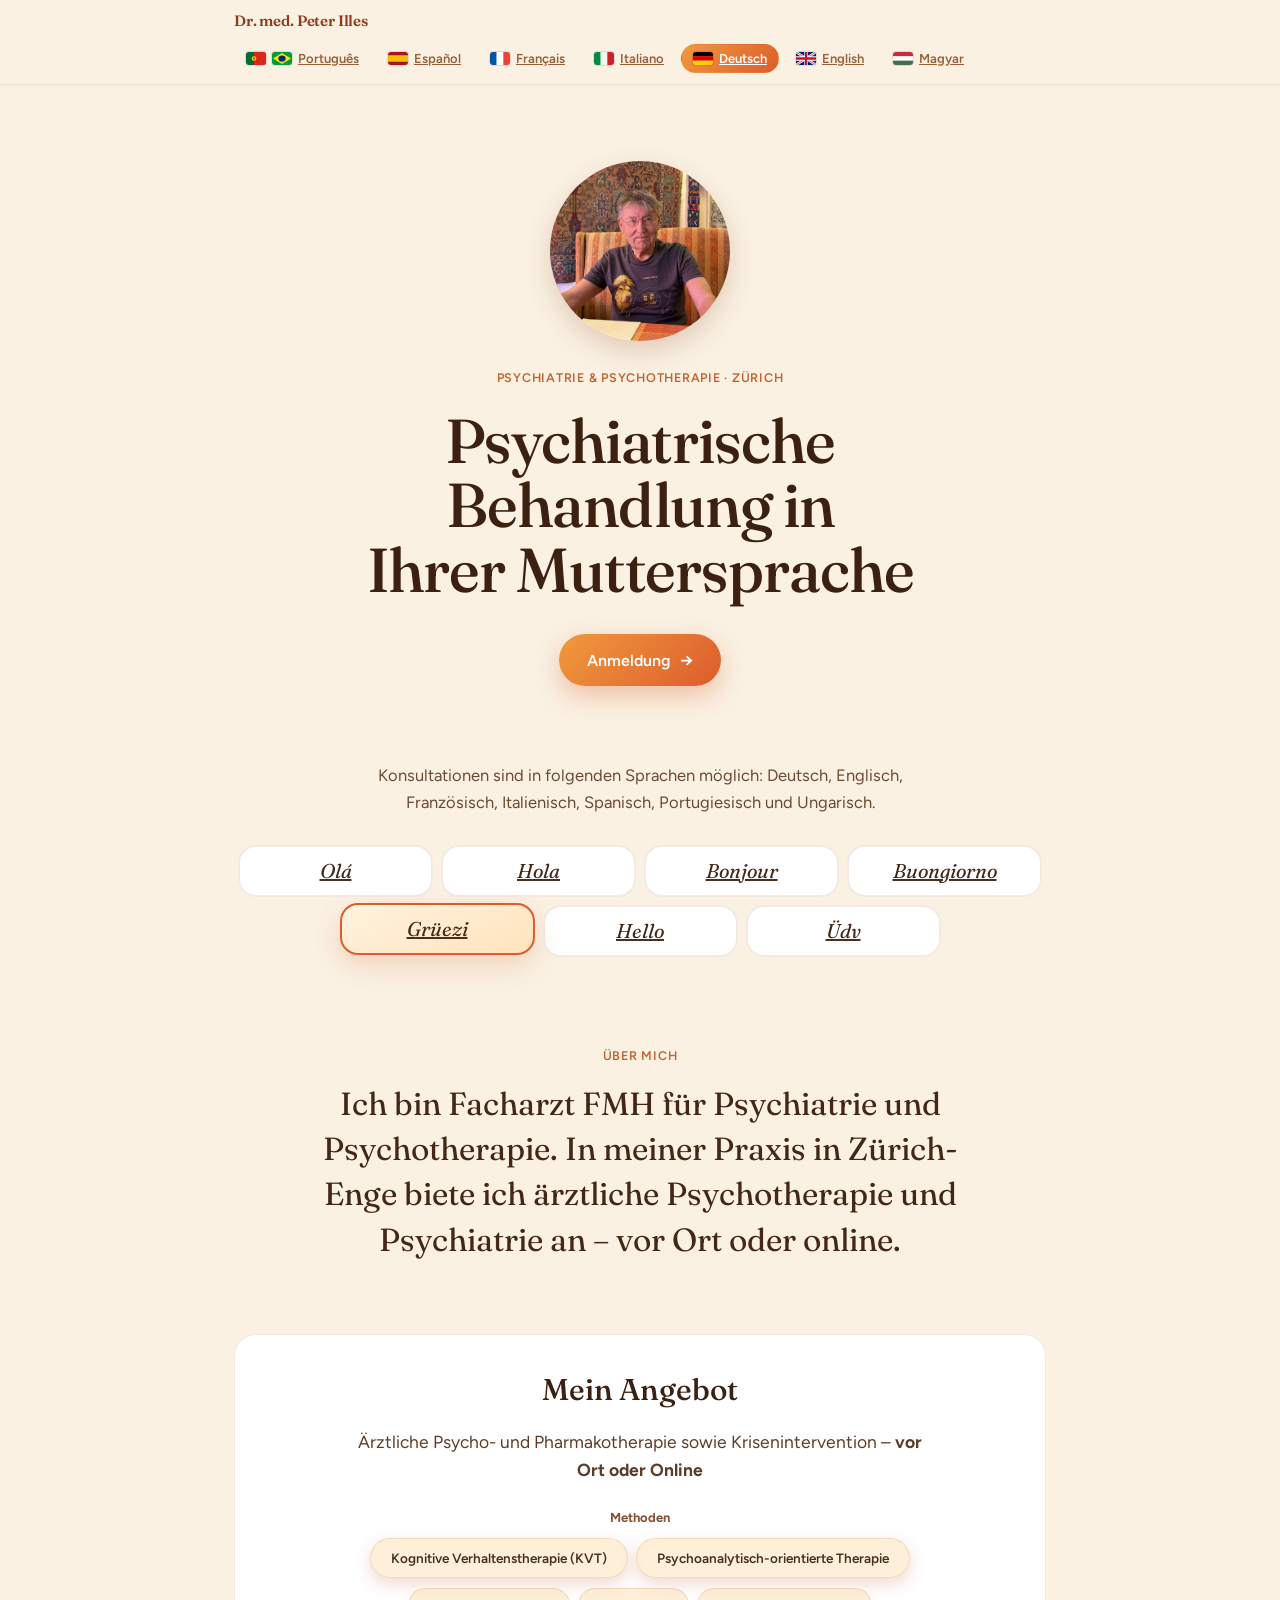
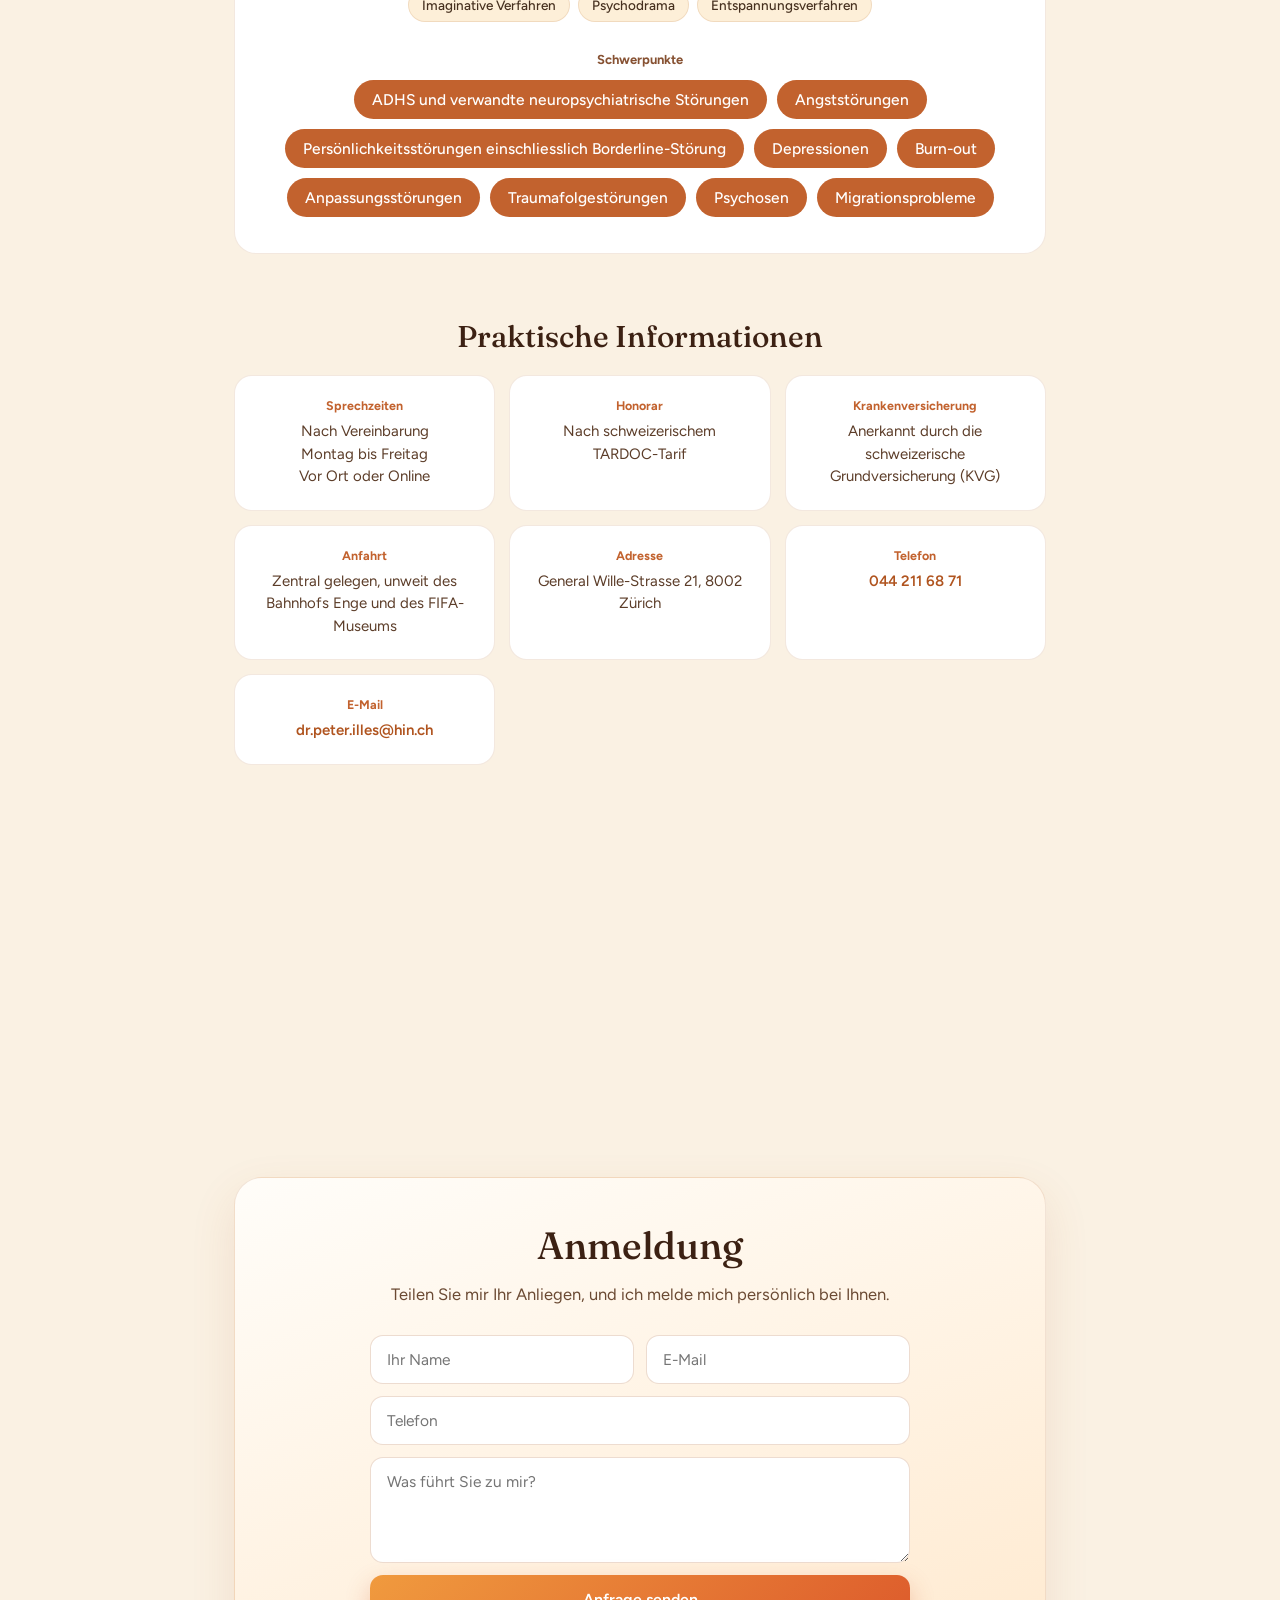
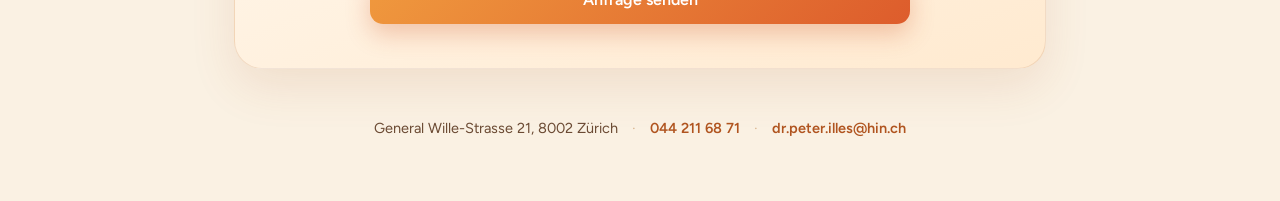
==== index.html @ 08ae9ef4 ""Mein Angebot" heading: use same style as "Praktische Informationen" Co-Authored-By: Claude Sonnet 5" ====
<!DOCTYPE html>
<html lang="de">
<head>
  <meta charset="utf-8">
  <meta name="viewport" content="width=device-width, initial-scale=1">
  <title>Psychiater Zürich – auch auf Portugiesisch | Dr. med. Peter Illes</title>
  <meta name="description" content="Psychiater in Zürich: Dr. med. Peter Illes, Facharzt FMH. Therapie auf Deutsch, Portugiesisch, Englisch, Französisch, Italienisch, Spanisch und Ungarisch – vor Ort oder online.">
  <meta name="robots" content="index, follow">
  <link rel="canonical" href="https://peterilles.info/">

  <!-- hreflang alternates -->
  <link rel="alternate" hreflang="de" href="https://peterilles.info/">
  <link rel="alternate" hreflang="en" href="https://peterilles.info/en/">
  <link rel="alternate" hreflang="fr" href="https://peterilles.info/fr/">
  <link rel="alternate" hreflang="it" href="https://peterilles.info/it/">
  <link rel="alternate" hreflang="es" href="https://peterilles.info/es/">
  <link rel="alternate" hreflang="pt" href="https://peterilles.info/pt/">
  <link rel="alternate" hreflang="hu" href="https://peterilles.info/hu/">
  <link rel="alternate" hreflang="x-default" href="https://peterilles.info/">

  <!-- Open Graph -->
  <meta property="og:type" content="website">
  <meta property="og:title" content="Psychiater Zürich – auch auf Portugiesisch | Dr. med. Peter Illes">
  <meta property="og:description" content="Psychiatrie & Psychotherapie in Zürich, auch auf Portugiesisch. General Wille-Strasse 21, 8002 Zürich.">
  <meta property="og:url" content="https://peterilles.info/">
  <meta property="og:locale" content="de_CH">

  <!-- Fonts -->
  <link rel="preconnect" href="https://fonts.googleapis.com">
  <link rel="preconnect" href="https://fonts.gstatic.com" crossorigin>
  <link href="https://fonts.googleapis.com/css2?family=Figtree:wght@400;500;600;700&family=Fraunces:opsz,ital,wght@9..144,0,400;9..144,0,500;9..144,0,600;9..144,1,400&display=swap" rel="stylesheet">

  <style>@keyframes floatUp{0%{opacity:0;transform:translateY(14px)}to{opacity:1;transform:translateY(0)}}*,::after,::before{box-sizing:border-box}body{margin:0;font-family:"Figtree",system-ui,sans-serif;color:#46301f;background:#faf1e3;min-height:100vh;-webkit-font-smoothing:antialiased}::selection{background:#f6c56a;color:#4a2410}a{color:inherit}button{font-family:inherit}#nav{position:sticky;top:0;z-index:20;background:rgba(250,241,227,.86);backdrop-filter:blur(10px);border-bottom:1px solid rgba(180,110,60,.14)}#nav-inner,main{max-width:860px;margin:0 auto}#nav-inner,.pill{align-items:center}#nav-inner{padding:11px 24px;display:flex;justify-content:space-between;gap:14px;flex-wrap:wrap}#hero h1,#langs-intro h2,#nav-name{font-family:"Fraunces",Georgia,serif}#nav-name{font-weight:600;font-size:15px;color:#8e3a1e;letter-spacing:-.01em}#lang-pills{display:flex;flex-wrap:wrap;gap:5px}.pill{display:inline-flex;gap:6px;cursor:pointer;font-size:13px;font-weight:600;padding:6px 11px;border-radius:999px;border:1.5px solid transparent;transition:all .2s;background:0 0;color:#9a5e38}.pill.active{background:linear-gradient(135deg,#f09a3e,#dd5c2c);color:#fff}.pill svg{border-radius:3px;box-shadow:0 0 0 1px rgba(0,0,0,.1);flex:none}main{padding:0 24px}#hero{padding:76px 0 44px;text-align:center;animation:floatUp .7s ease both}#hero-portrait{width:180px;height:180px;border-radius:50%;object-fit:cover;object-position:center 28%;margin:0 auto 26px;display:block;box-shadow:0 10px 26px rgba(140,70,30,.22)}#hero-kicker{display:inline-block;font-size:12.5px;font-weight:600;letter-spacing:.06em;text-transform:uppercase;color:#c2622e;margin-bottom:24px}#hero h1,#langs-intro h2{font-weight:500;color:#3c2113}#hero h1{font-size:clamp(36px,5.4vw,62px);line-height:1.04;letter-spacing:-.018em;margin:0 auto 32px;max-width:15ch;text-wrap:balance}#hero-cta{display:inline-flex;align-items:center;gap:9px;background:linear-gradient(135deg,#f09a3e,#dd5c2c);color:#fff;font-weight:600;font-size:16px;text-decoration:none;padding:15px 28px;border-radius:999px;box-shadow:0 10px 26px rgba(210,90,44,.32)}#langs-section{padding:32px 0}#langs-intro{text-align:center;max-width:38em;margin:0 auto 30px}#langs-intro h2{font-size:clamp(26px,3.4vw,38px);margin:0 0 12px}#langs-intro p{font-size:16.5px;line-height:1.6;color:#6b4a33;margin:0}#lang-cards,.lang-card{display:flex;justify-content:center}#lang-cards{flex-wrap:wrap;gap:8px}.lang-card{font-family:inherit;cursor:pointer;flex-direction:column;align-items:center;gap:6px;padding:14px 6px;border-radius:18px;transition:all .22s;background:#fff;border:2px solid rgba(180,110,60,.14);width:calc(25% - 8px);min-width:110px}.lang-card.active{background:linear-gradient(155deg,#fff3df,#ffe3bc);border:2px solid #dd5c2c;box-shadow:0 10px 26px rgba(210,90,44,.2);transform:translateY(-2px)}#approach p,.lang-card-hello{font-family:"Fraunces",Georgia,serif;font-weight:400;color:#432717}.lang-card-hello{font-style:italic;font-size:20px;line-height:1}#approach{padding:48px 0;text-align:center}#approach-kicker{font-size:12.5px;font-weight:600;letter-spacing:.06em;text-transform:uppercase;color:#c2622e;margin-bottom:18px}#approach p{font-size:clamp(22px,3vw,32px);line-height:1.42;margin:0 auto;max-width:22em;text-wrap:pretty}#offer{padding:24px 0}#offer-box{background:#fff;border:1px solid rgba(180,110,60,.16);border-radius:22px;padding:36px;text-align:center}#offer-kicker{font-family:"Fraunces",Georgia,serif;font-size:clamp(22px,2.8vw,30px);font-weight:500;color:#3c2113;margin:0 0 20px}#contact-box>p,#offer-body{font-size:17.5px;line-height:1.6;color:#5c3d29;margin:0 auto 26px;max-width:34em}#methods-title{font-size:13px;font-weight:700;color:#875233;margin-bottom:13px}#methods-list{display:flex;flex-direction:column;gap:10px;align-items:center}.methods-primary-row,.methods-secondary-row{display:flex;flex-wrap:wrap;gap:8px;justify-content:center}.method-tag,.method-tag-primary{font-size:13.5px;font-weight:500;background:#f7cd8652;border:1px solid rgba(180,110,60,.16);padding:8px 13px;border-radius:999px}.method-tag-primary{font-weight:600;padding:11px 20px;box-shadow:0 6px 16px rgba(190,80,40,.22)}#focus{padding:24px 0}#focus h2{font-size:clamp(22px,2.8vw,30px);margin:0 0 18px;text-align:center}#focus-list{display:flex;flex-wrap:wrap;gap:10px;justify-content:center}.focus-tag{font-size:15.5px;font-weight:500;color:#fff;background:#c2622e;padding:10px 18px;border-radius:999px}#practical{padding:40px 0 24px}#contact-box h2,#focus h2,#practical h2{font-family:"Fraunces",Georgia,serif;font-weight:500;color:#3c2113}#practical h2{font-size:clamp(22px,2.8vw,30px);margin:0 0 20px;text-align:center}#practical-grid{display:grid;grid-template-columns:repeat(auto-fit,minmax(210px,1fr));gap:14px}.info-card{background:#fff;border:1px solid rgba(180,110,60,.16);border-radius:18px;padding:22px;text-align:center}.info-label{font-size:12.5px;font-weight:700;color:#c2622e;margin-bottom:7px}.info-value{font-size:15px;line-height:1.5;color:#5c3d29}#contact{padding:44px 0 30px;scroll-margin-top:60px}#contact-box{background:linear-gradient(160deg,#fffdf9,#ffead0);border:1px solid rgba(180,110,60,.18);border-radius:28px;padding:44px;box-shadow:0 18px 46px rgba(170,90,45,.12);text-align:center}#contact-box h2{font-size:clamp(26px,3.4vw,38px);margin:0 0 12px}#contact-box>p{font-size:16.5px;color:#6b4a33;margin:0 auto 28px;max-width:32em}#contact-form{display:grid;grid-template-columns:1fr 1fr;gap:12px;max-width:540px;margin:0 auto;text-align:left}#contact-form input,#contact-form textarea{font-family:inherit;font-size:15.5px;color:#46301f;background:#fff;border:1.5px solid rgba(180,110,60,.24);border-radius:13px;padding:14px 16px;outline:0;transition:border-color .2s}#contact-form input:focus,#contact-form textarea:focus{border-color:#dd5c2c}#contact-form input[name=phone],#contact-form textarea,#form-note{grid-column:1/-1}#contact-form textarea{resize:vertical}#contact-form button{grid-column:1/-1;font-family:inherit;font-weight:600;font-size:16px;color:#fff;background:linear-gradient(135deg,#f09a3e,#dd5c2c);border:0;border-radius:13px;padding:15px;cursor:pointer;box-shadow:0 10px 24px rgba(210,90,44,.3);transition:opacity .2s}#contact-form button:hover{opacity:.88}#form-note{font-size:12.5px;color:#a4673f;line-height:1.45;text-align:center}@media (max-width:640px){#contact-box{padding:28px 20px}#contact-form{grid-template-columns:1fr}}footer{padding:20px 0 64px;display:flex;flex-wrap:wrap;gap:14px;justify-content:center;align-items:center}footer a,footer span{font-size:14.5px;color:#6b4a33}footer .dot{color:#d8b48e}footer a{color:#b0541f;text-decoration:none;font-weight:600}#focus-title{font-family:inherit;font-size:13px;font-weight:700;color:#875233;margin:30px 0 13px}</style>

  <script type="application/ld+json">{"@context":"https://schema.org","@type":"Physician","@id":"https://peterilles.info/#physician","name":"Dr. med. Peter Illes","medicalSpecialty":"https://schema.org/Psychiatric","url":"https://peterilles.info/","image":"https://peterilles.info/dr-illes-portrait.webp","telephone":"+41442116871","email":"mailto:dr.peter.illes@hin.ch","address":{"@type":"PostalAddress","streetAddress":"General Wille-Strasse 21","postalCode":"8002","addressLocality":"Zürich","addressCountry":"CH"},"geo":{"@type":"GeoCoordinates","latitude":47.36374597116766,"longitude":8.529243776901245},"hasMap":"https://www.google.com/maps/search/?api=1&query=General+Wille-Strasse+21%2C+8002+Z%C3%BCrich","availableLanguage":["German","English","French","Italian","Spanish","Portuguese","Hungarian"]}</script>
</head>
<body>

<!-- STICKY NAV -->
<div id="nav">
  <div id="nav-inner">
    <div id="nav-name">Dr. med. Peter Illes</div>
    <nav id="lang-pills" aria-label="language"><a class="pill active" href="/" aria-label="Deutsch"><svg width="20" height="13" xmlns="http://www.w3.org/2000/svg" preserveAspectRatio="none" viewBox="0 0 3 2"><rect y="0" width="3" height="0.667" fill="#000000"/><rect y="0.667" width="3" height="0.667" fill="#DD0000"/><rect y="1.333" width="3" height="0.667" fill="#FFCE00"/></svg> Deutsch</a><a class="pill" href="/en/" aria-label="English"><svg width="20" height="13" xmlns="http://www.w3.org/2000/svg" preserveAspectRatio="none" viewBox="0 0 60 30"><rect width="60" height="30" fill="#012169"/><path d="M0,0 L60,30 M60,0 L0,30" stroke="#fff" stroke-width="6"/><path d="M0,0 L60,30 M60,0 L0,30" stroke="#C8102E" stroke-width="2"/><path d="M30,0 V30 M0,15 H60" stroke="#fff" stroke-width="10"/><path d="M30,0 V30 M0,15 H60" stroke="#C8102E" stroke-width="6"/></svg> English</a><a class="pill" href="/fr/" aria-label="Français"><svg width="20" height="13" xmlns="http://www.w3.org/2000/svg" preserveAspectRatio="none" viewBox="0 0 3 2"><rect x="0" width="1" height="2" fill="#0055A4"/><rect x="1" width="1" height="2" fill="#FFFFFF"/><rect x="2" width="1" height="2" fill="#EF4135"/></svg> Français</a><a class="pill" href="/it/" aria-label="Italiano"><svg width="20" height="13" xmlns="http://www.w3.org/2000/svg" preserveAspectRatio="none" viewBox="0 0 3 2"><rect x="0" width="1" height="2" fill="#008C45"/><rect x="1" width="1" height="2" fill="#F4F5F0"/><rect x="2" width="1" height="2" fill="#CD212A"/></svg> Italiano</a><a class="pill" href="/es/" aria-label="Español"><svg width="20" height="13" xmlns="http://www.w3.org/2000/svg" preserveAspectRatio="none" viewBox="0 0 3 2"><rect width="3" height="2" fill="#AA151B"/><rect y="0.5" width="3" height="1" fill="#F1BF00"/></svg> Español</a><a class="pill" href="/pt/" aria-label="Português"><svg width="20" height="13" xmlns="http://www.w3.org/2000/svg" preserveAspectRatio="none" viewBox="0 0 60 40"><rect width="60" height="40" fill="#046A38"/><rect x="24" width="36" height="40" fill="#DA291C"/><circle cx="24" cy="20" r="7" fill="#FFD100"/><circle cx="24" cy="20" r="3.2" fill="#DA291C"/></svg> Português</a><a class="pill" href="/hu/" aria-label="Magyar"><svg width="20" height="13" xmlns="http://www.w3.org/2000/svg" preserveAspectRatio="none" viewBox="0 0 3 2"><rect y="0" width="3" height="0.667" fill="#CD2A3E"/><rect y="0.667" width="3" height="0.667" fill="#FFFFFF"/><rect y="1.333" width="3" height="0.667" fill="#436F4D"/></svg> Magyar</a></nav>
  </div>
</div>

<main>
  <!-- HERO -->
  <section id="hero">
    <img id="hero-portrait" src="/dr-illes-portrait.webp" alt="Dr. med. Peter Illes" width="180" height="180" fetchpriority="high" decoding="async">
    <div id="hero-kicker">Psychiatrie & Psychotherapie · Zürich</div>
    <h1 id="hero-lead">Psychiatrische Behandlung in Ihrer Muttersprache</h1>
    <a href="#contact" id="hero-cta">Anmeldung <span style="font-size:18px">→</span></a>
  </section>

  <!-- LANGUAGE USP -->
  <section id="langs-section">
    <div id="langs-intro">
      <p id="langs-body">Konsultationen sind in folgenden Sprachen möglich: Deutsch, Englisch, Französisch, Italienisch, Spanisch, Portugiesisch und Ungarisch.</p>
    </div>
    <div id="lang-cards"><a class="lang-card active" href="/" aria-label="Deutsch"><span class="lang-card-hello">Grüezi</span></a><a class="lang-card" href="/en/" aria-label="English"><span class="lang-card-hello">Hello</span></a><a class="lang-card" href="/fr/" aria-label="Français"><span class="lang-card-hello">Bonjour</span></a><a class="lang-card" href="/it/" aria-label="Italiano"><span class="lang-card-hello">Buongiorno</span></a><a class="lang-card" href="/es/" aria-label="Español"><span class="lang-card-hello">Hola</span></a><a class="lang-card" href="/pt/" aria-label="Português"><span class="lang-card-hello">Olá</span></a><a class="lang-card" href="/hu/" aria-label="Magyar"><span class="lang-card-hello">Üdv</span></a></div>
  </section>

  <!-- APPROACH -->
  <section id="approach">
    <h2 id="approach-kicker">Über mich</h2>
    <p id="approach-body">Ich bin Facharzt FMH für Psychiatrie und Psychotherapie. In meiner Praxis in Zürich-Enge biete ich ärztliche Psychotherapie und Psychiatrie an – vor Ort oder online.</p>
  </section>

  <!-- OFFER -->
  <section id="offer">
    <div id="offer-box">
      <h2 id="offer-kicker">Mein Angebot</h2>
      <p id="offer-body">Ärztliche Psycho- und Pharmakotherapie sowie Krisenintervention – <strong>vor Ort oder Online</strong></p>
      <div id="methods-title">Methoden</div>
      <div id="methods-list"><div class="methods-primary-row"><span class="method-tag-primary">Kognitive Verhaltenstherapie (KVT)</span><span class="method-tag-primary">Psychoanalytisch-orientierte Therapie</span></div><div class="methods-secondary-row"><span class="method-tag">Imaginative Verfahren</span><span class="method-tag">Psychodrama</span><span class="method-tag">Entspannungsverfahren</span></div></div>
      <h3 id="focus-title">Schwerpunkte</h3>
      <div id="focus-list"><span class="focus-tag">ADHS und verwandte neuropsychiatrische Störungen</span><span class="focus-tag">Angststörungen</span><span class="focus-tag">Persönlichkeitsstörungen einschliesslich Borderline-Störung</span><span class="focus-tag">Depressionen</span><span class="focus-tag">Burn-out</span><span class="focus-tag">Anpassungsstörungen</span><span class="focus-tag">Traumafolgestörungen</span><span class="focus-tag">Psychosen</span><span class="focus-tag">Migrationsprobleme</span></div>
    </div>
  </section>

  <!-- PRACTICAL -->
  <section id="practical">
    <h2 id="practical-title">Praktische Informationen</h2>
    <div id="practical-grid">
      <div class="info-card"><div class="info-label" id="hours-label">Sprechzeiten</div><div class="info-value" id="hours-value">Nach Vereinbarung<br>Montag bis Freitag<br>Vor Ort oder Online</div></div>
      <div class="info-card"><div class="info-label" id="fees-label">Honorar</div><div class="info-value" id="fees-value">Nach schweizerischem TARDOC-Tarif</div></div>
      <div class="info-card"><div class="info-label" id="insurance-label">Krankenversicherung</div><div class="info-value" id="insurance-value">Anerkannt durch die schweizerische Grundversicherung (KVG)</div></div>
      <div class="info-card"><div class="info-label" id="access-label">Anfahrt</div><div class="info-value" id="access-value">Zentral gelegen, unweit des Bahnhofs Enge und des FIFA-Museums</div></div>
      <div class="info-card"><div class="info-label" id="address-label">Adresse</div><div class="info-value" id="address-value">General Wille-Strasse 21, 8002 Zürich</div></div>
      <div class="info-card"><div class="info-label" id="tel-label">Telefon</div><div class="info-value"><a href="tel:+41442116871" style="color:#B0541F;font-weight:600;text-decoration:none;">044 211 68 71</a></div></div>
      <div class="info-card"><div class="info-label" id="email-label">E-Mail</div><div class="info-value"><a href="mailto:dr.peter.illes@hin.ch" style="color:#B0541F;font-weight:600;text-decoration:none;">dr.peter.illes@hin.ch</a></div></div>
    </div>
    <div id="maps-container">
      <iframe
        src="https://www.google.com/maps/embed?pb=!1m18!1m12!1m3!1d2703.6177281093!2d8.529243776901244!3d47.36374597116766!2m3!1f0!2f0!3f0!3m2!1i1024!2i768!4f13.1!3m3!1m2!1s0x479aa0b48cf09d8b%3A0x2b2e5c6c2d6b8e2a!2sGeneral+Wille-Strasse+21%2C+8002+Z%C3%BCrich!5e0!3m2!1sde!2sch!4v1700000000000!5m2!1sde!2sch"
        width="100%" height="320" style="border:0; border-radius:18px; margin-top:20px;" allowfullscreen="" loading="lazy" referrerpolicy="no-referrer-when-downgrade">
      </iframe>
    </div>
  </section>

  <!-- CONTACT -->
  <section id="contact">
    <div id="contact-box">
      <h2 id="contact-title">Anmeldung</h2>
      <p id="contact-body">Teilen Sie mir Ihr Anliegen, und ich melde mich persönlich bei Ihnen.</p>
      <form id="contact-form">
        <input name="name" required id="f-name" placeholder="Ihr Name">
        <input name="email" type="email" required id="f-email" placeholder="E-Mail">
        <input name="phone" id="f-phone" placeholder="Telefon">
        <textarea name="concern" rows="4" id="f-concern" placeholder="Was führt Sie zu mir?"></textarea>
        <button type="submit" id="f-submit">Anfrage senden</button>
      </form>
      <div id="form-thanks" style="display:none; padding:24px 0; font-family:'Fraunces',Georgia,serif; font-size:22px; color:#3C2113; font-weight:500;"></div>
    </div>
  </section>

  <!-- FOOTER -->
  <footer>
    <span>General Wille-Strasse 21, 8002 Zürich</span>
    <span class="dot">·</span>
    <a href="tel:+41442116871">044 211 68 71</a>
    <span class="dot">·</span>
    <a href="mailto:dr.peter.illes@hin.ch">dr.peter.illes@hin.ch</a>
  </footer>
</main>

<script>const contact={name:"Dr. med. Peter Illes",address1:"General Wille-Strasse 21",address2:"8002 Zürich",tel:"044 211 68 71",email:"dr.peter.illes@hin.ch"},langs=[{code:"pt",label:"Português",hello:"Olá",extraFlag:"pt-br"},{code:"es",label:"Español",hello:"Hola"},{code:"fr",label:"Français",hello:"Bonjour"},{code:"it",label:"Italiano",hello:"Buongiorno"},{code:"de",label:"Deutsch",hello:"Grüezi"},{code:"en",label:"English",hello:"Hello"},{code:"hu",label:"Magyar",hello:"Üdv"}],langUrls={de:"/",en:"/en/",fr:"/fr/",it:"/it/",es:"/es/",pt:"/pt/",hu:"/hu/"},t={pt:{kicker:"Psiquiatria & Psicoterapia · Zurique",heroLead:"Tratamento psiquiátrico na sua língua materna",langsBody:"As consultas são possíveis nas seguintes línguas: alemão, inglês, francês, italiano, espanhol, português e húngaro.",approachTitle:"Sobre mim",approachBody:"Sou médico especialista FMH em psiquiatria e psicoterapia. No meu consultório em Zurique-Enge ofereço psicoterapia médica e psiquiatria – presencialmente ou online.",offerTitle:"O que ofereço",offerBody:"Psicoterapia médica, farmacoterapia e intervenção em crise – <strong>presencialmente ou online</strong>",methodsTitle:"Métodos",methodsPrimary:["Terapia cognitivo-comportamental (TCC)","Terapia de orientação psicanalítica"],methods:["Métodos imaginativos","Psicodrama","Técnicas de relaxamento"],focusTitle:"Áreas de foco",focus:["PHDA e perturbações neuropsiquiátricas relacionadas","Perturbações de ansiedade","Perturbações de personalidade incluindo perturbação borderline","Depressão","Burnout","Perturbações de adaptação","Perturbações relacionadas com trauma","Psicoses","Problemas relacionados com a migração"],practicalTitle:"Informações práticas",hoursLabel:"Horário de consulta",hoursValue:"Mediante marcação<br>segunda a sexta-feira<br>presencialmente ou online",feesLabel:"Honorários",feesValue:"Segundo a tarifa suíça TARDOC",insuranceLabel:"Seguro de saúde",insuranceValue:"Reconhecido pelo seguro básico suíço (LAMal/KVG)",accessLabel:"Como chegar",accessValue:"Localização central, perto da estação de Enge e do Museu FIFA",addressLabel:"Endereço",addressValue:"General Wille-Strasse 21, 8002 Zürich",contactTitle:"Inscrição",contactBody:"Partilhe comigo a sua situação e responderei pessoalmente.",telLabel:"Telefone",emailLabel:"E-mail",fName:"O seu nome",fEmail:"E-mail",fPhone:"Telefone",fConcern:"O que o traz aqui?",fSubmit:"Enviar pedido",fThanks:"Obrigado! Responderei pessoalmente em breve."},es:{kicker:"Psiquiatría & Psicoterapia · Zúrich",heroLead:"Tratamiento psiquiátrico en su lengua materna",langsBody:"Las consultas son posibles en los siguientes idiomas: alemán, inglés, francés, italiano, español, portugués y húngaro.",approachTitle:"Sobre mí",approachBody:"Soy médico especialista FMH en psiquiatría y psicoterapia. En mi consulta en Zúrich-Enge ofrezco psicoterapia médica y psiquiatría, de forma presencial o en línea.",offerTitle:"Lo que ofrezco",offerBody:"Psicoterapia médica, farmacoterapia e intervención en crisis – <strong>en consulta o en línea</strong>",methodsTitle:"Métodos",methodsPrimary:["Terapia cognitivo-conductual (TCC)","Terapia de orientación psicoanalítica"],methods:["Métodos imaginativos","Psicodrama","Técnicas de relajación"],focusTitle:"Áreas de enfoque",focus:["TDAH y trastornos neuropsiquiátricos relacionados","Trastornos de ansiedad","Trastornos de personalidad incluido el trastorno límite","Depresión","Burnout","Trastornos adaptativos","Trastornos relacionados con el trauma","Psicosis","Problemas relacionados con la migración"],practicalTitle:"Información práctica",hoursLabel:"Horario de consulta",hoursValue:"Con cita previa<br>lunes a viernes<br>en consulta o en línea",feesLabel:"Honorarios",feesValue:"Según la tarifa suiza TARDOC",insuranceLabel:"Seguro médico",insuranceValue:"Reconocido por el seguro básico suizo (LAMal/KVG)",accessLabel:"Cómo llegar",accessValue:"Ubicación céntrica, cerca de la estación de Enge y del Museo FIFA",addressLabel:"Dirección",addressValue:"General Wille-Strasse 21, 8002 Zürich",contactTitle:"Inscripción",contactBody:"Comparta conmigo su consulta y le responderé personalmente.",telLabel:"Teléfono",emailLabel:"Correo electrónico",fName:"Tu nombre",fEmail:"Correo electrónico",fPhone:"Teléfono",fConcern:"¿Qué le trae aquí?",fSubmit:"Enviar solicitud",fThanks:"¡Gracias! Le responderé personalmente en breve."},fr:{kicker:"Psychiatrie & Psychothérapie · Zurich",heroLead:"Traitement psychiatrique dans votre langue maternelle",langsBody:"Les consultations sont possibles dans les langues suivantes : allemand, anglais, français, italien, espagnol, portugais et hongrois.",approachTitle:"À propos de moi",approachBody:"Je suis médecin spécialiste FMH en psychiatrie et psychothérapie. Dans mon cabinet à Zurich-Enge, je propose de la psychothérapie médicale et de la psychiatrie – en cabinet ou en ligne.",offerTitle:"Ce que je propose",offerBody:"Psychothérapie médicale, pharmacothérapie et intervention de crise – <strong>en cabinet ou en ligne</strong>",methodsTitle:"Méthodes",methodsPrimary:["Thérapie cognitivo-comportementale (TCC)","Thérapie d'orientation psychanalytique"],methods:["Méthodes imaginatives","Psychodrame","Techniques de relaxation"],focusTitle:"Domaines de spécialité",focus:["TDAH et troubles neuropsychiatriques associés","Troubles anxieux","Troubles de la personnalité dont trouble borderline","Dépression","Burn-out","Troubles de l'adaptation","Troubles liés au trauma","Psychoses","Problèmes liés à la migration"],practicalTitle:"Informations pratiques",hoursLabel:"Heures de consultation",hoursValue:"Sur rendez-vous<br>du lundi au vendredi<br>en cabinet ou en ligne",feesLabel:"Honoraires",feesValue:"Selon le tarif suisse TARDOC",insuranceLabel:"Assurance maladie",insuranceValue:"Reconnu par l'assurance de base suisse (LAMal/KVG)",accessLabel:"Accès",accessValue:"Situation centrale, à proximité de la gare d'Enge et du Musée FIFA",addressLabel:"Adresse",addressValue:"General Wille-Strasse 21, 8002 Zürich",contactTitle:"Inscription",contactBody:"Faites-moi part de votre demande et je vous répondrai personnellement.",telLabel:"Téléphone",emailLabel:"E-mail",fName:"Votre nom",fEmail:"E-mail",fPhone:"Téléphone",fConcern:"Qu'est-ce qui vous amène ?",fSubmit:"Envoyer la demande",fThanks:"Merci ! Je vous répondrai personnellement dans les meilleurs délais."},it:{kicker:"Psichiatria & Psicoterapia · Zurigo",heroLead:"Trattamento psichiatrico nella sua lingua madre",langsBody:"Le consultazioni sono possibili nelle seguenti lingue: tedesco, inglese, francese, italiano, spagnolo, portoghese e ungherese.",approachTitle:"Chi sono",approachBody:"Sono medico specialista FMH in psichiatria e psicoterapia. Nel mio studio a Zurigo-Enge offro psicoterapia medica e psichiatria – in studio o online.",offerTitle:"Cosa offro",offerBody:"Psicoterapia medica, farmacoterapia e intervento in situazioni di crisi – <strong>in studio o online</strong>",methodsTitle:"Metodi",methodsPrimary:["Terapia cognitivo-comportamentale (TCC)","Terapia a orientamento psicoanalitico"],methods:["Metodi immaginativi","Psicodramma","Tecniche di rilassamento"],focusTitle:"Aree di specializzazione",focus:["ADHD e disturbi neuropsichiatrici correlati","Disturbi d'ansia","Disturbi di personalità incluso il disturbo borderline","Depressione","Burnout","Disturbi dell'adattamento","Disturbi correlati al trauma","Psicosi","Problemi legati alla migrazione"],practicalTitle:"Informazioni pratiche",hoursLabel:"Orari di consultazione",hoursValue:"Su appuntamento<br>dal lunedì al venerdì<br>in studio o online",feesLabel:"Onorari",feesValue:"Secondo la tariffa svizzera TARDOC",insuranceLabel:"Assicurazione",insuranceValue:"Riconosciuto dall'assicurazione di base svizzera (LAMal/KVG)",accessLabel:"Come arrivare",accessValue:"Posizione centrale, vicino alla stazione di Enge e al Museo FIFA",addressLabel:"Indirizzo",addressValue:"General Wille-Strasse 21, 8002 Zürich",contactTitle:"Iscrizione",contactBody:"Mi comunichi la sua richiesta e le risponderò personalmente.",telLabel:"Telefono",emailLabel:"E-mail",fName:"Il tuo nome",fEmail:"E-mail",fPhone:"Telefono",fConcern:"Cosa la porta qui?",fSubmit:"Invia richiesta",fThanks:"Grazie! Le risponderò personalmente a breve."},de:{kicker:"Psychiatrie & Psychotherapie · Zürich",heroLead:"Psychiatrische Behandlung in Ihrer Muttersprache",langsBody:"Konsultationen sind in folgenden Sprachen möglich: Deutsch, Englisch, Französisch, Italienisch, Spanisch, Portugiesisch und Ungarisch.",approachTitle:"Über mich",approachBody:"Ich bin Facharzt FMH für Psychiatrie und Psychotherapie. In meiner Praxis in Zürich-Enge biete ich ärztliche Psychotherapie und Psychiatrie an – vor Ort oder online.",offerTitle:"Mein Angebot",offerBody:"Ärztliche Psycho- und Pharmakotherapie sowie Krisenintervention – <strong>vor Ort oder Online</strong>",methodsTitle:"Methoden",methodsPrimary:["Kognitive Verhaltenstherapie (KVT)","Psychoanalytisch-orientierte Therapie"],methods:["Imaginative Verfahren","Psychodrama","Entspannungsverfahren"],focusTitle:"Schwerpunkte",focus:["ADHS und verwandte neuropsychiatrische Störungen","Angststörungen","Persönlichkeitsstörungen einschliesslich Borderline-Störung","Depressionen","Burn-out","Anpassungsstörungen","Traumafolgestörungen","Psychosen","Migrationsprobleme"],practicalTitle:"Praktische Informationen",hoursLabel:"Sprechzeiten",hoursValue:"Nach Vereinbarung<br>Montag bis Freitag<br>Vor Ort oder Online",feesLabel:"Honorar",feesValue:"Nach schweizerischem TARDOC-Tarif",insuranceLabel:"Krankenversicherung",insuranceValue:"Anerkannt durch die schweizerische Grundversicherung (KVG)",accessLabel:"Anfahrt",accessValue:"Zentral gelegen, unweit des Bahnhofs Enge und des FIFA-Museums",addressLabel:"Adresse",addressValue:"General Wille-Strasse 21, 8002 Zürich",contactTitle:"Anmeldung",contactBody:"Teilen Sie mir Ihr Anliegen, und ich melde mich persönlich bei Ihnen.",telLabel:"Telefon",emailLabel:"E-Mail",fName:"Ihr Name",fEmail:"E-Mail",fPhone:"Telefon",fConcern:"Was führt Sie zu mir?",fSubmit:"Anfrage senden",fThanks:"Danke! Ich melde mich zeitnah bei Ihnen."},en:{kicker:"Psychiatry & Psychotherapy · Zurich",heroLead:"Psychiatric treatment in your mother tongue",langsBody:"Consultations are possible in the following languages: German, English, French, Italian, Spanish, Portuguese, and Hungarian.",approachTitle:"About me",approachBody:"I am a board-certified psychiatrist and psychotherapist (FMH). At my practice in Zurich-Enge I offer medical psychotherapy and psychiatry – in person or online.",offerTitle:"What I offer",offerBody:"Medical psycho- and pharmacotherapy and crisis intervention – <strong>in person or online</strong>",methodsTitle:"Methods",methodsPrimary:["Cognitive behavioural therapy (CBT)","Psychoanalytically oriented therapy"],methods:["Imaginative methods","Psychodrama","Relaxation techniques"],focusTitle:"Areas of focus",focus:["ADHD and related neuropsychiatric disorders","Anxiety disorders","Personality disorders including borderline disorder","Depression","Burnout","Adjustment disorders","Trauma-related disorders","Psychoses","Migration-related problems"],practicalTitle:"Practical information",hoursLabel:"Consultation hours",hoursValue:"By appointment<br>Monday to Friday<br>in person or online",feesLabel:"Fees",feesValue:"According to the Swiss TARDOC tariff",insuranceLabel:"Health insurance",insuranceValue:"Recognised by Swiss basic insurance (KVG)",accessLabel:"Getting here",accessValue:"Centrally located, close to Enge station and the FIFA Museum",addressLabel:"Address",addressValue:"General Wille-Strasse 21, 8002 Zürich",contactTitle:"Registration",contactBody:"Share your concern with me and I will get back to you personally.",telLabel:"Phone",emailLabel:"Email",fName:"Your name",fEmail:"Email",fPhone:"Phone",fConcern:"What brings you here?",fSubmit:"Send request",fThanks:"Thank you! I will get back to you personally shortly."},hu:{kicker:"Pszichiátria & Pszichoterápia · Zürich",heroLead:"Pszichiátriai kezelés az anyanyelvén",langsBody:"A konzultációk az alábbi nyelveken lehetségesek: német, angol, francia, olasz, spanyol, portugál és magyar.",approachTitle:"Rólam",approachBody:"FMH-szakorvos vagyok pszichiátria és pszichoterápia területén. Zürich-Enge-i rendelőmben orvosi pszichoterápiát és pszichiátriát kínálok – személyesen vagy online.",offerTitle:"Amit nyújtok",offerBody:"Orvosi pszicho- és farmakoterápia, valamint krízisintervenció – <strong>személyesen vagy online</strong>",methodsTitle:"Módszerek",methodsPrimary:["Kognitív viselkedésterápia (KVT)","Pszichoanalitikusan orientált terápia"],methods:["Imaginatív eljárások","Pszichodráma","Relaxációs technikák"],focusTitle:"Fő területek",focus:["ADHD és kapcsolódó neuropszichiátriai zavarok","Szorongásos zavarok","Személyiségzavarok, beleértve a borderline zavart","Depresszió","Kiégés (burnout)","Alkalmazkodási zavarok","Traumával összefüggő zavarok","Pszichózisok","Migrációval összefüggő problémák"],practicalTitle:"Gyakorlati tudnivalók",hoursLabel:"Rendelési idő",hoursValue:"Előzetes egyeztetés alapján<br>hétfőtől péntekig<br>személyesen vagy online",feesLabel:"Honorárium",feesValue:"A svájci TARDOC tarifa szerint",insuranceLabel:"Egészségbiztosítás",insuranceValue:"A svájci alapbiztosítás (KVG) által elismert",accessLabel:"Megközelítés",accessValue:"Központi elhelyezkedés, az Enge állomás és a FIFA Múzeum közelében",addressLabel:"Cím",addressValue:"General Wille-Strasse 21, 8002 Zürich",contactTitle:"Bejelentkezés",contactBody:"Ossza meg velem az ügyét, és személyesen válaszolok.",telLabel:"Telefon",emailLabel:"E-mail",fName:"Az Ön neve",fEmail:"E-mail",fPhone:"Telefon",fConcern:"Mi hozta ide?",fSubmit:"Kérés elküldése",fThanks:"Köszönöm! Hamarosan személyesen jelentkezem."}};function flagSVG(e){const a='width="20" height="13" xmlns="http://www.w3.org/2000/svg" preserveAspectRatio="none"',t=(e,t,n)=>`<svg ${a} viewBox="0 0 3 2"><rect x="0" width="1" height="2" fill="${e}"/><rect x="1" width="1" height="2" fill="${t}"/><rect x="2" width="1" height="2" fill="${n}"/></svg>`,n=(e,t,n)=>`<svg ${a} viewBox="0 0 3 2"><rect y="0" width="3" height="0.667" fill="${e}"/><rect y="0.667" width="3" height="0.667" fill="${t}"/><rect y="1.333" width="3" height="0.667" fill="${n}"/></svg>`;switch(e){case"fr":return t("#0055A4","#FFFFFF","#EF4135");case"it":return t("#008C45","#F4F5F0","#CD212A");case"de":return n("#000000","#DD0000","#FFCE00");case"hu":return n("#CD2A3E","#FFFFFF","#436F4D");case"es":return`<svg ${a} viewBox="0 0 3 2"><rect width="3" height="2" fill="#AA151B"/><rect y="0.5" width="3" height="1" fill="#F1BF00"/></svg>`;case"pt":return`<svg ${a} viewBox="0 0 60 40"><rect width="60" height="40" fill="#046A38"/><rect x="24" width="36" height="40" fill="#DA291C"/><circle cx="24" cy="20" r="7" fill="#FFD100"/><circle cx="24" cy="20" r="3.2" fill="#DA291C"/></svg>`;case"pt-br":return`<svg ${a} viewBox="0 0 4 3"><rect width="4" height="3" fill="#009C3B"/><polygon points="2,0.25 3.8,1.5 2,2.75 0.2,1.5" fill="#FFDF00"/><circle cx="2" cy="1.5" r="0.72" fill="#002776"/></svg>`;case"en":return`<svg ${a} viewBox="0 0 60 30"><rect width="60" height="30" fill="#012169"/><path d="M0,0 L60,30 M60,0 L0,30" stroke="#fff" stroke-width="6"/><path d="M0,0 L60,30 M60,0 L0,30" stroke="#C8102E" stroke-width="2"/><path d="M30,0 V30 M0,15 H60" stroke="#fff" stroke-width="10"/><path d="M30,0 V30 M0,15 H60" stroke="#C8102E" stroke-width="6"/></svg>`;default:return""}}let currentLang="de";function render(e){currentLang=e;try{localStorage.setItem("illes_lang",e)}catch(e){}const a=t[e];document.documentElement.lang=e,document.getElementById("lang-pills").innerHTML=langs.map(a=>`<a class="pill${a.code===e?" active":""}" href="${langUrls[a.code]}" aria-label="${a.label}">\n      ${flagSVG(a.code)}${a.extraFlag?" "+flagSVG(a.extraFlag):""} ${a.label}\n    </a>`).join(""),document.getElementById("hero-kicker").textContent=a.kicker,document.getElementById("hero-lead").textContent=a.heroLead;const n=document.getElementById("hero-cta");n.textContent=a.contactTitle,n.insertAdjacentHTML("beforeend",' <span style="font-size:18px">→</span>'),document.getElementById("langs-body").textContent=a.langsBody,document.getElementById("lang-cards").innerHTML=langs.map(a=>`<a class="lang-card${a.code===e?" active":""}" href="${langUrls[a.code]}" aria-label="${a.label}">\n      <span class="lang-card-hello">${a.hello}</span>\n    </a>`).join(""),document.getElementById("approach-kicker").textContent=a.approachTitle,document.getElementById("approach-body").textContent=a.approachBody,document.getElementById("offer-kicker").textContent=a.offerTitle,document.getElementById("offer-body").innerHTML=a.offerBody,document.getElementById("methods-title").textContent=a.methodsTitle,document.getElementById("methods-list").innerHTML='<div class="methods-primary-row">'+(a.methodsPrimary||[]).map(e=>`<span class="method-tag-primary">${e}</span>`).join("")+'</div><div class="methods-secondary-row">'+(a.methods||[]).map(e=>`<span class="method-tag">${e}</span>`).join("")+"</div>",document.getElementById("focus-title").textContent=a.focusTitle,document.getElementById("focus-list").innerHTML=a.focus.map(e=>`<span class="focus-tag">${e}</span>`).join(""),document.getElementById("practical-title").textContent=a.practicalTitle,document.getElementById("hours-label").textContent=a.hoursLabel,document.getElementById("hours-value").innerHTML=a.hoursValue,document.getElementById("fees-label").textContent=a.feesLabel,document.getElementById("fees-value").textContent=a.feesValue,document.getElementById("insurance-label").textContent=a.insuranceLabel,document.getElementById("insurance-value").textContent=a.insuranceValue,document.getElementById("access-label").textContent=a.accessLabel,document.getElementById("access-value").textContent=a.accessValue,document.getElementById("address-label").textContent=a.addressLabel,document.getElementById("address-value").textContent=a.addressValue,document.getElementById("tel-label").textContent=a.telLabel,document.getElementById("email-label").textContent=a.emailLabel,document.getElementById("contact-title").textContent=a.contactTitle,document.getElementById("contact-body").textContent=a.contactBody,document.getElementById("f-name").placeholder=a.fName,document.getElementById("f-email").placeholder=a.fEmail,document.getElementById("f-phone").placeholder=a.fPhone,document.getElementById("f-concern").placeholder=a.fConcern,document.getElementById("f-submit").textContent=a.fSubmit}document.getElementById("contact-form").addEventListener("submit",function(e){e.preventDefault();const a=t[currentLang],n=e.target,o=n.querySelector("#f-name").value,s=n.querySelector("#f-email").value,i=n.querySelector("#f-phone").value,r=n.querySelector("#f-concern").value,l=encodeURIComponent(a.contactTitle+(o?" – "+o:""));let c="";o&&(c+="Name: "+o+"\n"),s&&(c+="E-Mail: "+s+"\n"),i&&(c+="Tel: "+i+"\n"),r&&(c+="\n"+r),window.location.href="mailto:dr.peter.illes@hin.ch?subject="+l+"&body="+encodeURIComponent(c),n.style.display="none";const d=document.getElementById("form-thanks");d.textContent=a.fThanks,d.style.display="block"}),render(currentLang);</script>
</body>
</html>
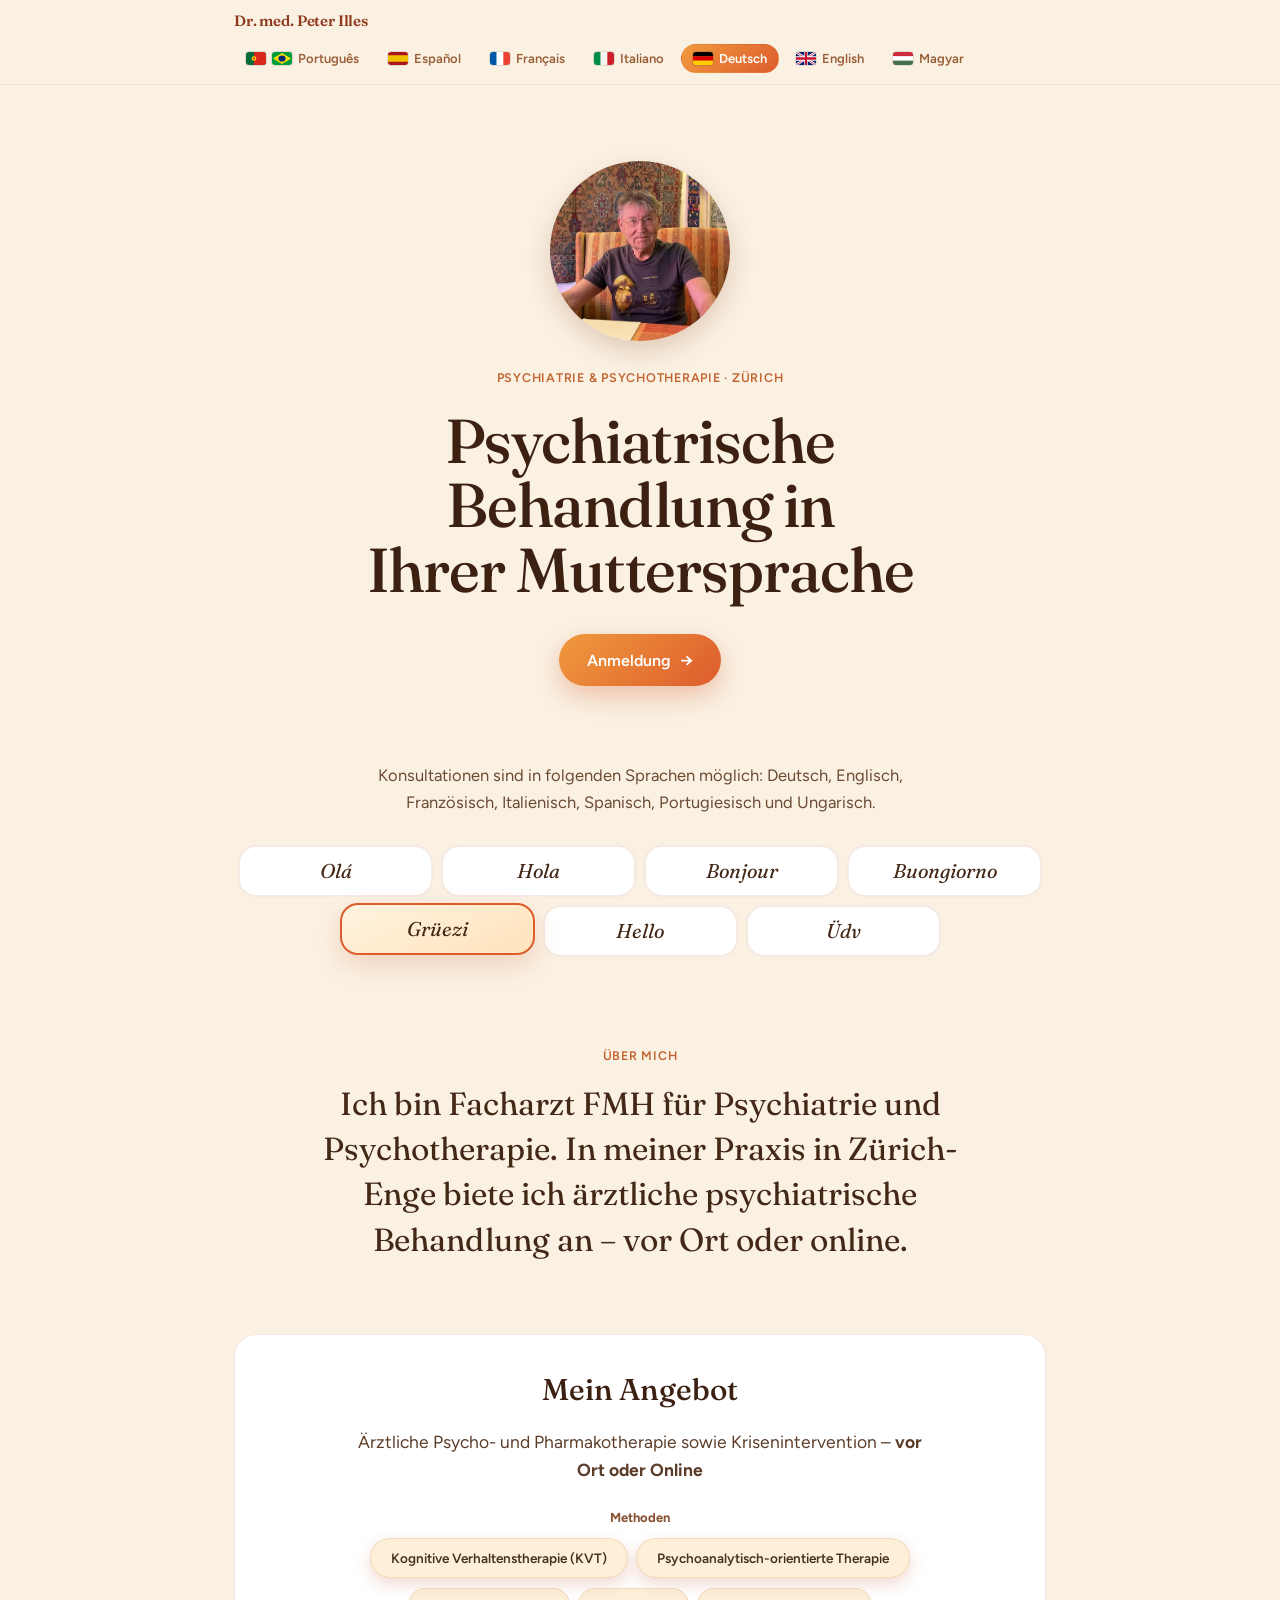
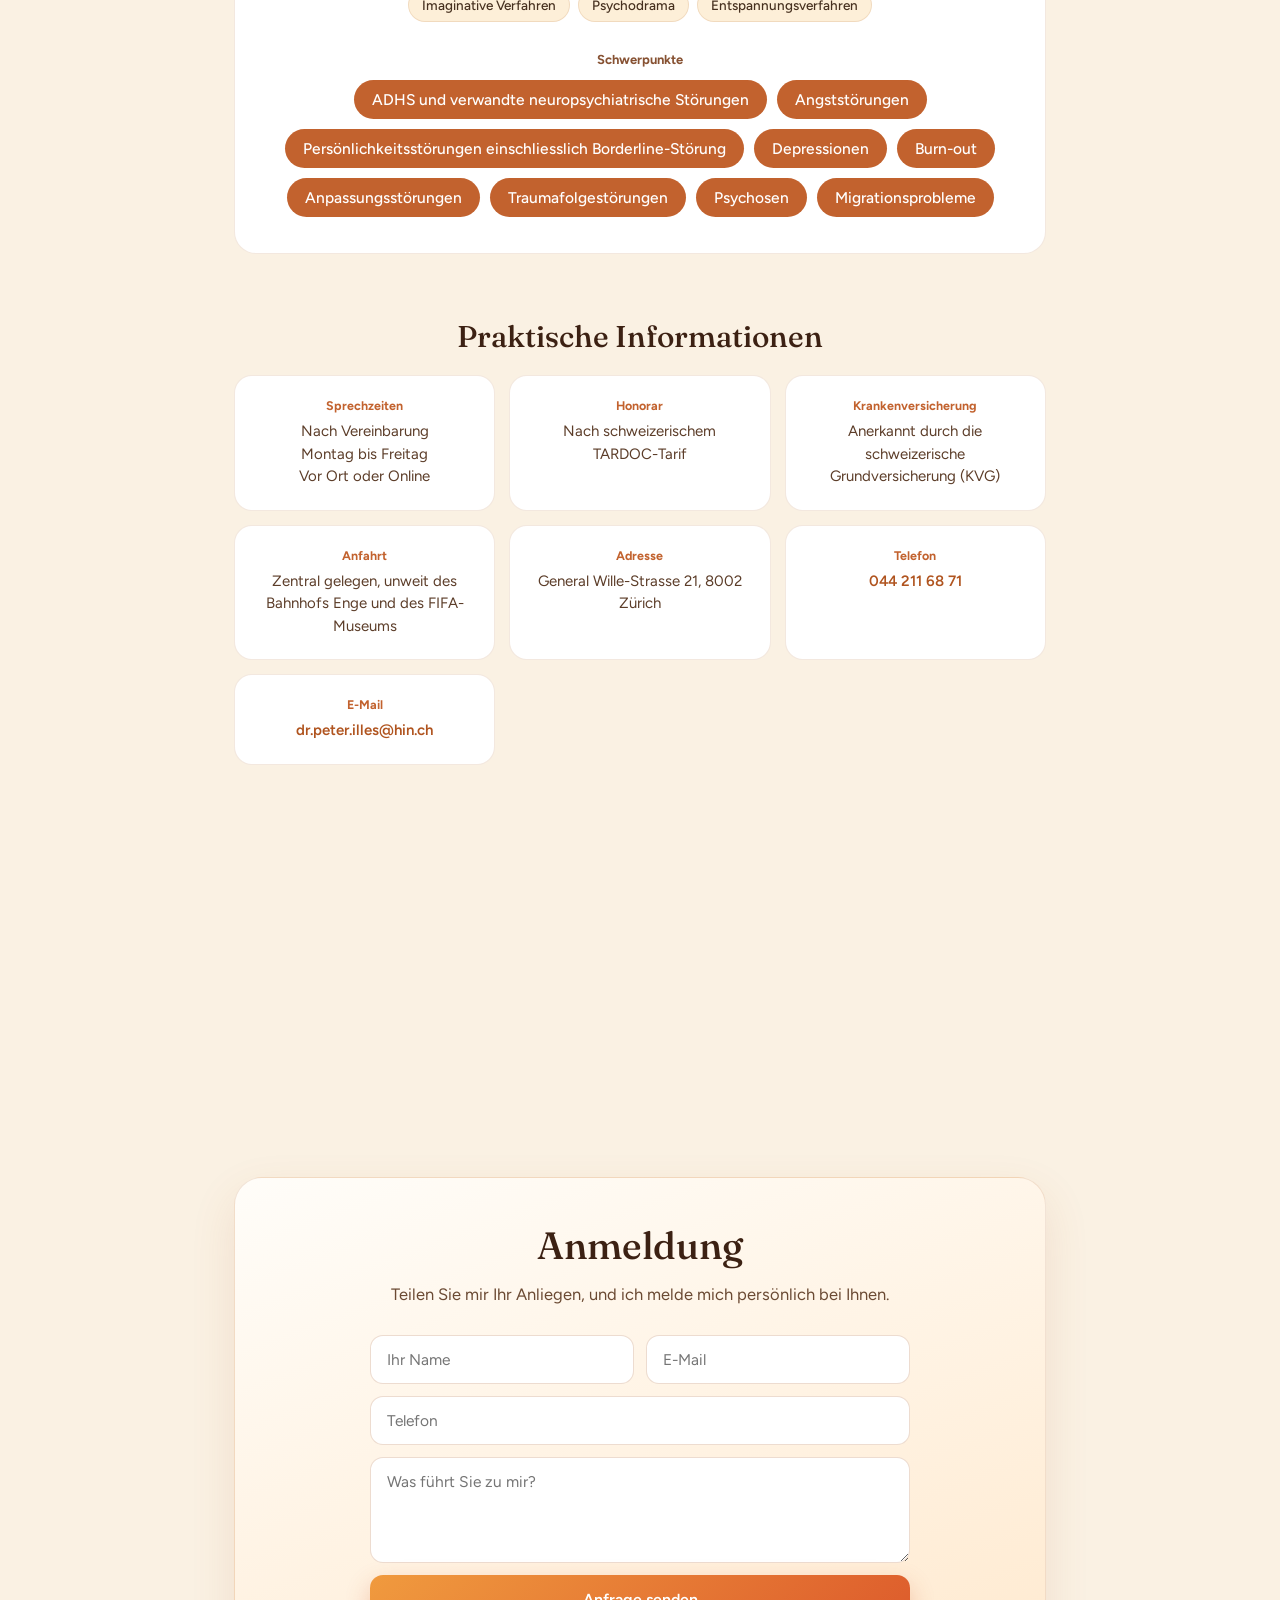
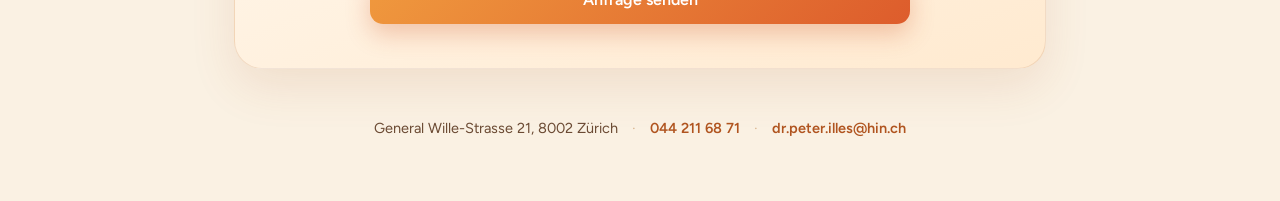
==== commit 94f6055f: "SEO: Titel/Beschreibungen in 7 Sprachen, Über-mich-Satz, Sprachlinks ohne Unterstrich - Head: Titel," ====
--- a/index.html
+++ b/index.html
@@ -3,8 +3,8 @@
 <head>
   <meta charset="utf-8">
   <meta name="viewport" content="width=device-width, initial-scale=1">
-  <title>Psychiater Zürich – auch auf Portugiesisch | Dr. med. Peter Illes</title>
-  <meta name="description" content="Psychiater in Zürich: Dr. med. Peter Illes, Facharzt FMH. Therapie auf Deutsch, Portugiesisch, Englisch, Französisch, Italienisch, Spanisch und Ungarisch – vor Ort oder online.">
+  <title>Psychiater Zürich – mehrsprachig, auch Portugiesisch | Dr. med. Peter Illes</title>
+  <meta name="description" content="Psychiater Zürich: Dr. med. Peter Illes, Facharzt FMH. Therapie auf Deutsch, Englisch, Französisch, Italienisch, Spanisch, Portugiesisch und Ungarisch – vor Ort oder online.">
   <meta name="robots" content="index, follow">
   <link rel="canonical" href="https://peterilles.info/">
 
@@ -20,19 +20,21 @@
 
   <!-- Open Graph -->
   <meta property="og:type" content="website">
-  <meta property="og:title" content="Psychiater Zürich – auch auf Portugiesisch | Dr. med. Peter Illes">
-  <meta property="og:description" content="Psychiatrie & Psychotherapie in Zürich, auch auf Portugiesisch. General Wille-Strasse 21, 8002 Zürich.">
+  <meta property="og:title" content="Psychiater Zürich – mehrsprachig, auch Portugiesisch | Dr. med. Peter Illes">
+  <meta property="og:description" content="Psychiatrie und Psychotherapie in Zürich – auf Deutsch, Englisch, Französisch, Italienisch, Spanisch, Portugiesisch und Ungarisch. General Wille-Strasse 21, 8002 Zürich.">
   <meta property="og:url" content="https://peterilles.info/">
   <meta property="og:locale" content="de_CH">
+  <meta property="og:site_name" content="Dr. med. Peter Illes">
+  <meta property="og:image" content="https://peterilles.info/dr-illes-portrait.webp">
 
   <!-- Fonts -->
   <link rel="preconnect" href="https://fonts.googleapis.com">
   <link rel="preconnect" href="https://fonts.gstatic.com" crossorigin>
   <link href="https://fonts.googleapis.com/css2?family=Figtree:wght@400;500;600;700&family=Fraunces:opsz,ital,wght@9..144,0,400;9..144,0,500;9..144,0,600;9..144,1,400&display=swap" rel="stylesheet">
 
-  <style>@keyframes floatUp{0%{opacity:0;transform:translateY(14px)}to{opacity:1;transform:translateY(0)}}*,::after,::before{box-sizing:border-box}body{margin:0;font-family:"Figtree",system-ui,sans-serif;color:#46301f;background:#faf1e3;min-height:100vh;-webkit-font-smoothing:antialiased}::selection{background:#f6c56a;color:#4a2410}a{color:inherit}button{font-family:inherit}#nav{position:sticky;top:0;z-index:20;background:rgba(250,241,227,.86);backdrop-filter:blur(10px);border-bottom:1px solid rgba(180,110,60,.14)}#nav-inner,main{max-width:860px;margin:0 auto}#nav-inner,.pill{align-items:center}#nav-inner{padding:11px 24px;display:flex;justify-content:space-between;gap:14px;flex-wrap:wrap}#hero h1,#langs-intro h2,#nav-name{font-family:"Fraunces",Georgia,serif}#nav-name{font-weight:600;font-size:15px;color:#8e3a1e;letter-spacing:-.01em}#lang-pills{display:flex;flex-wrap:wrap;gap:5px}.pill{display:inline-flex;gap:6px;cursor:pointer;font-size:13px;font-weight:600;padding:6px 11px;border-radius:999px;border:1.5px solid transparent;transition:all .2s;background:0 0;color:#9a5e38}.pill.active{background:linear-gradient(135deg,#f09a3e,#dd5c2c);color:#fff}.pill svg{border-radius:3px;box-shadow:0 0 0 1px rgba(0,0,0,.1);flex:none}main{padding:0 24px}#hero{padding:76px 0 44px;text-align:center;animation:floatUp .7s ease both}#hero-portrait{width:180px;height:180px;border-radius:50%;object-fit:cover;object-position:center 28%;margin:0 auto 26px;display:block;box-shadow:0 10px 26px rgba(140,70,30,.22)}#hero-kicker{display:inline-block;font-size:12.5px;font-weight:600;letter-spacing:.06em;text-transform:uppercase;color:#c2622e;margin-bottom:24px}#hero h1,#langs-intro h2{font-weight:500;color:#3c2113}#hero h1{font-size:clamp(36px,5.4vw,62px);line-height:1.04;letter-spacing:-.018em;margin:0 auto 32px;max-width:15ch;text-wrap:balance}#hero-cta{display:inline-flex;align-items:center;gap:9px;background:linear-gradient(135deg,#f09a3e,#dd5c2c);color:#fff;font-weight:600;font-size:16px;text-decoration:none;padding:15px 28px;border-radius:999px;box-shadow:0 10px 26px rgba(210,90,44,.32)}#langs-section{padding:32px 0}#langs-intro{text-align:center;max-width:38em;margin:0 auto 30px}#langs-intro h2{font-size:clamp(26px,3.4vw,38px);margin:0 0 12px}#langs-intro p{font-size:16.5px;line-height:1.6;color:#6b4a33;margin:0}#lang-cards,.lang-card{display:flex;justify-content:center}#lang-cards{flex-wrap:wrap;gap:8px}.lang-card{font-family:inherit;cursor:pointer;flex-direction:column;align-items:center;gap:6px;padding:14px 6px;border-radius:18px;transition:all .22s;background:#fff;border:2px solid rgba(180,110,60,.14);width:calc(25% - 8px);min-width:110px}.lang-card.active{background:linear-gradient(155deg,#fff3df,#ffe3bc);border:2px solid #dd5c2c;box-shadow:0 10px 26px rgba(210,90,44,.2);transform:translateY(-2px)}#approach p,.lang-card-hello{font-family:"Fraunces",Georgia,serif;font-weight:400;color:#432717}.lang-card-hello{font-style:italic;font-size:20px;line-height:1}#approach{padding:48px 0;text-align:center}#approach-kicker{font-size:12.5px;font-weight:600;letter-spacing:.06em;text-transform:uppercase;color:#c2622e;margin-bottom:18px}#approach p{font-size:clamp(22px,3vw,32px);line-height:1.42;margin:0 auto;max-width:22em;text-wrap:pretty}#offer{padding:24px 0}#offer-box{background:#fff;border:1px solid rgba(180,110,60,.16);border-radius:22px;padding:36px;text-align:center}#offer-kicker{font-family:"Fraunces",Georgia,serif;font-size:clamp(22px,2.8vw,30px);font-weight:500;color:#3c2113;margin:0 0 20px}#contact-box>p,#offer-body{font-size:17.5px;line-height:1.6;color:#5c3d29;margin:0 auto 26px;max-width:34em}#methods-title{font-size:13px;font-weight:700;color:#875233;margin-bottom:13px}#methods-list{display:flex;flex-direction:column;gap:10px;align-items:center}.methods-primary-row,.methods-secondary-row{display:flex;flex-wrap:wrap;gap:8px;justify-content:center}.method-tag,.method-tag-primary{font-size:13.5px;font-weight:500;background:#f7cd8652;border:1px solid rgba(180,110,60,.16);padding:8px 13px;border-radius:999px}.method-tag-primary{font-weight:600;padding:11px 20px;box-shadow:0 6px 16px rgba(190,80,40,.22)}#focus{padding:24px 0}#focus h2{font-size:clamp(22px,2.8vw,30px);margin:0 0 18px;text-align:center}#focus-list{display:flex;flex-wrap:wrap;gap:10px;justify-content:center}.focus-tag{font-size:15.5px;font-weight:500;color:#fff;background:#c2622e;padding:10px 18px;border-radius:999px}#practical{padding:40px 0 24px}#contact-box h2,#focus h2,#practical h2{font-family:"Fraunces",Georgia,serif;font-weight:500;color:#3c2113}#practical h2{font-size:clamp(22px,2.8vw,30px);margin:0 0 20px;text-align:center}#practical-grid{display:grid;grid-template-columns:repeat(auto-fit,minmax(210px,1fr));gap:14px}.info-card{background:#fff;border:1px solid rgba(180,110,60,.16);border-radius:18px;padding:22px;text-align:center}.info-label{font-size:12.5px;font-weight:700;color:#c2622e;margin-bottom:7px}.info-value{font-size:15px;line-height:1.5;color:#5c3d29}#contact{padding:44px 0 30px;scroll-margin-top:60px}#contact-box{background:linear-gradient(160deg,#fffdf9,#ffead0);border:1px solid rgba(180,110,60,.18);border-radius:28px;padding:44px;box-shadow:0 18px 46px rgba(170,90,45,.12);text-align:center}#contact-box h2{font-size:clamp(26px,3.4vw,38px);margin:0 0 12px}#contact-box>p{font-size:16.5px;color:#6b4a33;margin:0 auto 28px;max-width:32em}#contact-form{display:grid;grid-template-columns:1fr 1fr;gap:12px;max-width:540px;margin:0 auto;text-align:left}#contact-form input,#contact-form textarea{font-family:inherit;font-size:15.5px;color:#46301f;background:#fff;border:1.5px solid rgba(180,110,60,.24);border-radius:13px;padding:14px 16px;outline:0;transition:border-color .2s}#contact-form input:focus,#contact-form textarea:focus{border-color:#dd5c2c}#contact-form input[name=phone],#contact-form textarea,#form-note{grid-column:1/-1}#contact-form textarea{resize:vertical}#contact-form button{grid-column:1/-1;font-family:inherit;font-weight:600;font-size:16px;color:#fff;background:linear-gradient(135deg,#f09a3e,#dd5c2c);border:0;border-radius:13px;padding:15px;cursor:pointer;box-shadow:0 10px 24px rgba(210,90,44,.3);transition:opacity .2s}#contact-form button:hover{opacity:.88}#form-note{font-size:12.5px;color:#a4673f;line-height:1.45;text-align:center}@media (max-width:640px){#contact-box{padding:28px 20px}#contact-form{grid-template-columns:1fr}}footer{padding:20px 0 64px;display:flex;flex-wrap:wrap;gap:14px;justify-content:center;align-items:center}footer a,footer span{font-size:14.5px;color:#6b4a33}footer .dot{color:#d8b48e}footer a{color:#b0541f;text-decoration:none;font-weight:600}#focus-title{font-family:inherit;font-size:13px;font-weight:700;color:#875233;margin:30px 0 13px}</style>
+  <style>@keyframes floatUp{0%{opacity:0;transform:translateY(14px)}to{opacity:1;transform:translateY(0)}}*,::after,::before{box-sizing:border-box}body{margin:0;font-family:"Figtree",system-ui,sans-serif;color:#46301f;background:#faf1e3;min-height:100vh;-webkit-font-smoothing:antialiased}::selection{background:#f6c56a;color:#4a2410}a{color:inherit}button{font-family:inherit}#nav{position:sticky;top:0;z-index:20;background:rgba(250,241,227,.86);backdrop-filter:blur(10px);border-bottom:1px solid rgba(180,110,60,.14)}#nav-inner,main{max-width:860px;margin:0 auto}#nav-inner,.pill{align-items:center}#nav-inner{padding:11px 24px;display:flex;justify-content:space-between;gap:14px;flex-wrap:wrap}#hero h1,#langs-intro h2,#nav-name{font-family:"Fraunces",Georgia,serif}#nav-name{font-weight:600;font-size:15px;color:#8e3a1e;letter-spacing:-.01em}#lang-pills{display:flex;flex-wrap:wrap;gap:5px}.pill{text-decoration:none;display:inline-flex;gap:6px;cursor:pointer;font-size:13px;font-weight:600;padding:6px 11px;border-radius:999px;border:1.5px solid transparent;transition:all .2s;background:0 0;color:#9a5e38}.pill.active{background:linear-gradient(135deg,#f09a3e,#dd5c2c);color:#fff}.pill svg{border-radius:3px;box-shadow:0 0 0 1px rgba(0,0,0,.1);flex:none}main{padding:0 24px}#hero{padding:76px 0 44px;text-align:center;animation:floatUp .7s ease both}#hero-portrait{width:180px;height:180px;border-radius:50%;object-fit:cover;object-position:center 28%;margin:0 auto 26px;display:block;box-shadow:0 10px 26px rgba(140,70,30,.22)}#hero-kicker{display:inline-block;font-size:12.5px;font-weight:600;letter-spacing:.06em;text-transform:uppercase;color:#c2622e;margin-bottom:24px}#hero h1,#langs-intro h2{font-weight:500;color:#3c2113}#hero h1{font-size:clamp(36px,5.4vw,62px);line-height:1.04;letter-spacing:-.018em;margin:0 auto 32px;max-width:15ch;text-wrap:balance}#hero-cta{display:inline-flex;align-items:center;gap:9px;background:linear-gradient(135deg,#f09a3e,#dd5c2c);color:#fff;font-weight:600;font-size:16px;text-decoration:none;padding:15px 28px;border-radius:999px;box-shadow:0 10px 26px rgba(210,90,44,.32)}#langs-section{padding:32px 0}#langs-intro{text-align:center;max-width:38em;margin:0 auto 30px}#langs-intro h2{font-size:clamp(26px,3.4vw,38px);margin:0 0 12px}#langs-intro p{font-size:16.5px;line-height:1.6;color:#6b4a33;margin:0}#lang-cards,.lang-card{display:flex;justify-content:center}#lang-cards{flex-wrap:wrap;gap:8px}.lang-card{text-decoration:none;font-family:inherit;cursor:pointer;flex-direction:column;align-items:center;gap:6px;padding:14px 6px;border-radius:18px;transition:all .22s;background:#fff;border:2px solid rgba(180,110,60,.14);width:calc(25% - 8px);min-width:110px}.lang-card.active{background:linear-gradient(155deg,#fff3df,#ffe3bc);border:2px solid #dd5c2c;box-shadow:0 10px 26px rgba(210,90,44,.2);transform:translateY(-2px)}#approach p,.lang-card-hello{font-family:"Fraunces",Georgia,serif;font-weight:400;color:#432717}.lang-card-hello{font-style:italic;font-size:20px;line-height:1}#approach{padding:48px 0;text-align:center}#approach-kicker{font-size:12.5px;font-weight:600;letter-spacing:.06em;text-transform:uppercase;color:#c2622e;margin-bottom:18px}#approach p{font-size:clamp(22px,3vw,32px);line-height:1.42;margin:0 auto;max-width:22em;text-wrap:pretty}#offer{padding:24px 0}#offer-box{background:#fff;border:1px solid rgba(180,110,60,.16);border-radius:22px;padding:36px;text-align:center}#offer-kicker{font-family:"Fraunces",Georgia,serif;font-size:clamp(22px,2.8vw,30px);font-weight:500;color:#3c2113;margin:0 0 20px}#contact-box>p,#offer-body{font-size:17.5px;line-height:1.6;color:#5c3d29;margin:0 auto 26px;max-width:34em}#methods-title{font-size:13px;font-weight:700;color:#875233;margin-bottom:13px}#methods-list{display:flex;flex-direction:column;gap:10px;align-items:center}.methods-primary-row,.methods-secondary-row{display:flex;flex-wrap:wrap;gap:8px;justify-content:center}.method-tag,.method-tag-primary{font-size:13.5px;font-weight:500;background:#f7cd8652;border:1px solid rgba(180,110,60,.16);padding:8px 13px;border-radius:999px}.method-tag-primary{font-weight:600;padding:11px 20px;box-shadow:0 6px 16px rgba(190,80,40,.22)}#focus{padding:24px 0}#focus h2{font-size:clamp(22px,2.8vw,30px);margin:0 0 18px;text-align:center}#focus-list{display:flex;flex-wrap:wrap;gap:10px;justify-content:center}.focus-tag{font-size:15.5px;font-weight:500;color:#fff;background:#c2622e;padding:10px 18px;border-radius:999px}#practical{padding:40px 0 24px}#contact-box h2,#focus h2,#practical h2{font-family:"Fraunces",Georgia,serif;font-weight:500;color:#3c2113}#practical h2{font-size:clamp(22px,2.8vw,30px);margin:0 0 20px;text-align:center}#practical-grid{display:grid;grid-template-columns:repeat(auto-fit,minmax(210px,1fr));gap:14px}.info-card{background:#fff;border:1px solid rgba(180,110,60,.16);border-radius:18px;padding:22px;text-align:center}.info-label{font-size:12.5px;font-weight:700;color:#c2622e;margin-bottom:7px}.info-value{font-size:15px;line-height:1.5;color:#5c3d29}#contact{padding:44px 0 30px;scroll-margin-top:60px}#contact-box{background:linear-gradient(160deg,#fffdf9,#ffead0);border:1px solid rgba(180,110,60,.18);border-radius:28px;padding:44px;box-shadow:0 18px 46px rgba(170,90,45,.12);text-align:center}#contact-box h2{font-size:clamp(26px,3.4vw,38px);margin:0 0 12px}#contact-box>p{font-size:16.5px;color:#6b4a33;margin:0 auto 28px;max-width:32em}#contact-form{display:grid;grid-template-columns:1fr 1fr;gap:12px;max-width:540px;margin:0 auto;text-align:left}#contact-form input,#contact-form textarea{font-family:inherit;font-size:15.5px;color:#46301f;background:#fff;border:1.5px solid rgba(180,110,60,.24);border-radius:13px;padding:14px 16px;outline:0;transition:border-color .2s}#contact-form input:focus,#contact-form textarea:focus{border-color:#dd5c2c}#contact-form input[name=phone],#contact-form textarea,#form-note{grid-column:1/-1}#contact-form textarea{resize:vertical}#contact-form button{grid-column:1/-1;font-family:inherit;font-weight:600;font-size:16px;color:#fff;background:linear-gradient(135deg,#f09a3e,#dd5c2c);border:0;border-radius:13px;padding:15px;cursor:pointer;box-shadow:0 10px 24px rgba(210,90,44,.3);transition:opacity .2s}#contact-form button:hover{opacity:.88}#form-note{font-size:12.5px;color:#a4673f;line-height:1.45;text-align:center}@media (max-width:640px){#contact-box{padding:28px 20px}#contact-form{grid-template-columns:1fr}}footer{padding:20px 0 64px;display:flex;flex-wrap:wrap;gap:14px;justify-content:center;align-items:center}footer a,footer span{font-size:14.5px;color:#6b4a33}footer .dot{color:#d8b48e}footer a{color:#b0541f;text-decoration:none;font-weight:600}#focus-title{font-family:inherit;font-size:13px;font-weight:700;color:#875233;margin:30px 0 13px}</style>
 
-  <script type="application/ld+json">{"@context":"https://schema.org","@type":"Physician","@id":"https://peterilles.info/#physician","name":"Dr. med. Peter Illes","medicalSpecialty":"https://schema.org/Psychiatric","url":"https://peterilles.info/","image":"https://peterilles.info/dr-illes-portrait.webp","telephone":"+41442116871","email":"mailto:dr.peter.illes@hin.ch","address":{"@type":"PostalAddress","streetAddress":"General Wille-Strasse 21","postalCode":"8002","addressLocality":"Zürich","addressCountry":"CH"},"geo":{"@type":"GeoCoordinates","latitude":47.36374597116766,"longitude":8.529243776901245},"hasMap":"https://www.google.com/maps/search/?api=1&query=General+Wille-Strasse+21%2C+8002+Z%C3%BCrich","availableLanguage":["German","English","French","Italian","Spanish","Portuguese","Hungarian"]}</script>
+  <script type="application/ld+json">{"@context":"https://schema.org","@type":"Physician","@id":"https://peterilles.info/#physician","name":"Dr. med. Peter Illes","description":"Psychiater Zürich: Dr. med. Peter Illes, Facharzt FMH. Therapie auf Deutsch, Englisch, Französisch, Italienisch, Spanisch, Portugiesisch und Ungarisch – vor Ort oder online.","medicalSpecialty":"https://schema.org/Psychiatric","url":"https://peterilles.info/","image":"https://peterilles.info/dr-illes-portrait.webp","telephone":"+41442116871","email":"mailto:dr.peter.illes@hin.ch","address":{"@type":"PostalAddress","streetAddress":"General Wille-Strasse 21","postalCode":"8002","addressLocality":"Zürich","addressCountry":"CH"},"geo":{"@type":"GeoCoordinates","latitude":47.36374597116766,"longitude":8.529243776901245},"hasMap":"https://www.google.com/maps/search/?api=1&query=General+Wille-Strasse+21%2C+8002+Z%C3%BCrich","availableLanguage":["German","English","French","Italian","Spanish","Portuguese","Hungarian"]}</script>
 </head>
 <body>
 
@@ -64,7 +66,7 @@
   <!-- APPROACH -->
   <section id="approach">
     <h2 id="approach-kicker">Über mich</h2>
-    <p id="approach-body">Ich bin Facharzt FMH für Psychiatrie und Psychotherapie. In meiner Praxis in Zürich-Enge biete ich ärztliche Psychotherapie und Psychiatrie an – vor Ort oder online.</p>
+    <p id="approach-body">Ich bin Facharzt FMH für Psychiatrie und Psychotherapie. In meiner Praxis in Zürich-Enge biete ich ärztliche psychiatrische Behandlung an – vor Ort oder online.</p>
   </section>
 
   <!-- OFFER -->
@@ -125,6 +127,6 @@
   </footer>
 </main>
 
-<script>const contact={name:"Dr. med. Peter Illes",address1:"General Wille-Strasse 21",address2:"8002 Zürich",tel:"044 211 68 71",email:"dr.peter.illes@hin.ch"},langs=[{code:"pt",label:"Português",hello:"Olá",extraFlag:"pt-br"},{code:"es",label:"Español",hello:"Hola"},{code:"fr",label:"Français",hello:"Bonjour"},{code:"it",label:"Italiano",hello:"Buongiorno"},{code:"de",label:"Deutsch",hello:"Grüezi"},{code:"en",label:"English",hello:"Hello"},{code:"hu",label:"Magyar",hello:"Üdv"}],langUrls={de:"/",en:"/en/",fr:"/fr/",it:"/it/",es:"/es/",pt:"/pt/",hu:"/hu/"},t={pt:{kicker:"Psiquiatria & Psicoterapia · Zurique",heroLead:"Tratamento psiquiátrico na sua língua materna",langsBody:"As consultas são possíveis nas seguintes línguas: alemão, inglês, francês, italiano, espanhol, português e húngaro.",approachTitle:"Sobre mim",approachBody:"Sou médico especialista FMH em psiquiatria e psicoterapia. No meu consultório em Zurique-Enge ofereço psicoterapia médica e psiquiatria – presencialmente ou online.",offerTitle:"O que ofereço",offerBody:"Psicoterapia médica, farmacoterapia e intervenção em crise – <strong>presencialmente ou online</strong>",methodsTitle:"Métodos",methodsPrimary:["Terapia cognitivo-comportamental (TCC)","Terapia de orientação psicanalítica"],methods:["Métodos imaginativos","Psicodrama","Técnicas de relaxamento"],focusTitle:"Áreas de foco",focus:["PHDA e perturbações neuropsiquiátricas relacionadas","Perturbações de ansiedade","Perturbações de personalidade incluindo perturbação borderline","Depressão","Burnout","Perturbações de adaptação","Perturbações relacionadas com trauma","Psicoses","Problemas relacionados com a migração"],practicalTitle:"Informações práticas",hoursLabel:"Horário de consulta",hoursValue:"Mediante marcação<br>segunda a sexta-feira<br>presencialmente ou online",feesLabel:"Honorários",feesValue:"Segundo a tarifa suíça TARDOC",insuranceLabel:"Seguro de saúde",insuranceValue:"Reconhecido pelo seguro básico suíço (LAMal/KVG)",accessLabel:"Como chegar",accessValue:"Localização central, perto da estação de Enge e do Museu FIFA",addressLabel:"Endereço",addressValue:"General Wille-Strasse 21, 8002 Zürich",contactTitle:"Inscrição",contactBody:"Partilhe comigo a sua situação e responderei pessoalmente.",telLabel:"Telefone",emailLabel:"E-mail",fName:"O seu nome",fEmail:"E-mail",fPhone:"Telefone",fConcern:"O que o traz aqui?",fSubmit:"Enviar pedido",fThanks:"Obrigado! Responderei pessoalmente em breve."},es:{kicker:"Psiquiatría & Psicoterapia · Zúrich",heroLead:"Tratamiento psiquiátrico en su lengua materna",langsBody:"Las consultas son posibles en los siguientes idiomas: alemán, inglés, francés, italiano, español, portugués y húngaro.",approachTitle:"Sobre mí",approachBody:"Soy médico especialista FMH en psiquiatría y psicoterapia. En mi consulta en Zúrich-Enge ofrezco psicoterapia médica y psiquiatría, de forma presencial o en línea.",offerTitle:"Lo que ofrezco",offerBody:"Psicoterapia médica, farmacoterapia e intervención en crisis – <strong>en consulta o en línea</strong>",methodsTitle:"Métodos",methodsPrimary:["Terapia cognitivo-conductual (TCC)","Terapia de orientación psicoanalítica"],methods:["Métodos imaginativos","Psicodrama","Técnicas de relajación"],focusTitle:"Áreas de enfoque",focus:["TDAH y trastornos neuropsiquiátricos relacionados","Trastornos de ansiedad","Trastornos de personalidad incluido el trastorno límite","Depresión","Burnout","Trastornos adaptativos","Trastornos relacionados con el trauma","Psicosis","Problemas relacionados con la migración"],practicalTitle:"Información práctica",hoursLabel:"Horario de consulta",hoursValue:"Con cita previa<br>lunes a viernes<br>en consulta o en línea",feesLabel:"Honorarios",feesValue:"Según la tarifa suiza TARDOC",insuranceLabel:"Seguro médico",insuranceValue:"Reconocido por el seguro básico suizo (LAMal/KVG)",accessLabel:"Cómo llegar",accessValue:"Ubicación céntrica, cerca de la estación de Enge y del Museo FIFA",addressLabel:"Dirección",addressValue:"General Wille-Strasse 21, 8002 Zürich",contactTitle:"Inscripción",contactBody:"Comparta conmigo su consulta y le responderé personalmente.",telLabel:"Teléfono",emailLabel:"Correo electrónico",fName:"Tu nombre",fEmail:"Correo electrónico",fPhone:"Teléfono",fConcern:"¿Qué le trae aquí?",fSubmit:"Enviar solicitud",fThanks:"¡Gracias! Le responderé personalmente en breve."},fr:{kicker:"Psychiatrie & Psychothérapie · Zurich",heroLead:"Traitement psychiatrique dans votre langue maternelle",langsBody:"Les consultations sont possibles dans les langues suivantes : allemand, anglais, français, italien, espagnol, portugais et hongrois.",approachTitle:"À propos de moi",approachBody:"Je suis médecin spécialiste FMH en psychiatrie et psychothérapie. Dans mon cabinet à Zurich-Enge, je propose de la psychothérapie médicale et de la psychiatrie – en cabinet ou en ligne.",offerTitle:"Ce que je propose",offerBody:"Psychothérapie médicale, pharmacothérapie et intervention de crise – <strong>en cabinet ou en ligne</strong>",methodsTitle:"Méthodes",methodsPrimary:["Thérapie cognitivo-comportementale (TCC)","Thérapie d'orientation psychanalytique"],methods:["Méthodes imaginatives","Psychodrame","Techniques de relaxation"],focusTitle:"Domaines de spécialité",focus:["TDAH et troubles neuropsychiatriques associés","Troubles anxieux","Troubles de la personnalité dont trouble borderline","Dépression","Burn-out","Troubles de l'adaptation","Troubles liés au trauma","Psychoses","Problèmes liés à la migration"],practicalTitle:"Informations pratiques",hoursLabel:"Heures de consultation",hoursValue:"Sur rendez-vous<br>du lundi au vendredi<br>en cabinet ou en ligne",feesLabel:"Honoraires",feesValue:"Selon le tarif suisse TARDOC",insuranceLabel:"Assurance maladie",insuranceValue:"Reconnu par l'assurance de base suisse (LAMal/KVG)",accessLabel:"Accès",accessValue:"Situation centrale, à proximité de la gare d'Enge et du Musée FIFA",addressLabel:"Adresse",addressValue:"General Wille-Strasse 21, 8002 Zürich",contactTitle:"Inscription",contactBody:"Faites-moi part de votre demande et je vous répondrai personnellement.",telLabel:"Téléphone",emailLabel:"E-mail",fName:"Votre nom",fEmail:"E-mail",fPhone:"Téléphone",fConcern:"Qu'est-ce qui vous amène ?",fSubmit:"Envoyer la demande",fThanks:"Merci ! Je vous répondrai personnellement dans les meilleurs délais."},it:{kicker:"Psichiatria & Psicoterapia · Zurigo",heroLead:"Trattamento psichiatrico nella sua lingua madre",langsBody:"Le consultazioni sono possibili nelle seguenti lingue: tedesco, inglese, francese, italiano, spagnolo, portoghese e ungherese.",approachTitle:"Chi sono",approachBody:"Sono medico specialista FMH in psichiatria e psicoterapia. Nel mio studio a Zurigo-Enge offro psicoterapia medica e psichiatria – in studio o online.",offerTitle:"Cosa offro",offerBody:"Psicoterapia medica, farmacoterapia e intervento in situazioni di crisi – <strong>in studio o online</strong>",methodsTitle:"Metodi",methodsPrimary:["Terapia cognitivo-comportamentale (TCC)","Terapia a orientamento psicoanalitico"],methods:["Metodi immaginativi","Psicodramma","Tecniche di rilassamento"],focusTitle:"Aree di specializzazione",focus:["ADHD e disturbi neuropsichiatrici correlati","Disturbi d'ansia","Disturbi di personalità incluso il disturbo borderline","Depressione","Burnout","Disturbi dell'adattamento","Disturbi correlati al trauma","Psicosi","Problemi legati alla migrazione"],practicalTitle:"Informazioni pratiche",hoursLabel:"Orari di consultazione",hoursValue:"Su appuntamento<br>dal lunedì al venerdì<br>in studio o online",feesLabel:"Onorari",feesValue:"Secondo la tariffa svizzera TARDOC",insuranceLabel:"Assicurazione",insuranceValue:"Riconosciuto dall'assicurazione di base svizzera (LAMal/KVG)",accessLabel:"Come arrivare",accessValue:"Posizione centrale, vicino alla stazione di Enge e al Museo FIFA",addressLabel:"Indirizzo",addressValue:"General Wille-Strasse 21, 8002 Zürich",contactTitle:"Iscrizione",contactBody:"Mi comunichi la sua richiesta e le risponderò personalmente.",telLabel:"Telefono",emailLabel:"E-mail",fName:"Il tuo nome",fEmail:"E-mail",fPhone:"Telefono",fConcern:"Cosa la porta qui?",fSubmit:"Invia richiesta",fThanks:"Grazie! Le risponderò personalmente a breve."},de:{kicker:"Psychiatrie & Psychotherapie · Zürich",heroLead:"Psychiatrische Behandlung in Ihrer Muttersprache",langsBody:"Konsultationen sind in folgenden Sprachen möglich: Deutsch, Englisch, Französisch, Italienisch, Spanisch, Portugiesisch und Ungarisch.",approachTitle:"Über mich",approachBody:"Ich bin Facharzt FMH für Psychiatrie und Psychotherapie. In meiner Praxis in Zürich-Enge biete ich ärztliche Psychotherapie und Psychiatrie an – vor Ort oder online.",offerTitle:"Mein Angebot",offerBody:"Ärztliche Psycho- und Pharmakotherapie sowie Krisenintervention – <strong>vor Ort oder Online</strong>",methodsTitle:"Methoden",methodsPrimary:["Kognitive Verhaltenstherapie (KVT)","Psychoanalytisch-orientierte Therapie"],methods:["Imaginative Verfahren","Psychodrama","Entspannungsverfahren"],focusTitle:"Schwerpunkte",focus:["ADHS und verwandte neuropsychiatrische Störungen","Angststörungen","Persönlichkeitsstörungen einschliesslich Borderline-Störung","Depressionen","Burn-out","Anpassungsstörungen","Traumafolgestörungen","Psychosen","Migrationsprobleme"],practicalTitle:"Praktische Informationen",hoursLabel:"Sprechzeiten",hoursValue:"Nach Vereinbarung<br>Montag bis Freitag<br>Vor Ort oder Online",feesLabel:"Honorar",feesValue:"Nach schweizerischem TARDOC-Tarif",insuranceLabel:"Krankenversicherung",insuranceValue:"Anerkannt durch die schweizerische Grundversicherung (KVG)",accessLabel:"Anfahrt",accessValue:"Zentral gelegen, unweit des Bahnhofs Enge und des FIFA-Museums",addressLabel:"Adresse",addressValue:"General Wille-Strasse 21, 8002 Zürich",contactTitle:"Anmeldung",contactBody:"Teilen Sie mir Ihr Anliegen, und ich melde mich persönlich bei Ihnen.",telLabel:"Telefon",emailLabel:"E-Mail",fName:"Ihr Name",fEmail:"E-Mail",fPhone:"Telefon",fConcern:"Was führt Sie zu mir?",fSubmit:"Anfrage senden",fThanks:"Danke! Ich melde mich zeitnah bei Ihnen."},en:{kicker:"Psychiatry & Psychotherapy · Zurich",heroLead:"Psychiatric treatment in your mother tongue",langsBody:"Consultations are possible in the following languages: German, English, French, Italian, Spanish, Portuguese, and Hungarian.",approachTitle:"About me",approachBody:"I am a board-certified psychiatrist and psychotherapist (FMH). At my practice in Zurich-Enge I offer medical psychotherapy and psychiatry – in person or online.",offerTitle:"What I offer",offerBody:"Medical psycho- and pharmacotherapy and crisis intervention – <strong>in person or online</strong>",methodsTitle:"Methods",methodsPrimary:["Cognitive behavioural therapy (CBT)","Psychoanalytically oriented therapy"],methods:["Imaginative methods","Psychodrama","Relaxation techniques"],focusTitle:"Areas of focus",focus:["ADHD and related neuropsychiatric disorders","Anxiety disorders","Personality disorders including borderline disorder","Depression","Burnout","Adjustment disorders","Trauma-related disorders","Psychoses","Migration-related problems"],practicalTitle:"Practical information",hoursLabel:"Consultation hours",hoursValue:"By appointment<br>Monday to Friday<br>in person or online",feesLabel:"Fees",feesValue:"According to the Swiss TARDOC tariff",insuranceLabel:"Health insurance",insuranceValue:"Recognised by Swiss basic insurance (KVG)",accessLabel:"Getting here",accessValue:"Centrally located, close to Enge station and the FIFA Museum",addressLabel:"Address",addressValue:"General Wille-Strasse 21, 8002 Zürich",contactTitle:"Registration",contactBody:"Share your concern with me and I will get back to you personally.",telLabel:"Phone",emailLabel:"Email",fName:"Your name",fEmail:"Email",fPhone:"Phone",fConcern:"What brings you here?",fSubmit:"Send request",fThanks:"Thank you! I will get back to you personally shortly."},hu:{kicker:"Pszichiátria & Pszichoterápia · Zürich",heroLead:"Pszichiátriai kezelés az anyanyelvén",langsBody:"A konzultációk az alábbi nyelveken lehetségesek: német, angol, francia, olasz, spanyol, portugál és magyar.",approachTitle:"Rólam",approachBody:"FMH-szakorvos vagyok pszichiátria és pszichoterápia területén. Zürich-Enge-i rendelőmben orvosi pszichoterápiát és pszichiátriát kínálok – személyesen vagy online.",offerTitle:"Amit nyújtok",offerBody:"Orvosi pszicho- és farmakoterápia, valamint krízisintervenció – <strong>személyesen vagy online</strong>",methodsTitle:"Módszerek",methodsPrimary:["Kognitív viselkedésterápia (KVT)","Pszichoanalitikusan orientált terápia"],methods:["Imaginatív eljárások","Pszichodráma","Relaxációs technikák"],focusTitle:"Fő területek",focus:["ADHD és kapcsolódó neuropszichiátriai zavarok","Szorongásos zavarok","Személyiségzavarok, beleértve a borderline zavart","Depresszió","Kiégés (burnout)","Alkalmazkodási zavarok","Traumával összefüggő zavarok","Pszichózisok","Migrációval összefüggő problémák"],practicalTitle:"Gyakorlati tudnivalók",hoursLabel:"Rendelési idő",hoursValue:"Előzetes egyeztetés alapján<br>hétfőtől péntekig<br>személyesen vagy online",feesLabel:"Honorárium",feesValue:"A svájci TARDOC tarifa szerint",insuranceLabel:"Egészségbiztosítás",insuranceValue:"A svájci alapbiztosítás (KVG) által elismert",accessLabel:"Megközelítés",accessValue:"Központi elhelyezkedés, az Enge állomás és a FIFA Múzeum közelében",addressLabel:"Cím",addressValue:"General Wille-Strasse 21, 8002 Zürich",contactTitle:"Bejelentkezés",contactBody:"Ossza meg velem az ügyét, és személyesen válaszolok.",telLabel:"Telefon",emailLabel:"E-mail",fName:"Az Ön neve",fEmail:"E-mail",fPhone:"Telefon",fConcern:"Mi hozta ide?",fSubmit:"Kérés elküldése",fThanks:"Köszönöm! Hamarosan személyesen jelentkezem."}};function flagSVG(e){const a='width="20" height="13" xmlns="http://www.w3.org/2000/svg" preserveAspectRatio="none"',t=(e,t,n)=>`<svg ${a} viewBox="0 0 3 2"><rect x="0" width="1" height="2" fill="${e}"/><rect x="1" width="1" height="2" fill="${t}"/><rect x="2" width="1" height="2" fill="${n}"/></svg>`,n=(e,t,n)=>`<svg ${a} viewBox="0 0 3 2"><rect y="0" width="3" height="0.667" fill="${e}"/><rect y="0.667" width="3" height="0.667" fill="${t}"/><rect y="1.333" width="3" height="0.667" fill="${n}"/></svg>`;switch(e){case"fr":return t("#0055A4","#FFFFFF","#EF4135");case"it":return t("#008C45","#F4F5F0","#CD212A");case"de":return n("#000000","#DD0000","#FFCE00");case"hu":return n("#CD2A3E","#FFFFFF","#436F4D");case"es":return`<svg ${a} viewBox="0 0 3 2"><rect width="3" height="2" fill="#AA151B"/><rect y="0.5" width="3" height="1" fill="#F1BF00"/></svg>`;case"pt":return`<svg ${a} viewBox="0 0 60 40"><rect width="60" height="40" fill="#046A38"/><rect x="24" width="36" height="40" fill="#DA291C"/><circle cx="24" cy="20" r="7" fill="#FFD100"/><circle cx="24" cy="20" r="3.2" fill="#DA291C"/></svg>`;case"pt-br":return`<svg ${a} viewBox="0 0 4 3"><rect width="4" height="3" fill="#009C3B"/><polygon points="2,0.25 3.8,1.5 2,2.75 0.2,1.5" fill="#FFDF00"/><circle cx="2" cy="1.5" r="0.72" fill="#002776"/></svg>`;case"en":return`<svg ${a} viewBox="0 0 60 30"><rect width="60" height="30" fill="#012169"/><path d="M0,0 L60,30 M60,0 L0,30" stroke="#fff" stroke-width="6"/><path d="M0,0 L60,30 M60,0 L0,30" stroke="#C8102E" stroke-width="2"/><path d="M30,0 V30 M0,15 H60" stroke="#fff" stroke-width="10"/><path d="M30,0 V30 M0,15 H60" stroke="#C8102E" stroke-width="6"/></svg>`;default:return""}}let currentLang="de";function render(e){currentLang=e;try{localStorage.setItem("illes_lang",e)}catch(e){}const a=t[e];document.documentElement.lang=e,document.getElementById("lang-pills").innerHTML=langs.map(a=>`<a class="pill${a.code===e?" active":""}" href="${langUrls[a.code]}" aria-label="${a.label}">\n      ${flagSVG(a.code)}${a.extraFlag?" "+flagSVG(a.extraFlag):""} ${a.label}\n    </a>`).join(""),document.getElementById("hero-kicker").textContent=a.kicker,document.getElementById("hero-lead").textContent=a.heroLead;const n=document.getElementById("hero-cta");n.textContent=a.contactTitle,n.insertAdjacentHTML("beforeend",' <span style="font-size:18px">→</span>'),document.getElementById("langs-body").textContent=a.langsBody,document.getElementById("lang-cards").innerHTML=langs.map(a=>`<a class="lang-card${a.code===e?" active":""}" href="${langUrls[a.code]}" aria-label="${a.label}">\n      <span class="lang-card-hello">${a.hello}</span>\n    </a>`).join(""),document.getElementById("approach-kicker").textContent=a.approachTitle,document.getElementById("approach-body").textContent=a.approachBody,document.getElementById("offer-kicker").textContent=a.offerTitle,document.getElementById("offer-body").innerHTML=a.offerBody,document.getElementById("methods-title").textContent=a.methodsTitle,document.getElementById("methods-list").innerHTML='<div class="methods-primary-row">'+(a.methodsPrimary||[]).map(e=>`<span class="method-tag-primary">${e}</span>`).join("")+'</div><div class="methods-secondary-row">'+(a.methods||[]).map(e=>`<span class="method-tag">${e}</span>`).join("")+"</div>",document.getElementById("focus-title").textContent=a.focusTitle,document.getElementById("focus-list").innerHTML=a.focus.map(e=>`<span class="focus-tag">${e}</span>`).join(""),document.getElementById("practical-title").textContent=a.practicalTitle,document.getElementById("hours-label").textContent=a.hoursLabel,document.getElementById("hours-value").innerHTML=a.hoursValue,document.getElementById("fees-label").textContent=a.feesLabel,document.getElementById("fees-value").textContent=a.feesValue,document.getElementById("insurance-label").textContent=a.insuranceLabel,document.getElementById("insurance-value").textContent=a.insuranceValue,document.getElementById("access-label").textContent=a.accessLabel,document.getElementById("access-value").textContent=a.accessValue,document.getElementById("address-label").textContent=a.addressLabel,document.getElementById("address-value").textContent=a.addressValue,document.getElementById("tel-label").textContent=a.telLabel,document.getElementById("email-label").textContent=a.emailLabel,document.getElementById("contact-title").textContent=a.contactTitle,document.getElementById("contact-body").textContent=a.contactBody,document.getElementById("f-name").placeholder=a.fName,document.getElementById("f-email").placeholder=a.fEmail,document.getElementById("f-phone").placeholder=a.fPhone,document.getElementById("f-concern").placeholder=a.fConcern,document.getElementById("f-submit").textContent=a.fSubmit}document.getElementById("contact-form").addEventListener("submit",function(e){e.preventDefault();const a=t[currentLang],n=e.target,o=n.querySelector("#f-name").value,s=n.querySelector("#f-email").value,i=n.querySelector("#f-phone").value,r=n.querySelector("#f-concern").value,l=encodeURIComponent(a.contactTitle+(o?" – "+o:""));let c="";o&&(c+="Name: "+o+"\n"),s&&(c+="E-Mail: "+s+"\n"),i&&(c+="Tel: "+i+"\n"),r&&(c+="\n"+r),window.location.href="mailto:dr.peter.illes@hin.ch?subject="+l+"&body="+encodeURIComponent(c),n.style.display="none";const d=document.getElementById("form-thanks");d.textContent=a.fThanks,d.style.display="block"}),render(currentLang);</script>
+<script>const contact={name:"Dr. med. Peter Illes",address1:"General Wille-Strasse 21",address2:"8002 Zürich",tel:"044 211 68 71",email:"dr.peter.illes@hin.ch"},langs=[{code:"pt",label:"Português",hello:"Olá",extraFlag:"pt-br"},{code:"es",label:"Español",hello:"Hola"},{code:"fr",label:"Français",hello:"Bonjour"},{code:"it",label:"Italiano",hello:"Buongiorno"},{code:"de",label:"Deutsch",hello:"Grüezi"},{code:"en",label:"English",hello:"Hello"},{code:"hu",label:"Magyar",hello:"Üdv"}],langUrls={de:"/",en:"/en/",fr:"/fr/",it:"/it/",es:"/es/",pt:"/pt/",hu:"/hu/"},t={pt:{kicker:"Psiquiatria & Psicoterapia · Zurique",heroLead:"Tratamento psiquiátrico na sua língua materna",langsBody:"As consultas são possíveis nas seguintes línguas: alemão, inglês, francês, italiano, espanhol, português e húngaro.",approachTitle:"Sobre mim",approachBody:"Sou médico especialista FMH em psiquiatria e psicoterapia. No meu consultório em Zurique-Enge ofereço tratamento psiquiátrico – presencialmente ou online.",offerTitle:"O que ofereço",offerBody:"Psicoterapia médica, farmacoterapia e intervenção em crise – <strong>presencialmente ou online</strong>",methodsTitle:"Métodos",methodsPrimary:["Terapia cognitivo-comportamental (TCC)","Terapia de orientação psicanalítica"],methods:["Métodos imaginativos","Psicodrama","Técnicas de relaxamento"],focusTitle:"Áreas de foco",focus:["PHDA e perturbações neuropsiquiátricas relacionadas","Perturbações de ansiedade","Perturbações de personalidade incluindo perturbação borderline","Depressão","Burnout","Perturbações de adaptação","Perturbações relacionadas com trauma","Psicoses","Problemas relacionados com a migração"],practicalTitle:"Informações práticas",hoursLabel:"Horário de consulta",hoursValue:"Mediante marcação<br>segunda a sexta-feira<br>presencialmente ou online",feesLabel:"Honorários",feesValue:"Segundo a tarifa suíça TARDOC",insuranceLabel:"Seguro de saúde",insuranceValue:"Reconhecido pelo seguro básico suíço (LAMal/KVG)",accessLabel:"Como chegar",accessValue:"Localização central, perto da estação de Enge e do Museu FIFA",addressLabel:"Endereço",addressValue:"General Wille-Strasse 21, 8002 Zürich",contactTitle:"Inscrição",contactBody:"Partilhe comigo a sua situação e responderei pessoalmente.",telLabel:"Telefone",emailLabel:"E-mail",fName:"O seu nome",fEmail:"E-mail",fPhone:"Telefone",fConcern:"O que o traz aqui?",fSubmit:"Enviar pedido",fThanks:"Obrigado! Responderei pessoalmente em breve."},es:{kicker:"Psiquiatría & Psicoterapia · Zúrich",heroLead:"Tratamiento psiquiátrico en su lengua materna",langsBody:"Las consultas son posibles en los siguientes idiomas: alemán, inglés, francés, italiano, español, portugués y húngaro.",approachTitle:"Sobre mí",approachBody:"Soy médico especialista FMH en psiquiatría y psicoterapia. En mi consulta en Zúrich-Enge ofrezco tratamiento psiquiátrico, de forma presencial o en línea.",offerTitle:"Lo que ofrezco",offerBody:"Psicoterapia médica, farmacoterapia e intervención en crisis – <strong>en consulta o en línea</strong>",methodsTitle:"Métodos",methodsPrimary:["Terapia cognitivo-conductual (TCC)","Terapia de orientación psicoanalítica"],methods:["Métodos imaginativos","Psicodrama","Técnicas de relajación"],focusTitle:"Áreas de enfoque",focus:["TDAH y trastornos neuropsiquiátricos relacionados","Trastornos de ansiedad","Trastornos de personalidad incluido el trastorno límite","Depresión","Burnout","Trastornos adaptativos","Trastornos relacionados con el trauma","Psicosis","Problemas relacionados con la migración"],practicalTitle:"Información práctica",hoursLabel:"Horario de consulta",hoursValue:"Con cita previa<br>lunes a viernes<br>en consulta o en línea",feesLabel:"Honorarios",feesValue:"Según la tarifa suiza TARDOC",insuranceLabel:"Seguro médico",insuranceValue:"Reconocido por el seguro básico suizo (LAMal/KVG)",accessLabel:"Cómo llegar",accessValue:"Ubicación céntrica, cerca de la estación de Enge y del Museo FIFA",addressLabel:"Dirección",addressValue:"General Wille-Strasse 21, 8002 Zürich",contactTitle:"Inscripción",contactBody:"Comparta conmigo su consulta y le responderé personalmente.",telLabel:"Teléfono",emailLabel:"Correo electrónico",fName:"Tu nombre",fEmail:"Correo electrónico",fPhone:"Teléfono",fConcern:"¿Qué le trae aquí?",fSubmit:"Enviar solicitud",fThanks:"¡Gracias! Le responderé personalmente en breve."},fr:{kicker:"Psychiatrie & Psychothérapie · Zurich",heroLead:"Traitement psychiatrique dans votre langue maternelle",langsBody:"Les consultations sont possibles dans les langues suivantes : allemand, anglais, français, italien, espagnol, portugais et hongrois.",approachTitle:"À propos de moi",approachBody:"Je suis médecin spécialiste FMH en psychiatrie et psychothérapie. Dans mon cabinet à Zurich-Enge, je propose un traitement psychiatrique – en cabinet ou en ligne.",offerTitle:"Ce que je propose",offerBody:"Psychothérapie médicale, pharmacothérapie et intervention de crise – <strong>en cabinet ou en ligne</strong>",methodsTitle:"Méthodes",methodsPrimary:["Thérapie cognitivo-comportementale (TCC)","Thérapie d'orientation psychanalytique"],methods:["Méthodes imaginatives","Psychodrame","Techniques de relaxation"],focusTitle:"Domaines de spécialité",focus:["TDAH et troubles neuropsychiatriques associés","Troubles anxieux","Troubles de la personnalité dont trouble borderline","Dépression","Burn-out","Troubles de l'adaptation","Troubles liés au trauma","Psychoses","Problèmes liés à la migration"],practicalTitle:"Informations pratiques",hoursLabel:"Heures de consultation",hoursValue:"Sur rendez-vous<br>du lundi au vendredi<br>en cabinet ou en ligne",feesLabel:"Honoraires",feesValue:"Selon le tarif suisse TARDOC",insuranceLabel:"Assurance maladie",insuranceValue:"Reconnu par l'assurance de base suisse (LAMal/KVG)",accessLabel:"Accès",accessValue:"Situation centrale, à proximité de la gare d'Enge et du Musée FIFA",addressLabel:"Adresse",addressValue:"General Wille-Strasse 21, 8002 Zürich",contactTitle:"Inscription",contactBody:"Faites-moi part de votre demande et je vous répondrai personnellement.",telLabel:"Téléphone",emailLabel:"E-mail",fName:"Votre nom",fEmail:"E-mail",fPhone:"Téléphone",fConcern:"Qu'est-ce qui vous amène ?",fSubmit:"Envoyer la demande",fThanks:"Merci ! Je vous répondrai personnellement dans les meilleurs délais."},it:{kicker:"Psichiatria & Psicoterapia · Zurigo",heroLead:"Trattamento psichiatrico nella sua lingua madre",langsBody:"Le consultazioni sono possibili nelle seguenti lingue: tedesco, inglese, francese, italiano, spagnolo, portoghese e ungherese.",approachTitle:"Chi sono",approachBody:"Sono medico specialista FMH in psichiatria e psicoterapia. Nel mio studio a Zurigo-Enge offro un trattamento psichiatrico – in studio o online.",offerTitle:"Cosa offro",offerBody:"Psicoterapia medica, farmacoterapia e intervento in situazioni di crisi – <strong>in studio o online</strong>",methodsTitle:"Metodi",methodsPrimary:["Terapia cognitivo-comportamentale (TCC)","Terapia a orientamento psicoanalitico"],methods:["Metodi immaginativi","Psicodramma","Tecniche di rilassamento"],focusTitle:"Aree di specializzazione",focus:["ADHD e disturbi neuropsichiatrici correlati","Disturbi d'ansia","Disturbi di personalità incluso il disturbo borderline","Depressione","Burnout","Disturbi dell'adattamento","Disturbi correlati al trauma","Psicosi","Problemi legati alla migrazione"],practicalTitle:"Informazioni pratiche",hoursLabel:"Orari di consultazione",hoursValue:"Su appuntamento<br>dal lunedì al venerdì<br>in studio o online",feesLabel:"Onorari",feesValue:"Secondo la tariffa svizzera TARDOC",insuranceLabel:"Assicurazione",insuranceValue:"Riconosciuto dall'assicurazione di base svizzera (LAMal/KVG)",accessLabel:"Come arrivare",accessValue:"Posizione centrale, vicino alla stazione di Enge e al Museo FIFA",addressLabel:"Indirizzo",addressValue:"General Wille-Strasse 21, 8002 Zürich",contactTitle:"Iscrizione",contactBody:"Mi comunichi la sua richiesta e le risponderò personalmente.",telLabel:"Telefono",emailLabel:"E-mail",fName:"Il tuo nome",fEmail:"E-mail",fPhone:"Telefono",fConcern:"Cosa la porta qui?",fSubmit:"Invia richiesta",fThanks:"Grazie! Le risponderò personalmente a breve."},de:{kicker:"Psychiatrie & Psychotherapie · Zürich",heroLead:"Psychiatrische Behandlung in Ihrer Muttersprache",langsBody:"Konsultationen sind in folgenden Sprachen möglich: Deutsch, Englisch, Französisch, Italienisch, Spanisch, Portugiesisch und Ungarisch.",approachTitle:"Über mich",approachBody:"Ich bin Facharzt FMH für Psychiatrie und Psychotherapie. In meiner Praxis in Zürich-Enge biete ich ärztliche psychiatrische Behandlung an – vor Ort oder online.",offerTitle:"Mein Angebot",offerBody:"Ärztliche Psycho- und Pharmakotherapie sowie Krisenintervention – <strong>vor Ort oder Online</strong>",methodsTitle:"Methoden",methodsPrimary:["Kognitive Verhaltenstherapie (KVT)","Psychoanalytisch-orientierte Therapie"],methods:["Imaginative Verfahren","Psychodrama","Entspannungsverfahren"],focusTitle:"Schwerpunkte",focus:["ADHS und verwandte neuropsychiatrische Störungen","Angststörungen","Persönlichkeitsstörungen einschliesslich Borderline-Störung","Depressionen","Burn-out","Anpassungsstörungen","Traumafolgestörungen","Psychosen","Migrationsprobleme"],practicalTitle:"Praktische Informationen",hoursLabel:"Sprechzeiten",hoursValue:"Nach Vereinbarung<br>Montag bis Freitag<br>Vor Ort oder Online",feesLabel:"Honorar",feesValue:"Nach schweizerischem TARDOC-Tarif",insuranceLabel:"Krankenversicherung",insuranceValue:"Anerkannt durch die schweizerische Grundversicherung (KVG)",accessLabel:"Anfahrt",accessValue:"Zentral gelegen, unweit des Bahnhofs Enge und des FIFA-Museums",addressLabel:"Adresse",addressValue:"General Wille-Strasse 21, 8002 Zürich",contactTitle:"Anmeldung",contactBody:"Teilen Sie mir Ihr Anliegen, und ich melde mich persönlich bei Ihnen.",telLabel:"Telefon",emailLabel:"E-Mail",fName:"Ihr Name",fEmail:"E-Mail",fPhone:"Telefon",fConcern:"Was führt Sie zu mir?",fSubmit:"Anfrage senden",fThanks:"Danke! Ich melde mich zeitnah bei Ihnen."},en:{kicker:"Psychiatry & Psychotherapy · Zurich",heroLead:"Psychiatric treatment in your mother tongue",langsBody:"Consultations are possible in the following languages: German, English, French, Italian, Spanish, Portuguese, and Hungarian.",approachTitle:"About me",approachBody:"I am a board-certified psychiatrist and psychotherapist (FMH). At my practice in Zurich-Enge I offer psychiatric treatment – in person or online.",offerTitle:"What I offer",offerBody:"Medical psycho- and pharmacotherapy and crisis intervention – <strong>in person or online</strong>",methodsTitle:"Methods",methodsPrimary:["Cognitive behavioural therapy (CBT)","Psychoanalytically oriented therapy"],methods:["Imaginative methods","Psychodrama","Relaxation techniques"],focusTitle:"Areas of focus",focus:["ADHD and related neuropsychiatric disorders","Anxiety disorders","Personality disorders including borderline disorder","Depression","Burnout","Adjustment disorders","Trauma-related disorders","Psychoses","Migration-related problems"],practicalTitle:"Practical information",hoursLabel:"Consultation hours",hoursValue:"By appointment<br>Monday to Friday<br>in person or online",feesLabel:"Fees",feesValue:"According to the Swiss TARDOC tariff",insuranceLabel:"Health insurance",insuranceValue:"Recognised by Swiss basic insurance (KVG)",accessLabel:"Getting here",accessValue:"Centrally located, close to Enge station and the FIFA Museum",addressLabel:"Address",addressValue:"General Wille-Strasse 21, 8002 Zürich",contactTitle:"Registration",contactBody:"Share your concern with me and I will get back to you personally.",telLabel:"Phone",emailLabel:"Email",fName:"Your name",fEmail:"Email",fPhone:"Phone",fConcern:"What brings you here?",fSubmit:"Send request",fThanks:"Thank you! I will get back to you personally shortly."},hu:{kicker:"Pszichiátria & Pszichoterápia · Zürich",heroLead:"Pszichiátriai kezelés az anyanyelvén",langsBody:"A konzultációk az alábbi nyelveken lehetségesek: német, angol, francia, olasz, spanyol, portugál és magyar.",approachTitle:"Rólam",approachBody:"FMH-szakorvos vagyok pszichiátria és pszichoterápia területén. Zürich-Enge-i rendelőmben pszichiátriai kezelést kínálok – személyesen vagy online.",offerTitle:"Amit nyújtok",offerBody:"Orvosi pszicho- és farmakoterápia, valamint krízisintervenció – <strong>személyesen vagy online</strong>",methodsTitle:"Módszerek",methodsPrimary:["Kognitív viselkedésterápia (KVT)","Pszichoanalitikusan orientált terápia"],methods:["Imaginatív eljárások","Pszichodráma","Relaxációs technikák"],focusTitle:"Fő területek",focus:["ADHD és kapcsolódó neuropszichiátriai zavarok","Szorongásos zavarok","Személyiségzavarok, beleértve a borderline zavart","Depresszió","Kiégés (burnout)","Alkalmazkodási zavarok","Traumával összefüggő zavarok","Pszichózisok","Migrációval összefüggő problémák"],practicalTitle:"Gyakorlati tudnivalók",hoursLabel:"Rendelési idő",hoursValue:"Előzetes egyeztetés alapján<br>hétfőtől péntekig<br>személyesen vagy online",feesLabel:"Honorárium",feesValue:"A svájci TARDOC tarifa szerint",insuranceLabel:"Egészségbiztosítás",insuranceValue:"A svájci alapbiztosítás (KVG) által elismert",accessLabel:"Megközelítés",accessValue:"Központi elhelyezkedés, az Enge állomás és a FIFA Múzeum közelében",addressLabel:"Cím",addressValue:"General Wille-Strasse 21, 8002 Zürich",contactTitle:"Bejelentkezés",contactBody:"Ossza meg velem az ügyét, és személyesen válaszolok.",telLabel:"Telefon",emailLabel:"E-mail",fName:"Az Ön neve",fEmail:"E-mail",fPhone:"Telefon",fConcern:"Mi hozta ide?",fSubmit:"Kérés elküldése",fThanks:"Köszönöm! Hamarosan személyesen jelentkezem."}};function flagSVG(e){const a='width="20" height="13" xmlns="http://www.w3.org/2000/svg" preserveAspectRatio="none"',t=(e,t,n)=>`<svg ${a} viewBox="0 0 3 2"><rect x="0" width="1" height="2" fill="${e}"/><rect x="1" width="1" height="2" fill="${t}"/><rect x="2" width="1" height="2" fill="${n}"/></svg>`,n=(e,t,n)=>`<svg ${a} viewBox="0 0 3 2"><rect y="0" width="3" height="0.667" fill="${e}"/><rect y="0.667" width="3" height="0.667" fill="${t}"/><rect y="1.333" width="3" height="0.667" fill="${n}"/></svg>`;switch(e){case"fr":return t("#0055A4","#FFFFFF","#EF4135");case"it":return t("#008C45","#F4F5F0","#CD212A");case"de":return n("#000000","#DD0000","#FFCE00");case"hu":return n("#CD2A3E","#FFFFFF","#436F4D");case"es":return`<svg ${a} viewBox="0 0 3 2"><rect width="3" height="2" fill="#AA151B"/><rect y="0.5" width="3" height="1" fill="#F1BF00"/></svg>`;case"pt":return`<svg ${a} viewBox="0 0 60 40"><rect width="60" height="40" fill="#046A38"/><rect x="24" width="36" height="40" fill="#DA291C"/><circle cx="24" cy="20" r="7" fill="#FFD100"/><circle cx="24" cy="20" r="3.2" fill="#DA291C"/></svg>`;case"pt-br":return`<svg ${a} viewBox="0 0 4 3"><rect width="4" height="3" fill="#009C3B"/><polygon points="2,0.25 3.8,1.5 2,2.75 0.2,1.5" fill="#FFDF00"/><circle cx="2" cy="1.5" r="0.72" fill="#002776"/></svg>`;case"en":return`<svg ${a} viewBox="0 0 60 30"><rect width="60" height="30" fill="#012169"/><path d="M0,0 L60,30 M60,0 L0,30" stroke="#fff" stroke-width="6"/><path d="M0,0 L60,30 M60,0 L0,30" stroke="#C8102E" stroke-width="2"/><path d="M30,0 V30 M0,15 H60" stroke="#fff" stroke-width="10"/><path d="M30,0 V30 M0,15 H60" stroke="#C8102E" stroke-width="6"/></svg>`;default:return""}}let currentLang="de";function render(e){currentLang=e;try{localStorage.setItem("illes_lang",e)}catch(e){}const a=t[e];document.documentElement.lang=e,document.getElementById("lang-pills").innerHTML=langs.map(a=>`<a class="pill${a.code===e?" active":""}" href="${langUrls[a.code]}" aria-label="${a.label}">\n      ${flagSVG(a.code)}${a.extraFlag?" "+flagSVG(a.extraFlag):""} ${a.label}\n    </a>`).join(""),document.getElementById("hero-kicker").textContent=a.kicker,document.getElementById("hero-lead").textContent=a.heroLead;const n=document.getElementById("hero-cta");n.textContent=a.contactTitle,n.insertAdjacentHTML("beforeend",' <span style="font-size:18px">→</span>'),document.getElementById("langs-body").textContent=a.langsBody,document.getElementById("lang-cards").innerHTML=langs.map(a=>`<a class="lang-card${a.code===e?" active":""}" href="${langUrls[a.code]}" aria-label="${a.label}">\n      <span class="lang-card-hello">${a.hello}</span>\n    </a>`).join(""),document.getElementById("approach-kicker").textContent=a.approachTitle,document.getElementById("approach-body").textContent=a.approachBody,document.getElementById("offer-kicker").textContent=a.offerTitle,document.getElementById("offer-body").innerHTML=a.offerBody,document.getElementById("methods-title").textContent=a.methodsTitle,document.getElementById("methods-list").innerHTML='<div class="methods-primary-row">'+(a.methodsPrimary||[]).map(e=>`<span class="method-tag-primary">${e}</span>`).join("")+'</div><div class="methods-secondary-row">'+(a.methods||[]).map(e=>`<span class="method-tag">${e}</span>`).join("")+"</div>",document.getElementById("focus-title").textContent=a.focusTitle,document.getElementById("focus-list").innerHTML=a.focus.map(e=>`<span class="focus-tag">${e}</span>`).join(""),document.getElementById("practical-title").textContent=a.practicalTitle,document.getElementById("hours-label").textContent=a.hoursLabel,document.getElementById("hours-value").innerHTML=a.hoursValue,document.getElementById("fees-label").textContent=a.feesLabel,document.getElementById("fees-value").textContent=a.feesValue,document.getElementById("insurance-label").textContent=a.insuranceLabel,document.getElementById("insurance-value").textContent=a.insuranceValue,document.getElementById("access-label").textContent=a.accessLabel,document.getElementById("access-value").textContent=a.accessValue,document.getElementById("address-label").textContent=a.addressLabel,document.getElementById("address-value").textContent=a.addressValue,document.getElementById("tel-label").textContent=a.telLabel,document.getElementById("email-label").textContent=a.emailLabel,document.getElementById("contact-title").textContent=a.contactTitle,document.getElementById("contact-body").textContent=a.contactBody,document.getElementById("f-name").placeholder=a.fName,document.getElementById("f-email").placeholder=a.fEmail,document.getElementById("f-phone").placeholder=a.fPhone,document.getElementById("f-concern").placeholder=a.fConcern,document.getElementById("f-submit").textContent=a.fSubmit}document.getElementById("contact-form").addEventListener("submit",function(e){e.preventDefault();const a=t[currentLang],n=e.target,o=n.querySelector("#f-name").value,s=n.querySelector("#f-email").value,i=n.querySelector("#f-phone").value,r=n.querySelector("#f-concern").value,l=encodeURIComponent(a.contactTitle+(o?" – "+o:""));let c="";o&&(c+="Name: "+o+"\n"),s&&(c+="E-Mail: "+s+"\n"),i&&(c+="Tel: "+i+"\n"),r&&(c+="\n"+r),window.location.href="mailto:dr.peter.illes@hin.ch?subject="+l+"&body="+encodeURIComponent(c),n.style.display="none";const d=document.getElementById("form-thanks");d.textContent=a.fThanks,d.style.display="block"}),render(currentLang);</script>
 </body>
 </html>
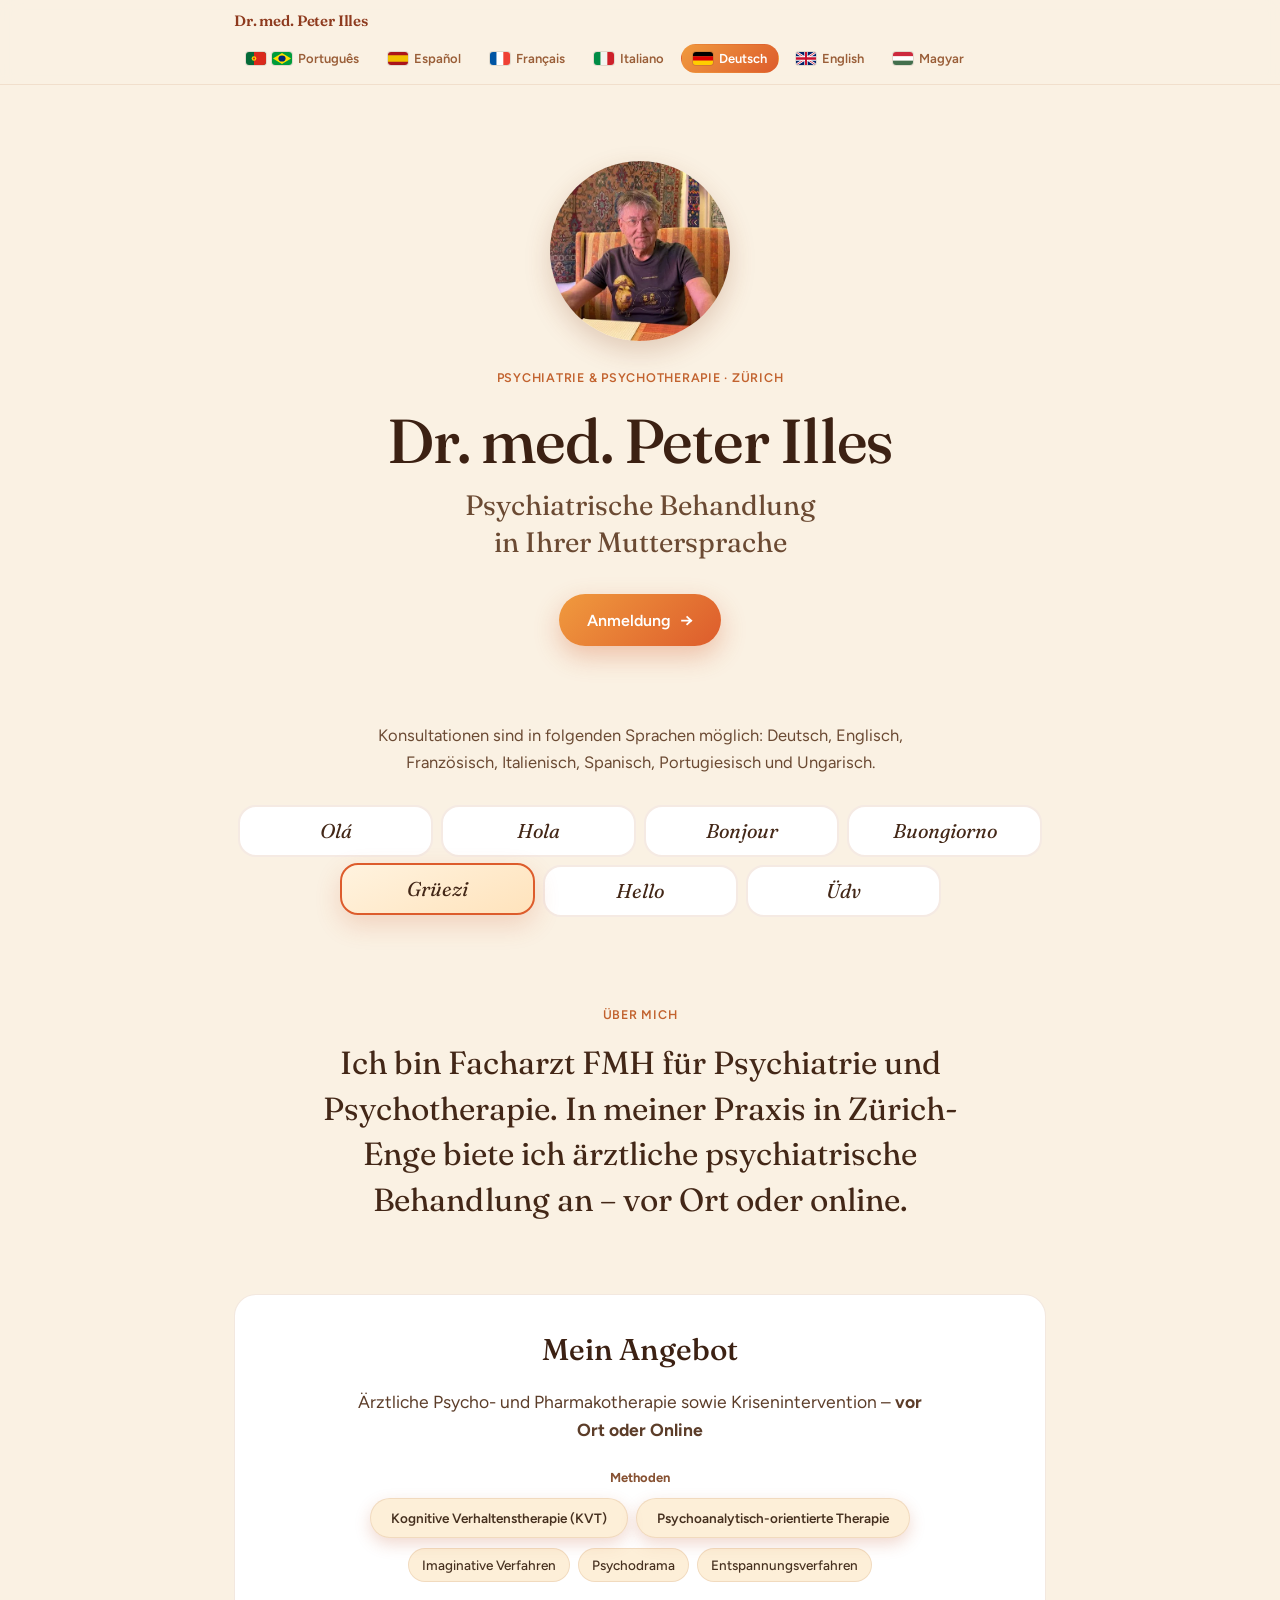
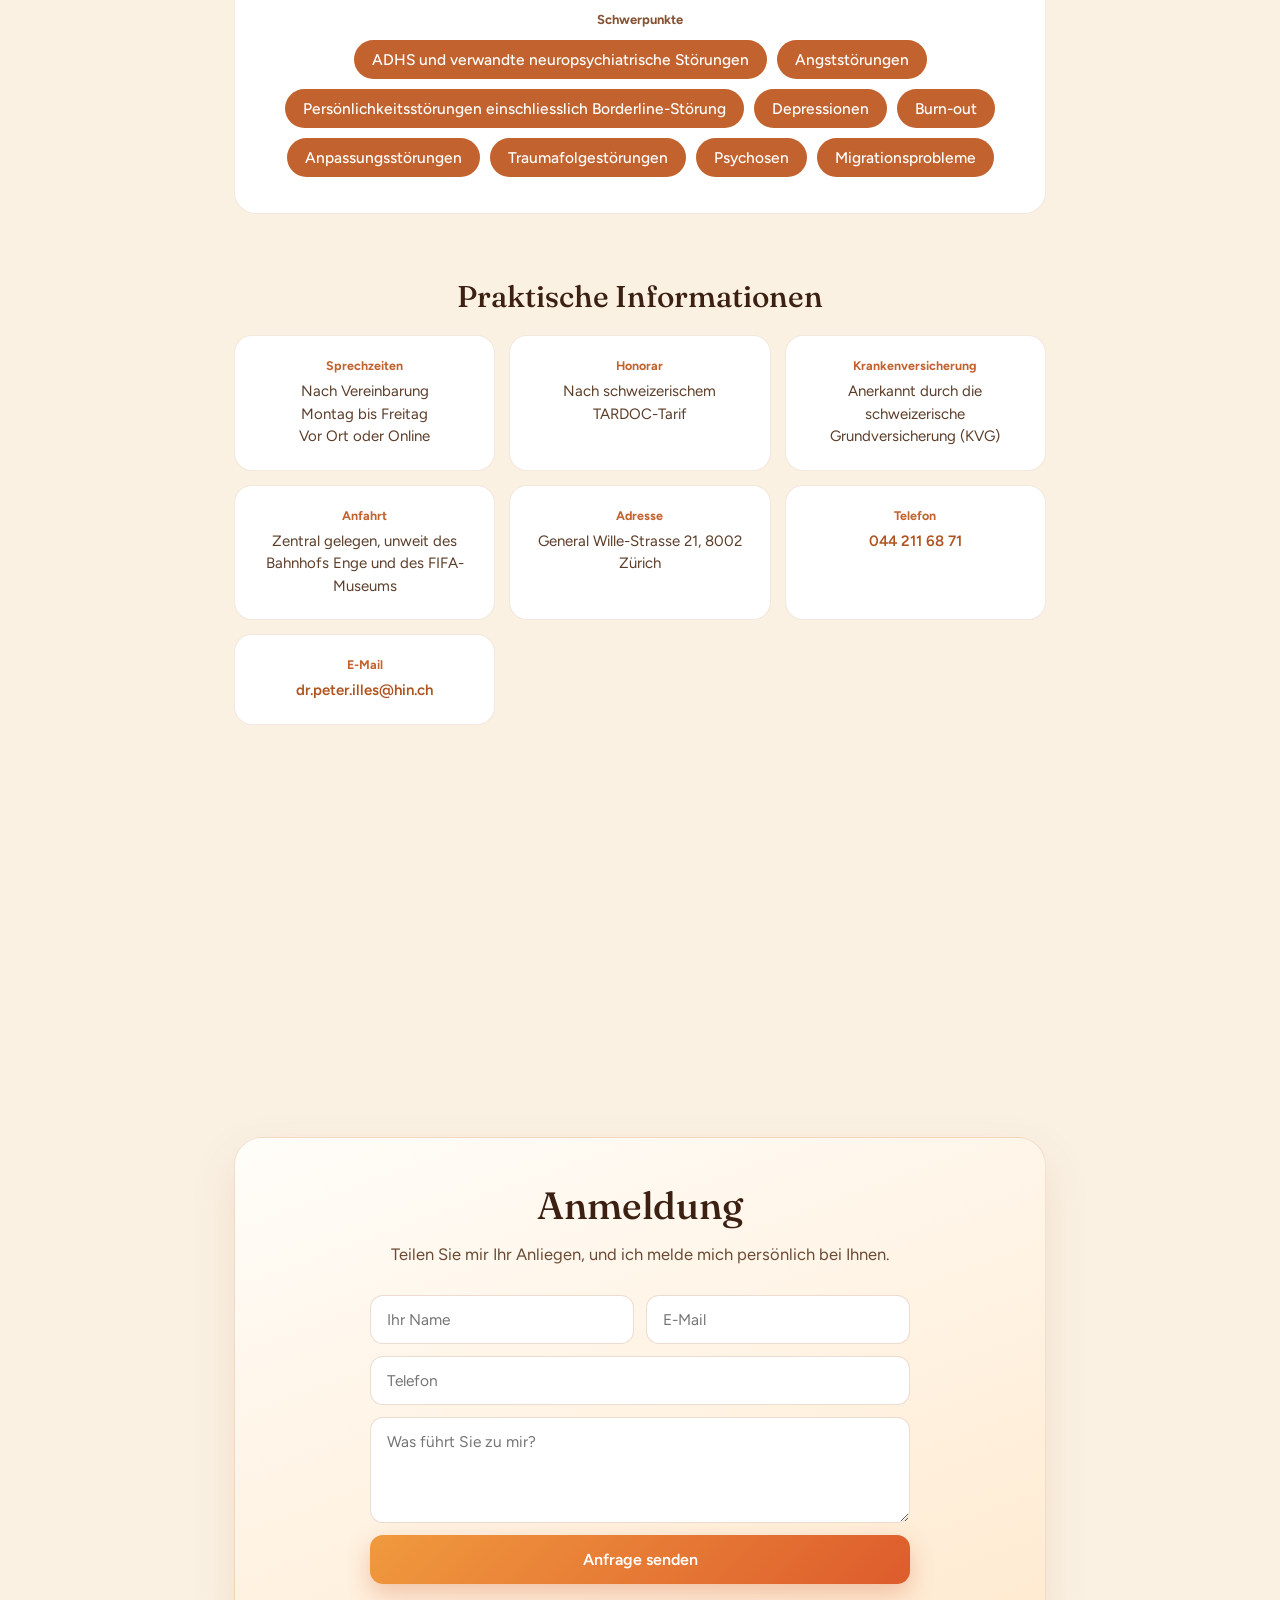
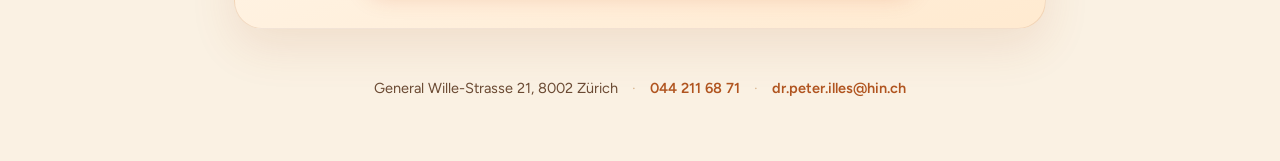
==== commit 7d60eba6: "Hero: Name als Überschrift, "Behandlung in Ihrer Muttersprache" als Untertitel (alle 7 Sprachen) Co-" ====
--- a/index.html
+++ b/index.html
@@ -32,7 +32,7 @@
   <link rel="preconnect" href="https://fonts.gstatic.com" crossorigin>
   <link href="https://fonts.googleapis.com/css2?family=Figtree:wght@400;500;600;700&family=Fraunces:opsz,ital,wght@9..144,0,400;9..144,0,500;9..144,0,600;9..144,1,400&display=swap" rel="stylesheet">
 
-  <style>@keyframes floatUp{0%{opacity:0;transform:translateY(14px)}to{opacity:1;transform:translateY(0)}}*,::after,::before{box-sizing:border-box}body{margin:0;font-family:"Figtree",system-ui,sans-serif;color:#46301f;background:#faf1e3;min-height:100vh;-webkit-font-smoothing:antialiased}::selection{background:#f6c56a;color:#4a2410}a{color:inherit}button{font-family:inherit}#nav{position:sticky;top:0;z-index:20;background:rgba(250,241,227,.86);backdrop-filter:blur(10px);border-bottom:1px solid rgba(180,110,60,.14)}#nav-inner,main{max-width:860px;margin:0 auto}#nav-inner,.pill{align-items:center}#nav-inner{padding:11px 24px;display:flex;justify-content:space-between;gap:14px;flex-wrap:wrap}#hero h1,#langs-intro h2,#nav-name{font-family:"Fraunces",Georgia,serif}#nav-name{font-weight:600;font-size:15px;color:#8e3a1e;letter-spacing:-.01em}#lang-pills{display:flex;flex-wrap:wrap;gap:5px}.pill{text-decoration:none;display:inline-flex;gap:6px;cursor:pointer;font-size:13px;font-weight:600;padding:6px 11px;border-radius:999px;border:1.5px solid transparent;transition:all .2s;background:0 0;color:#9a5e38}.pill.active{background:linear-gradient(135deg,#f09a3e,#dd5c2c);color:#fff}.pill svg{border-radius:3px;box-shadow:0 0 0 1px rgba(0,0,0,.1);flex:none}main{padding:0 24px}#hero{padding:76px 0 44px;text-align:center;animation:floatUp .7s ease both}#hero-portrait{width:180px;height:180px;border-radius:50%;object-fit:cover;object-position:center 28%;margin:0 auto 26px;display:block;box-shadow:0 10px 26px rgba(140,70,30,.22)}#hero-kicker{display:inline-block;font-size:12.5px;font-weight:600;letter-spacing:.06em;text-transform:uppercase;color:#c2622e;margin-bottom:24px}#hero h1,#langs-intro h2{font-weight:500;color:#3c2113}#hero h1{font-size:clamp(36px,5.4vw,62px);line-height:1.04;letter-spacing:-.018em;margin:0 auto 32px;max-width:15ch;text-wrap:balance}#hero-cta{display:inline-flex;align-items:center;gap:9px;background:linear-gradient(135deg,#f09a3e,#dd5c2c);color:#fff;font-weight:600;font-size:16px;text-decoration:none;padding:15px 28px;border-radius:999px;box-shadow:0 10px 26px rgba(210,90,44,.32)}#langs-section{padding:32px 0}#langs-intro{text-align:center;max-width:38em;margin:0 auto 30px}#langs-intro h2{font-size:clamp(26px,3.4vw,38px);margin:0 0 12px}#langs-intro p{font-size:16.5px;line-height:1.6;color:#6b4a33;margin:0}#lang-cards,.lang-card{display:flex;justify-content:center}#lang-cards{flex-wrap:wrap;gap:8px}.lang-card{text-decoration:none;font-family:inherit;cursor:pointer;flex-direction:column;align-items:center;gap:6px;padding:14px 6px;border-radius:18px;transition:all .22s;background:#fff;border:2px solid rgba(180,110,60,.14);width:calc(25% - 8px);min-width:110px}.lang-card.active{background:linear-gradient(155deg,#fff3df,#ffe3bc);border:2px solid #dd5c2c;box-shadow:0 10px 26px rgba(210,90,44,.2);transform:translateY(-2px)}#approach p,.lang-card-hello{font-family:"Fraunces",Georgia,serif;font-weight:400;color:#432717}.lang-card-hello{font-style:italic;font-size:20px;line-height:1}#approach{padding:48px 0;text-align:center}#approach-kicker{font-size:12.5px;font-weight:600;letter-spacing:.06em;text-transform:uppercase;color:#c2622e;margin-bottom:18px}#approach p{font-size:clamp(22px,3vw,32px);line-height:1.42;margin:0 auto;max-width:22em;text-wrap:pretty}#offer{padding:24px 0}#offer-box{background:#fff;border:1px solid rgba(180,110,60,.16);border-radius:22px;padding:36px;text-align:center}#offer-kicker{font-family:"Fraunces",Georgia,serif;font-size:clamp(22px,2.8vw,30px);font-weight:500;color:#3c2113;margin:0 0 20px}#contact-box>p,#offer-body{font-size:17.5px;line-height:1.6;color:#5c3d29;margin:0 auto 26px;max-width:34em}#methods-title{font-size:13px;font-weight:700;color:#875233;margin-bottom:13px}#methods-list{display:flex;flex-direction:column;gap:10px;align-items:center}.methods-primary-row,.methods-secondary-row{display:flex;flex-wrap:wrap;gap:8px;justify-content:center}.method-tag,.method-tag-primary{font-size:13.5px;font-weight:500;background:#f7cd8652;border:1px solid rgba(180,110,60,.16);padding:8px 13px;border-radius:999px}.method-tag-primary{font-weight:600;padding:11px 20px;box-shadow:0 6px 16px rgba(190,80,40,.22)}#focus{padding:24px 0}#focus h2{font-size:clamp(22px,2.8vw,30px);margin:0 0 18px;text-align:center}#focus-list{display:flex;flex-wrap:wrap;gap:10px;justify-content:center}.focus-tag{font-size:15.5px;font-weight:500;color:#fff;background:#c2622e;padding:10px 18px;border-radius:999px}#practical{padding:40px 0 24px}#contact-box h2,#focus h2,#practical h2{font-family:"Fraunces",Georgia,serif;font-weight:500;color:#3c2113}#practical h2{font-size:clamp(22px,2.8vw,30px);margin:0 0 20px;text-align:center}#practical-grid{display:grid;grid-template-columns:repeat(auto-fit,minmax(210px,1fr));gap:14px}.info-card{background:#fff;border:1px solid rgba(180,110,60,.16);border-radius:18px;padding:22px;text-align:center}.info-label{font-size:12.5px;font-weight:700;color:#c2622e;margin-bottom:7px}.info-value{font-size:15px;line-height:1.5;color:#5c3d29}#contact{padding:44px 0 30px;scroll-margin-top:60px}#contact-box{background:linear-gradient(160deg,#fffdf9,#ffead0);border:1px solid rgba(180,110,60,.18);border-radius:28px;padding:44px;box-shadow:0 18px 46px rgba(170,90,45,.12);text-align:center}#contact-box h2{font-size:clamp(26px,3.4vw,38px);margin:0 0 12px}#contact-box>p{font-size:16.5px;color:#6b4a33;margin:0 auto 28px;max-width:32em}#contact-form{display:grid;grid-template-columns:1fr 1fr;gap:12px;max-width:540px;margin:0 auto;text-align:left}#contact-form input,#contact-form textarea{font-family:inherit;font-size:15.5px;color:#46301f;background:#fff;border:1.5px solid rgba(180,110,60,.24);border-radius:13px;padding:14px 16px;outline:0;transition:border-color .2s}#contact-form input:focus,#contact-form textarea:focus{border-color:#dd5c2c}#contact-form input[name=phone],#contact-form textarea,#form-note{grid-column:1/-1}#contact-form textarea{resize:vertical}#contact-form button{grid-column:1/-1;font-family:inherit;font-weight:600;font-size:16px;color:#fff;background:linear-gradient(135deg,#f09a3e,#dd5c2c);border:0;border-radius:13px;padding:15px;cursor:pointer;box-shadow:0 10px 24px rgba(210,90,44,.3);transition:opacity .2s}#contact-form button:hover{opacity:.88}#form-note{font-size:12.5px;color:#a4673f;line-height:1.45;text-align:center}@media (max-width:640px){#contact-box{padding:28px 20px}#contact-form{grid-template-columns:1fr}}footer{padding:20px 0 64px;display:flex;flex-wrap:wrap;gap:14px;justify-content:center;align-items:center}footer a,footer span{font-size:14.5px;color:#6b4a33}footer .dot{color:#d8b48e}footer a{color:#b0541f;text-decoration:none;font-weight:600}#focus-title{font-family:inherit;font-size:13px;font-weight:700;color:#875233;margin:30px 0 13px}</style>
+  <style>@keyframes floatUp{0%{opacity:0;transform:translateY(14px)}to{opacity:1;transform:translateY(0)}}*,::after,::before{box-sizing:border-box}body{margin:0;font-family:"Figtree",system-ui,sans-serif;color:#46301f;background:#faf1e3;min-height:100vh;-webkit-font-smoothing:antialiased}::selection{background:#f6c56a;color:#4a2410}a{color:inherit}button{font-family:inherit}#nav{position:sticky;top:0;z-index:20;background:rgba(250,241,227,.86);backdrop-filter:blur(10px);border-bottom:1px solid rgba(180,110,60,.14)}#nav-inner,main{max-width:860px;margin:0 auto}#nav-inner,.pill{align-items:center}#nav-inner{padding:11px 24px;display:flex;justify-content:space-between;gap:14px;flex-wrap:wrap}#hero h1,#langs-intro h2,#nav-name{font-family:"Fraunces",Georgia,serif}#nav-name{font-weight:600;font-size:15px;color:#8e3a1e;letter-spacing:-.01em}#lang-pills{display:flex;flex-wrap:wrap;gap:5px}.pill{text-decoration:none;display:inline-flex;gap:6px;cursor:pointer;font-size:13px;font-weight:600;padding:6px 11px;border-radius:999px;border:1.5px solid transparent;transition:all .2s;background:0 0;color:#9a5e38}.pill.active{background:linear-gradient(135deg,#f09a3e,#dd5c2c);color:#fff}.pill svg{border-radius:3px;box-shadow:0 0 0 1px rgba(0,0,0,.1);flex:none}main{padding:0 24px}#hero{padding:76px 0 44px;text-align:center;animation:floatUp .7s ease both}#hero-portrait{width:180px;height:180px;border-radius:50%;object-fit:cover;object-position:center 28%;margin:0 auto 26px;display:block;box-shadow:0 10px 26px rgba(140,70,30,.22)}#hero-kicker{display:inline-block;font-size:12.5px;font-weight:600;letter-spacing:.06em;text-transform:uppercase;color:#c2622e;margin-bottom:24px}#hero h1,#langs-intro h2{font-weight:500;color:#3c2113}#hero h1{font-size:clamp(36px,5.4vw,62px);line-height:1.04;letter-spacing:-.018em;margin:0 auto 14px;max-width:none;text-wrap:balance}#hero-lead{font-family:"Fraunces",Georgia,serif;font-weight:400;font-size:clamp(20px,2.6vw,28px);line-height:1.3;color:#6b4a33;max-width:22em;margin:0 auto 34px;text-wrap:balance}#hero-cta{display:inline-flex;align-items:center;gap:9px;background:linear-gradient(135deg,#f09a3e,#dd5c2c);color:#fff;font-weight:600;font-size:16px;text-decoration:none;padding:15px 28px;border-radius:999px;box-shadow:0 10px 26px rgba(210,90,44,.32)}#langs-section{padding:32px 0}#langs-intro{text-align:center;max-width:38em;margin:0 auto 30px}#langs-intro h2{font-size:clamp(26px,3.4vw,38px);margin:0 0 12px}#langs-intro p{font-size:16.5px;line-height:1.6;color:#6b4a33;margin:0}#lang-cards,.lang-card{display:flex;justify-content:center}#lang-cards{flex-wrap:wrap;gap:8px}.lang-card{text-decoration:none;font-family:inherit;cursor:pointer;flex-direction:column;align-items:center;gap:6px;padding:14px 6px;border-radius:18px;transition:all .22s;background:#fff;border:2px solid rgba(180,110,60,.14);width:calc(25% - 8px);min-width:110px}.lang-card.active{background:linear-gradient(155deg,#fff3df,#ffe3bc);border:2px solid #dd5c2c;box-shadow:0 10px 26px rgba(210,90,44,.2);transform:translateY(-2px)}#approach p,.lang-card-hello{font-family:"Fraunces",Georgia,serif;font-weight:400;color:#432717}.lang-card-hello{font-style:italic;font-size:20px;line-height:1}#approach{padding:48px 0;text-align:center}#approach-kicker{font-size:12.5px;font-weight:600;letter-spacing:.06em;text-transform:uppercase;color:#c2622e;margin-bottom:18px}#approach p{font-size:clamp(22px,3vw,32px);line-height:1.42;margin:0 auto;max-width:22em;text-wrap:pretty}#offer{padding:24px 0}#offer-box{background:#fff;border:1px solid rgba(180,110,60,.16);border-radius:22px;padding:36px;text-align:center}#offer-kicker{font-family:"Fraunces",Georgia,serif;font-size:clamp(22px,2.8vw,30px);font-weight:500;color:#3c2113;margin:0 0 20px}#contact-box>p,#offer-body{font-size:17.5px;line-height:1.6;color:#5c3d29;margin:0 auto 26px;max-width:34em}#methods-title{font-size:13px;font-weight:700;color:#875233;margin-bottom:13px}#methods-list{display:flex;flex-direction:column;gap:10px;align-items:center}.methods-primary-row,.methods-secondary-row{display:flex;flex-wrap:wrap;gap:8px;justify-content:center}.method-tag,.method-tag-primary{font-size:13.5px;font-weight:500;background:#f7cd8652;border:1px solid rgba(180,110,60,.16);padding:8px 13px;border-radius:999px}.method-tag-primary{font-weight:600;padding:11px 20px;box-shadow:0 6px 16px rgba(190,80,40,.22)}#focus{padding:24px 0}#focus h2{font-size:clamp(22px,2.8vw,30px);margin:0 0 18px;text-align:center}#focus-list{display:flex;flex-wrap:wrap;gap:10px;justify-content:center}.focus-tag{font-size:15.5px;font-weight:500;color:#fff;background:#c2622e;padding:10px 18px;border-radius:999px}#practical{padding:40px 0 24px}#contact-box h2,#focus h2,#practical h2{font-family:"Fraunces",Georgia,serif;font-weight:500;color:#3c2113}#practical h2{font-size:clamp(22px,2.8vw,30px);margin:0 0 20px;text-align:center}#practical-grid{display:grid;grid-template-columns:repeat(auto-fit,minmax(210px,1fr));gap:14px}.info-card{background:#fff;border:1px solid rgba(180,110,60,.16);border-radius:18px;padding:22px;text-align:center}.info-label{font-size:12.5px;font-weight:700;color:#c2622e;margin-bottom:7px}.info-value{font-size:15px;line-height:1.5;color:#5c3d29}#contact{padding:44px 0 30px;scroll-margin-top:60px}#contact-box{background:linear-gradient(160deg,#fffdf9,#ffead0);border:1px solid rgba(180,110,60,.18);border-radius:28px;padding:44px;box-shadow:0 18px 46px rgba(170,90,45,.12);text-align:center}#contact-box h2{font-size:clamp(26px,3.4vw,38px);margin:0 0 12px}#contact-box>p{font-size:16.5px;color:#6b4a33;margin:0 auto 28px;max-width:32em}#contact-form{display:grid;grid-template-columns:1fr 1fr;gap:12px;max-width:540px;margin:0 auto;text-align:left}#contact-form input,#contact-form textarea{font-family:inherit;font-size:15.5px;color:#46301f;background:#fff;border:1.5px solid rgba(180,110,60,.24);border-radius:13px;padding:14px 16px;outline:0;transition:border-color .2s}#contact-form input:focus,#contact-form textarea:focus{border-color:#dd5c2c}#contact-form input[name=phone],#contact-form textarea,#form-note{grid-column:1/-1}#contact-form textarea{resize:vertical}#contact-form button{grid-column:1/-1;font-family:inherit;font-weight:600;font-size:16px;color:#fff;background:linear-gradient(135deg,#f09a3e,#dd5c2c);border:0;border-radius:13px;padding:15px;cursor:pointer;box-shadow:0 10px 24px rgba(210,90,44,.3);transition:opacity .2s}#contact-form button:hover{opacity:.88}#form-note{font-size:12.5px;color:#a4673f;line-height:1.45;text-align:center}@media (max-width:640px){#contact-box{padding:28px 20px}#contact-form{grid-template-columns:1fr}}footer{padding:20px 0 64px;display:flex;flex-wrap:wrap;gap:14px;justify-content:center;align-items:center}footer a,footer span{font-size:14.5px;color:#6b4a33}footer .dot{color:#d8b48e}footer a{color:#b0541f;text-decoration:none;font-weight:600}#focus-title{font-family:inherit;font-size:13px;font-weight:700;color:#875233;margin:30px 0 13px}</style>
 
   <script type="application/ld+json">{"@context":"https://schema.org","@type":"Physician","@id":"https://peterilles.info/#physician","name":"Dr. med. Peter Illes","description":"Psychiater Zürich: Dr. med. Peter Illes, Facharzt FMH. Therapie auf Deutsch, Englisch, Französisch, Italienisch, Spanisch, Portugiesisch und Ungarisch – vor Ort oder online.","medicalSpecialty":"https://schema.org/Psychiatric","url":"https://peterilles.info/","image":"https://peterilles.info/dr-illes-portrait.webp","telephone":"+41442116871","email":"mailto:dr.peter.illes@hin.ch","address":{"@type":"PostalAddress","streetAddress":"General Wille-Strasse 21","postalCode":"8002","addressLocality":"Zürich","addressCountry":"CH"},"geo":{"@type":"GeoCoordinates","latitude":47.36374597116766,"longitude":8.529243776901245},"hasMap":"https://www.google.com/maps/search/?api=1&query=General+Wille-Strasse+21%2C+8002+Z%C3%BCrich","availableLanguage":["German","English","French","Italian","Spanish","Portuguese","Hungarian"]}</script>
 </head>
@@ -51,7 +51,8 @@
   <section id="hero">
     <img id="hero-portrait" src="/dr-illes-portrait.webp" alt="Dr. med. Peter Illes" width="180" height="180" fetchpriority="high" decoding="async">
     <div id="hero-kicker">Psychiatrie & Psychotherapie · Zürich</div>
-    <h1 id="hero-lead">Psychiatrische Behandlung in Ihrer Muttersprache</h1>
+    <h1 id="hero-name">Dr. med. Peter Illes</h1>
+    <p id="hero-lead">Psychiatrische Behandlung in Ihrer Muttersprache</p>
     <a href="#contact" id="hero-cta">Anmeldung <span style="font-size:18px">→</span></a>
   </section>
 
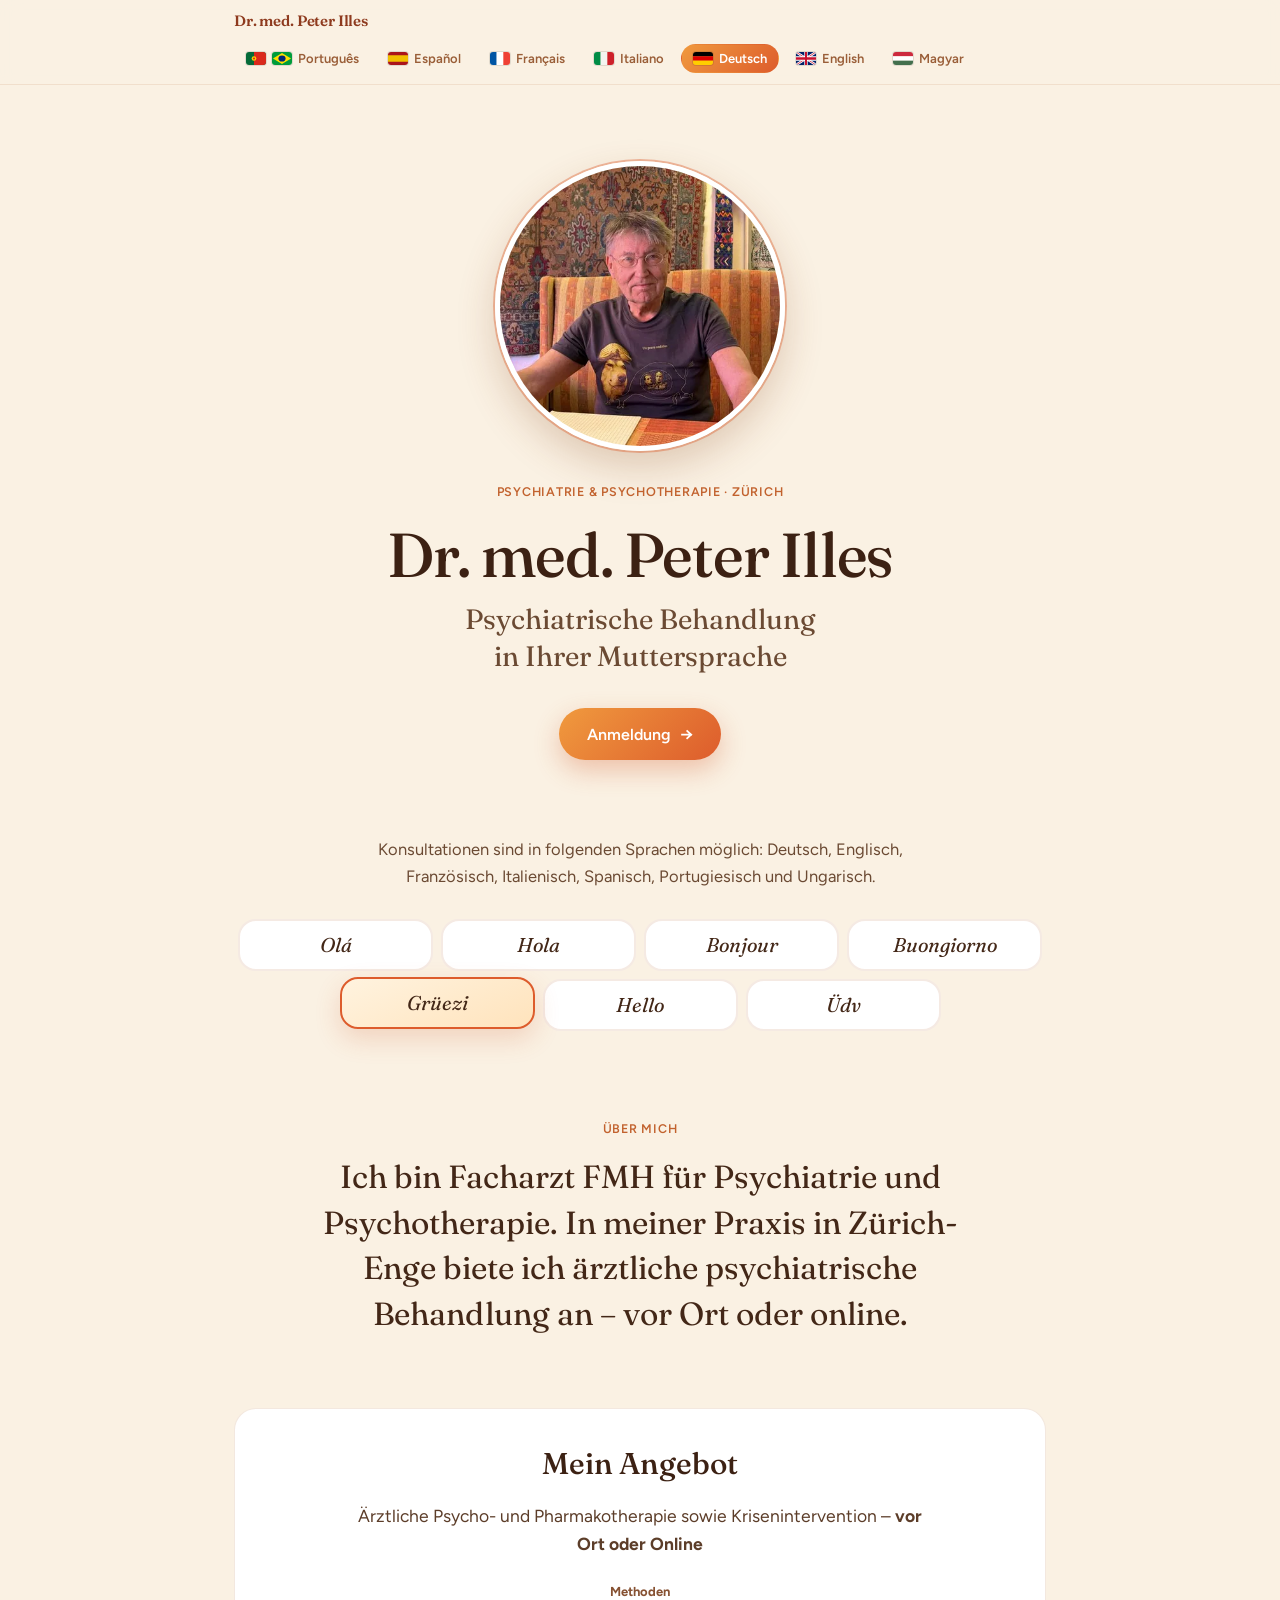
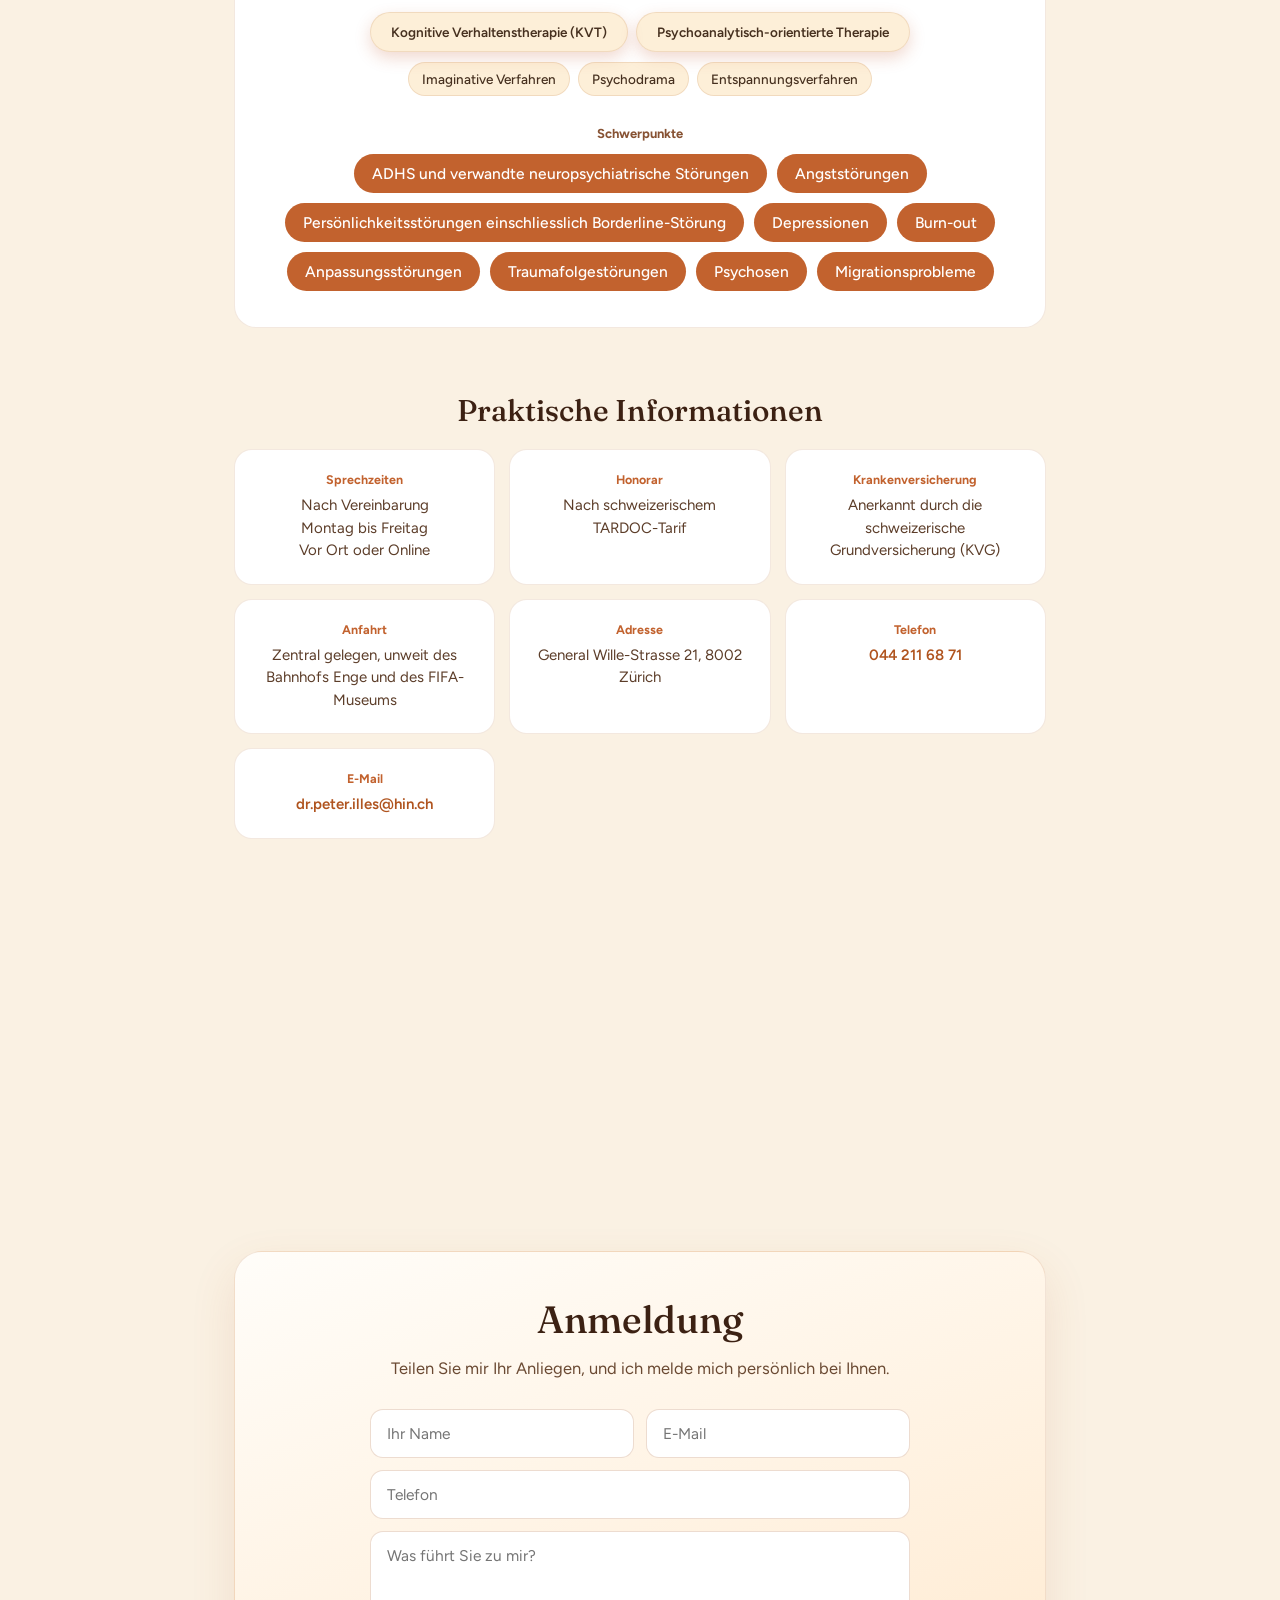
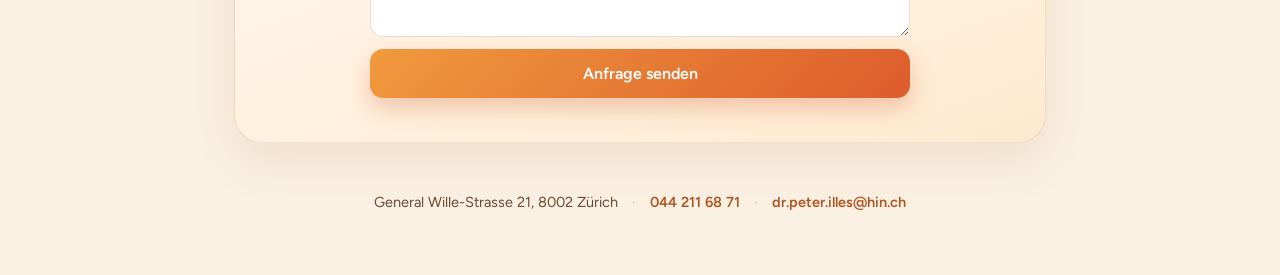
==== commit 6c7accb0: "Hero: Portrait größer (bis 290px) mit weissem Rand und feinem Ring Co-Authored-By: Claude Sonnet 5.5" ====
--- a/index.html
+++ b/index.html
@@ -32,7 +32,7 @@
   <link rel="preconnect" href="https://fonts.gstatic.com" crossorigin>
   <link href="https://fonts.googleapis.com/css2?family=Figtree:wght@400;500;600;700&family=Fraunces:opsz,ital,wght@9..144,0,400;9..144,0,500;9..144,0,600;9..144,1,400&display=swap" rel="stylesheet">
 
-  <style>@keyframes floatUp{0%{opacity:0;transform:translateY(14px)}to{opacity:1;transform:translateY(0)}}*,::after,::before{box-sizing:border-box}body{margin:0;font-family:"Figtree",system-ui,sans-serif;color:#46301f;background:#faf1e3;min-height:100vh;-webkit-font-smoothing:antialiased}::selection{background:#f6c56a;color:#4a2410}a{color:inherit}button{font-family:inherit}#nav{position:sticky;top:0;z-index:20;background:rgba(250,241,227,.86);backdrop-filter:blur(10px);border-bottom:1px solid rgba(180,110,60,.14)}#nav-inner,main{max-width:860px;margin:0 auto}#nav-inner,.pill{align-items:center}#nav-inner{padding:11px 24px;display:flex;justify-content:space-between;gap:14px;flex-wrap:wrap}#hero h1,#langs-intro h2,#nav-name{font-family:"Fraunces",Georgia,serif}#nav-name{font-weight:600;font-size:15px;color:#8e3a1e;letter-spacing:-.01em}#lang-pills{display:flex;flex-wrap:wrap;gap:5px}.pill{text-decoration:none;display:inline-flex;gap:6px;cursor:pointer;font-size:13px;font-weight:600;padding:6px 11px;border-radius:999px;border:1.5px solid transparent;transition:all .2s;background:0 0;color:#9a5e38}.pill.active{background:linear-gradient(135deg,#f09a3e,#dd5c2c);color:#fff}.pill svg{border-radius:3px;box-shadow:0 0 0 1px rgba(0,0,0,.1);flex:none}main{padding:0 24px}#hero{padding:76px 0 44px;text-align:center;animation:floatUp .7s ease both}#hero-portrait{width:180px;height:180px;border-radius:50%;object-fit:cover;object-position:center 28%;margin:0 auto 26px;display:block;box-shadow:0 10px 26px rgba(140,70,30,.22)}#hero-kicker{display:inline-block;font-size:12.5px;font-weight:600;letter-spacing:.06em;text-transform:uppercase;color:#c2622e;margin-bottom:24px}#hero h1,#langs-intro h2{font-weight:500;color:#3c2113}#hero h1{font-size:clamp(36px,5.4vw,62px);line-height:1.04;letter-spacing:-.018em;margin:0 auto 14px;max-width:none;text-wrap:balance}#hero-lead{font-family:"Fraunces",Georgia,serif;font-weight:400;font-size:clamp(20px,2.6vw,28px);line-height:1.3;color:#6b4a33;max-width:22em;margin:0 auto 34px;text-wrap:balance}#hero-cta{display:inline-flex;align-items:center;gap:9px;background:linear-gradient(135deg,#f09a3e,#dd5c2c);color:#fff;font-weight:600;font-size:16px;text-decoration:none;padding:15px 28px;border-radius:999px;box-shadow:0 10px 26px rgba(210,90,44,.32)}#langs-section{padding:32px 0}#langs-intro{text-align:center;max-width:38em;margin:0 auto 30px}#langs-intro h2{font-size:clamp(26px,3.4vw,38px);margin:0 0 12px}#langs-intro p{font-size:16.5px;line-height:1.6;color:#6b4a33;margin:0}#lang-cards,.lang-card{display:flex;justify-content:center}#lang-cards{flex-wrap:wrap;gap:8px}.lang-card{text-decoration:none;font-family:inherit;cursor:pointer;flex-direction:column;align-items:center;gap:6px;padding:14px 6px;border-radius:18px;transition:all .22s;background:#fff;border:2px solid rgba(180,110,60,.14);width:calc(25% - 8px);min-width:110px}.lang-card.active{background:linear-gradient(155deg,#fff3df,#ffe3bc);border:2px solid #dd5c2c;box-shadow:0 10px 26px rgba(210,90,44,.2);transform:translateY(-2px)}#approach p,.lang-card-hello{font-family:"Fraunces",Georgia,serif;font-weight:400;color:#432717}.lang-card-hello{font-style:italic;font-size:20px;line-height:1}#approach{padding:48px 0;text-align:center}#approach-kicker{font-size:12.5px;font-weight:600;letter-spacing:.06em;text-transform:uppercase;color:#c2622e;margin-bottom:18px}#approach p{font-size:clamp(22px,3vw,32px);line-height:1.42;margin:0 auto;max-width:22em;text-wrap:pretty}#offer{padding:24px 0}#offer-box{background:#fff;border:1px solid rgba(180,110,60,.16);border-radius:22px;padding:36px;text-align:center}#offer-kicker{font-family:"Fraunces",Georgia,serif;font-size:clamp(22px,2.8vw,30px);font-weight:500;color:#3c2113;margin:0 0 20px}#contact-box>p,#offer-body{font-size:17.5px;line-height:1.6;color:#5c3d29;margin:0 auto 26px;max-width:34em}#methods-title{font-size:13px;font-weight:700;color:#875233;margin-bottom:13px}#methods-list{display:flex;flex-direction:column;gap:10px;align-items:center}.methods-primary-row,.methods-secondary-row{display:flex;flex-wrap:wrap;gap:8px;justify-content:center}.method-tag,.method-tag-primary{font-size:13.5px;font-weight:500;background:#f7cd8652;border:1px solid rgba(180,110,60,.16);padding:8px 13px;border-radius:999px}.method-tag-primary{font-weight:600;padding:11px 20px;box-shadow:0 6px 16px rgba(190,80,40,.22)}#focus{padding:24px 0}#focus h2{font-size:clamp(22px,2.8vw,30px);margin:0 0 18px;text-align:center}#focus-list{display:flex;flex-wrap:wrap;gap:10px;justify-content:center}.focus-tag{font-size:15.5px;font-weight:500;color:#fff;background:#c2622e;padding:10px 18px;border-radius:999px}#practical{padding:40px 0 24px}#contact-box h2,#focus h2,#practical h2{font-family:"Fraunces",Georgia,serif;font-weight:500;color:#3c2113}#practical h2{font-size:clamp(22px,2.8vw,30px);margin:0 0 20px;text-align:center}#practical-grid{display:grid;grid-template-columns:repeat(auto-fit,minmax(210px,1fr));gap:14px}.info-card{background:#fff;border:1px solid rgba(180,110,60,.16);border-radius:18px;padding:22px;text-align:center}.info-label{font-size:12.5px;font-weight:700;color:#c2622e;margin-bottom:7px}.info-value{font-size:15px;line-height:1.5;color:#5c3d29}#contact{padding:44px 0 30px;scroll-margin-top:60px}#contact-box{background:linear-gradient(160deg,#fffdf9,#ffead0);border:1px solid rgba(180,110,60,.18);border-radius:28px;padding:44px;box-shadow:0 18px 46px rgba(170,90,45,.12);text-align:center}#contact-box h2{font-size:clamp(26px,3.4vw,38px);margin:0 0 12px}#contact-box>p{font-size:16.5px;color:#6b4a33;margin:0 auto 28px;max-width:32em}#contact-form{display:grid;grid-template-columns:1fr 1fr;gap:12px;max-width:540px;margin:0 auto;text-align:left}#contact-form input,#contact-form textarea{font-family:inherit;font-size:15.5px;color:#46301f;background:#fff;border:1.5px solid rgba(180,110,60,.24);border-radius:13px;padding:14px 16px;outline:0;transition:border-color .2s}#contact-form input:focus,#contact-form textarea:focus{border-color:#dd5c2c}#contact-form input[name=phone],#contact-form textarea,#form-note{grid-column:1/-1}#contact-form textarea{resize:vertical}#contact-form button{grid-column:1/-1;font-family:inherit;font-weight:600;font-size:16px;color:#fff;background:linear-gradient(135deg,#f09a3e,#dd5c2c);border:0;border-radius:13px;padding:15px;cursor:pointer;box-shadow:0 10px 24px rgba(210,90,44,.3);transition:opacity .2s}#contact-form button:hover{opacity:.88}#form-note{font-size:12.5px;color:#a4673f;line-height:1.45;text-align:center}@media (max-width:640px){#contact-box{padding:28px 20px}#contact-form{grid-template-columns:1fr}}footer{padding:20px 0 64px;display:flex;flex-wrap:wrap;gap:14px;justify-content:center;align-items:center}footer a,footer span{font-size:14.5px;color:#6b4a33}footer .dot{color:#d8b48e}footer a{color:#b0541f;text-decoration:none;font-weight:600}#focus-title{font-family:inherit;font-size:13px;font-weight:700;color:#875233;margin:30px 0 13px}</style>
+  <style>@keyframes floatUp{0%{opacity:0;transform:translateY(14px)}to{opacity:1;transform:translateY(0)}}*,::after,::before{box-sizing:border-box}body{margin:0;font-family:"Figtree",system-ui,sans-serif;color:#46301f;background:#faf1e3;min-height:100vh;-webkit-font-smoothing:antialiased}::selection{background:#f6c56a;color:#4a2410}a{color:inherit}button{font-family:inherit}#nav{position:sticky;top:0;z-index:20;background:rgba(250,241,227,.86);backdrop-filter:blur(10px);border-bottom:1px solid rgba(180,110,60,.14)}#nav-inner,main{max-width:860px;margin:0 auto}#nav-inner,.pill{align-items:center}#nav-inner{padding:11px 24px;display:flex;justify-content:space-between;gap:14px;flex-wrap:wrap}#hero h1,#langs-intro h2,#nav-name{font-family:"Fraunces",Georgia,serif}#nav-name{font-weight:600;font-size:15px;color:#8e3a1e;letter-spacing:-.01em}#lang-pills{display:flex;flex-wrap:wrap;gap:5px}.pill{text-decoration:none;display:inline-flex;gap:6px;cursor:pointer;font-size:13px;font-weight:600;padding:6px 11px;border-radius:999px;border:1.5px solid transparent;transition:all .2s;background:0 0;color:#9a5e38}.pill.active{background:linear-gradient(135deg,#f09a3e,#dd5c2c);color:#fff}.pill svg{border-radius:3px;box-shadow:0 0 0 1px rgba(0,0,0,.1);flex:none}main{padding:0 24px}#hero{padding:76px 0 44px;text-align:center;animation:floatUp .7s ease both}#hero-portrait{width:clamp(230px,34vw,290px);height:clamp(230px,34vw,290px);border-radius:50%;object-fit:cover;object-position:center 28%;margin:0 auto 30px;display:block;border:5px solid #fff;box-shadow:0 0 0 2px rgba(221,92,44,.4),0 16px 38px rgba(140,70,30,.24)}#hero-kicker{display:inline-block;font-size:12.5px;font-weight:600;letter-spacing:.06em;text-transform:uppercase;color:#c2622e;margin-bottom:24px}#hero h1,#langs-intro h2{font-weight:500;color:#3c2113}#hero h1{font-size:clamp(36px,5.4vw,62px);line-height:1.04;letter-spacing:-.018em;margin:0 auto 14px;max-width:none;text-wrap:balance}#hero-lead{font-family:"Fraunces",Georgia,serif;font-weight:400;font-size:clamp(20px,2.6vw,28px);line-height:1.3;color:#6b4a33;max-width:22em;margin:0 auto 34px;text-wrap:balance}#hero-cta{display:inline-flex;align-items:center;gap:9px;background:linear-gradient(135deg,#f09a3e,#dd5c2c);color:#fff;font-weight:600;font-size:16px;text-decoration:none;padding:15px 28px;border-radius:999px;box-shadow:0 10px 26px rgba(210,90,44,.32)}#langs-section{padding:32px 0}#langs-intro{text-align:center;max-width:38em;margin:0 auto 30px}#langs-intro h2{font-size:clamp(26px,3.4vw,38px);margin:0 0 12px}#langs-intro p{font-size:16.5px;line-height:1.6;color:#6b4a33;margin:0}#lang-cards,.lang-card{display:flex;justify-content:center}#lang-cards{flex-wrap:wrap;gap:8px}.lang-card{text-decoration:none;font-family:inherit;cursor:pointer;flex-direction:column;align-items:center;gap:6px;padding:14px 6px;border-radius:18px;transition:all .22s;background:#fff;border:2px solid rgba(180,110,60,.14);width:calc(25% - 8px);min-width:110px}.lang-card.active{background:linear-gradient(155deg,#fff3df,#ffe3bc);border:2px solid #dd5c2c;box-shadow:0 10px 26px rgba(210,90,44,.2);transform:translateY(-2px)}#approach p,.lang-card-hello{font-family:"Fraunces",Georgia,serif;font-weight:400;color:#432717}.lang-card-hello{font-style:italic;font-size:20px;line-height:1}#approach{padding:48px 0;text-align:center}#approach-kicker{font-size:12.5px;font-weight:600;letter-spacing:.06em;text-transform:uppercase;color:#c2622e;margin-bottom:18px}#approach p{font-size:clamp(22px,3vw,32px);line-height:1.42;margin:0 auto;max-width:22em;text-wrap:pretty}#offer{padding:24px 0}#offer-box{background:#fff;border:1px solid rgba(180,110,60,.16);border-radius:22px;padding:36px;text-align:center}#offer-kicker{font-family:"Fraunces",Georgia,serif;font-size:clamp(22px,2.8vw,30px);font-weight:500;color:#3c2113;margin:0 0 20px}#contact-box>p,#offer-body{font-size:17.5px;line-height:1.6;color:#5c3d29;margin:0 auto 26px;max-width:34em}#methods-title{font-size:13px;font-weight:700;color:#875233;margin-bottom:13px}#methods-list{display:flex;flex-direction:column;gap:10px;align-items:center}.methods-primary-row,.methods-secondary-row{display:flex;flex-wrap:wrap;gap:8px;justify-content:center}.method-tag,.method-tag-primary{font-size:13.5px;font-weight:500;background:#f7cd8652;border:1px solid rgba(180,110,60,.16);padding:8px 13px;border-radius:999px}.method-tag-primary{font-weight:600;padding:11px 20px;box-shadow:0 6px 16px rgba(190,80,40,.22)}#focus{padding:24px 0}#focus h2{font-size:clamp(22px,2.8vw,30px);margin:0 0 18px;text-align:center}#focus-list{display:flex;flex-wrap:wrap;gap:10px;justify-content:center}.focus-tag{font-size:15.5px;font-weight:500;color:#fff;background:#c2622e;padding:10px 18px;border-radius:999px}#practical{padding:40px 0 24px}#contact-box h2,#focus h2,#practical h2{font-family:"Fraunces",Georgia,serif;font-weight:500;color:#3c2113}#practical h2{font-size:clamp(22px,2.8vw,30px);margin:0 0 20px;text-align:center}#practical-grid{display:grid;grid-template-columns:repeat(auto-fit,minmax(210px,1fr));gap:14px}.info-card{background:#fff;border:1px solid rgba(180,110,60,.16);border-radius:18px;padding:22px;text-align:center}.info-label{font-size:12.5px;font-weight:700;color:#c2622e;margin-bottom:7px}.info-value{font-size:15px;line-height:1.5;color:#5c3d29}#contact{padding:44px 0 30px;scroll-margin-top:60px}#contact-box{background:linear-gradient(160deg,#fffdf9,#ffead0);border:1px solid rgba(180,110,60,.18);border-radius:28px;padding:44px;box-shadow:0 18px 46px rgba(170,90,45,.12);text-align:center}#contact-box h2{font-size:clamp(26px,3.4vw,38px);margin:0 0 12px}#contact-box>p{font-size:16.5px;color:#6b4a33;margin:0 auto 28px;max-width:32em}#contact-form{display:grid;grid-template-columns:1fr 1fr;gap:12px;max-width:540px;margin:0 auto;text-align:left}#contact-form input,#contact-form textarea{font-family:inherit;font-size:15.5px;color:#46301f;background:#fff;border:1.5px solid rgba(180,110,60,.24);border-radius:13px;padding:14px 16px;outline:0;transition:border-color .2s}#contact-form input:focus,#contact-form textarea:focus{border-color:#dd5c2c}#contact-form input[name=phone],#contact-form textarea,#form-note{grid-column:1/-1}#contact-form textarea{resize:vertical}#contact-form button{grid-column:1/-1;font-family:inherit;font-weight:600;font-size:16px;color:#fff;background:linear-gradient(135deg,#f09a3e,#dd5c2c);border:0;border-radius:13px;padding:15px;cursor:pointer;box-shadow:0 10px 24px rgba(210,90,44,.3);transition:opacity .2s}#contact-form button:hover{opacity:.88}#form-note{font-size:12.5px;color:#a4673f;line-height:1.45;text-align:center}@media (max-width:640px){#contact-box{padding:28px 20px}#contact-form{grid-template-columns:1fr}}footer{padding:20px 0 64px;display:flex;flex-wrap:wrap;gap:14px;justify-content:center;align-items:center}footer a,footer span{font-size:14.5px;color:#6b4a33}footer .dot{color:#d8b48e}footer a{color:#b0541f;text-decoration:none;font-weight:600}#focus-title{font-family:inherit;font-size:13px;font-weight:700;color:#875233;margin:30px 0 13px}</style>
 
   <script type="application/ld+json">{"@context":"https://schema.org","@type":"Physician","@id":"https://peterilles.info/#physician","name":"Dr. med. Peter Illes","description":"Psychiater Zürich: Dr. med. Peter Illes, Facharzt FMH. Therapie auf Deutsch, Englisch, Französisch, Italienisch, Spanisch, Portugiesisch und Ungarisch – vor Ort oder online.","medicalSpecialty":"https://schema.org/Psychiatric","url":"https://peterilles.info/","image":"https://peterilles.info/dr-illes-portrait.webp","telephone":"+41442116871","email":"mailto:dr.peter.illes@hin.ch","address":{"@type":"PostalAddress","streetAddress":"General Wille-Strasse 21","postalCode":"8002","addressLocality":"Zürich","addressCountry":"CH"},"geo":{"@type":"GeoCoordinates","latitude":47.36374597116766,"longitude":8.529243776901245},"hasMap":"https://www.google.com/maps/search/?api=1&query=General+Wille-Strasse+21%2C+8002+Z%C3%BCrich","availableLanguage":["German","English","French","Italian","Spanish","Portuguese","Hungarian"]}</script>
 </head>
@@ -49,7 +49,7 @@
 <main>
   <!-- HERO -->
   <section id="hero">
-    <img id="hero-portrait" src="/dr-illes-portrait.webp" alt="Dr. med. Peter Illes" width="180" height="180" fetchpriority="high" decoding="async">
+    <img id="hero-portrait" src="/dr-illes-portrait.webp" alt="Dr. med. Peter Illes" width="290" height="290" fetchpriority="high" decoding="async">
     <div id="hero-kicker">Psychiatrie & Psychotherapie · Zürich</div>
     <h1 id="hero-name">Dr. med. Peter Illes</h1>
     <p id="hero-lead">Psychiatrische Behandlung in Ihrer Muttersprache</p>
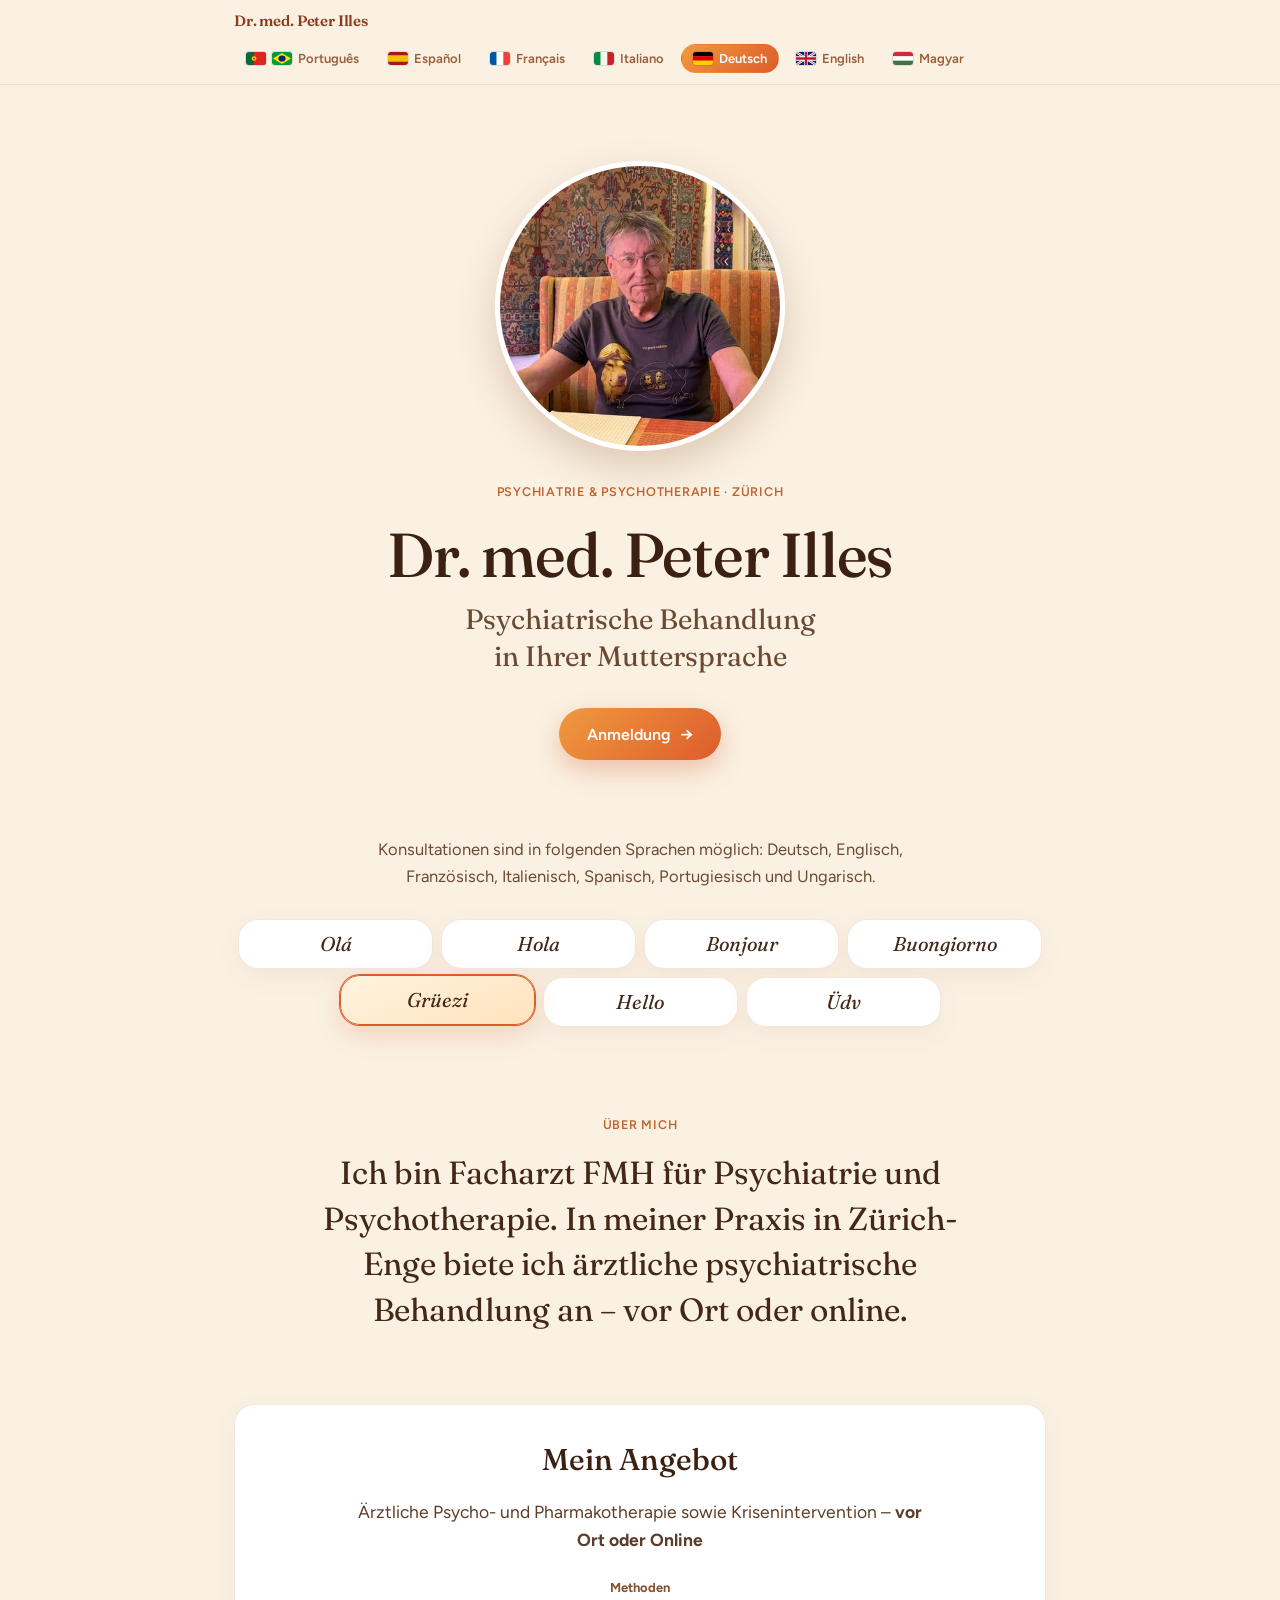
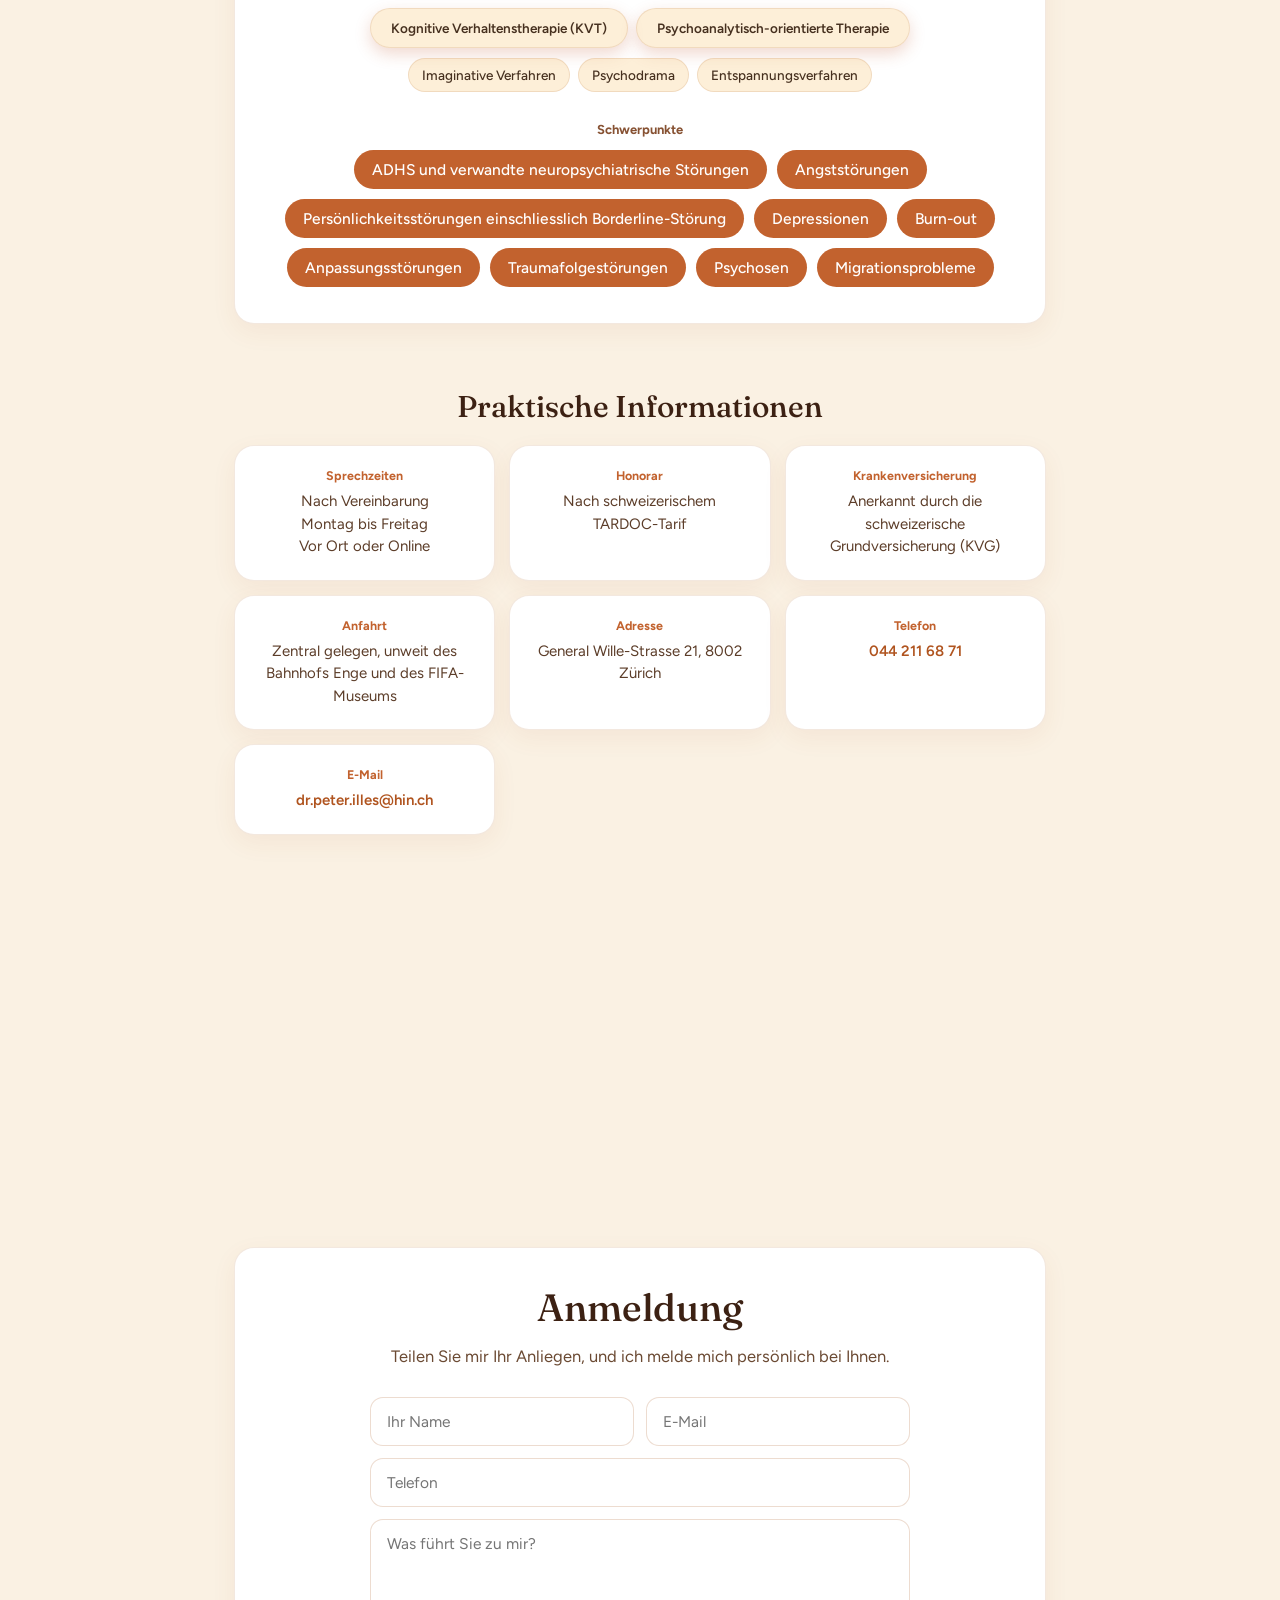
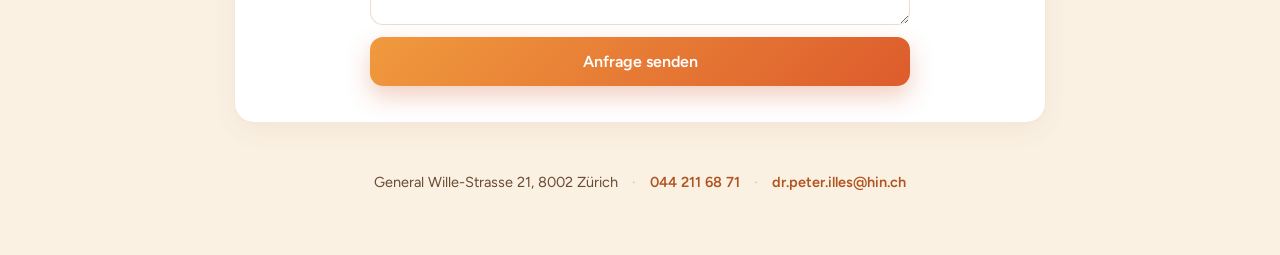
==== commit 62150a95: "Design: Foto ohne orangen Ring, Kästen vereinheitlicht (Radius, Rand, Schatten, Weiss) Co-Authored-B" ====
--- a/index.html
+++ b/index.html
@@ -32,7 +32,7 @@
   <link rel="preconnect" href="https://fonts.gstatic.com" crossorigin>
   <link href="https://fonts.googleapis.com/css2?family=Figtree:wght@400;500;600;700&family=Fraunces:opsz,ital,wght@9..144,0,400;9..144,0,500;9..144,0,600;9..144,1,400&display=swap" rel="stylesheet">
 
-  <style>@keyframes floatUp{0%{opacity:0;transform:translateY(14px)}to{opacity:1;transform:translateY(0)}}*,::after,::before{box-sizing:border-box}body{margin:0;font-family:"Figtree",system-ui,sans-serif;color:#46301f;background:#faf1e3;min-height:100vh;-webkit-font-smoothing:antialiased}::selection{background:#f6c56a;color:#4a2410}a{color:inherit}button{font-family:inherit}#nav{position:sticky;top:0;z-index:20;background:rgba(250,241,227,.86);backdrop-filter:blur(10px);border-bottom:1px solid rgba(180,110,60,.14)}#nav-inner,main{max-width:860px;margin:0 auto}#nav-inner,.pill{align-items:center}#nav-inner{padding:11px 24px;display:flex;justify-content:space-between;gap:14px;flex-wrap:wrap}#hero h1,#langs-intro h2,#nav-name{font-family:"Fraunces",Georgia,serif}#nav-name{font-weight:600;font-size:15px;color:#8e3a1e;letter-spacing:-.01em}#lang-pills{display:flex;flex-wrap:wrap;gap:5px}.pill{text-decoration:none;display:inline-flex;gap:6px;cursor:pointer;font-size:13px;font-weight:600;padding:6px 11px;border-radius:999px;border:1.5px solid transparent;transition:all .2s;background:0 0;color:#9a5e38}.pill.active{background:linear-gradient(135deg,#f09a3e,#dd5c2c);color:#fff}.pill svg{border-radius:3px;box-shadow:0 0 0 1px rgba(0,0,0,.1);flex:none}main{padding:0 24px}#hero{padding:76px 0 44px;text-align:center;animation:floatUp .7s ease both}#hero-portrait{width:clamp(230px,34vw,290px);height:clamp(230px,34vw,290px);border-radius:50%;object-fit:cover;object-position:center 28%;margin:0 auto 30px;display:block;border:5px solid #fff;box-shadow:0 0 0 2px rgba(221,92,44,.4),0 16px 38px rgba(140,70,30,.24)}#hero-kicker{display:inline-block;font-size:12.5px;font-weight:600;letter-spacing:.06em;text-transform:uppercase;color:#c2622e;margin-bottom:24px}#hero h1,#langs-intro h2{font-weight:500;color:#3c2113}#hero h1{font-size:clamp(36px,5.4vw,62px);line-height:1.04;letter-spacing:-.018em;margin:0 auto 14px;max-width:none;text-wrap:balance}#hero-lead{font-family:"Fraunces",Georgia,serif;font-weight:400;font-size:clamp(20px,2.6vw,28px);line-height:1.3;color:#6b4a33;max-width:22em;margin:0 auto 34px;text-wrap:balance}#hero-cta{display:inline-flex;align-items:center;gap:9px;background:linear-gradient(135deg,#f09a3e,#dd5c2c);color:#fff;font-weight:600;font-size:16px;text-decoration:none;padding:15px 28px;border-radius:999px;box-shadow:0 10px 26px rgba(210,90,44,.32)}#langs-section{padding:32px 0}#langs-intro{text-align:center;max-width:38em;margin:0 auto 30px}#langs-intro h2{font-size:clamp(26px,3.4vw,38px);margin:0 0 12px}#langs-intro p{font-size:16.5px;line-height:1.6;color:#6b4a33;margin:0}#lang-cards,.lang-card{display:flex;justify-content:center}#lang-cards{flex-wrap:wrap;gap:8px}.lang-card{text-decoration:none;font-family:inherit;cursor:pointer;flex-direction:column;align-items:center;gap:6px;padding:14px 6px;border-radius:18px;transition:all .22s;background:#fff;border:2px solid rgba(180,110,60,.14);width:calc(25% - 8px);min-width:110px}.lang-card.active{background:linear-gradient(155deg,#fff3df,#ffe3bc);border:2px solid #dd5c2c;box-shadow:0 10px 26px rgba(210,90,44,.2);transform:translateY(-2px)}#approach p,.lang-card-hello{font-family:"Fraunces",Georgia,serif;font-weight:400;color:#432717}.lang-card-hello{font-style:italic;font-size:20px;line-height:1}#approach{padding:48px 0;text-align:center}#approach-kicker{font-size:12.5px;font-weight:600;letter-spacing:.06em;text-transform:uppercase;color:#c2622e;margin-bottom:18px}#approach p{font-size:clamp(22px,3vw,32px);line-height:1.42;margin:0 auto;max-width:22em;text-wrap:pretty}#offer{padding:24px 0}#offer-box{background:#fff;border:1px solid rgba(180,110,60,.16);border-radius:22px;padding:36px;text-align:center}#offer-kicker{font-family:"Fraunces",Georgia,serif;font-size:clamp(22px,2.8vw,30px);font-weight:500;color:#3c2113;margin:0 0 20px}#contact-box>p,#offer-body{font-size:17.5px;line-height:1.6;color:#5c3d29;margin:0 auto 26px;max-width:34em}#methods-title{font-size:13px;font-weight:700;color:#875233;margin-bottom:13px}#methods-list{display:flex;flex-direction:column;gap:10px;align-items:center}.methods-primary-row,.methods-secondary-row{display:flex;flex-wrap:wrap;gap:8px;justify-content:center}.method-tag,.method-tag-primary{font-size:13.5px;font-weight:500;background:#f7cd8652;border:1px solid rgba(180,110,60,.16);padding:8px 13px;border-radius:999px}.method-tag-primary{font-weight:600;padding:11px 20px;box-shadow:0 6px 16px rgba(190,80,40,.22)}#focus{padding:24px 0}#focus h2{font-size:clamp(22px,2.8vw,30px);margin:0 0 18px;text-align:center}#focus-list{display:flex;flex-wrap:wrap;gap:10px;justify-content:center}.focus-tag{font-size:15.5px;font-weight:500;color:#fff;background:#c2622e;padding:10px 18px;border-radius:999px}#practical{padding:40px 0 24px}#contact-box h2,#focus h2,#practical h2{font-family:"Fraunces",Georgia,serif;font-weight:500;color:#3c2113}#practical h2{font-size:clamp(22px,2.8vw,30px);margin:0 0 20px;text-align:center}#practical-grid{display:grid;grid-template-columns:repeat(auto-fit,minmax(210px,1fr));gap:14px}.info-card{background:#fff;border:1px solid rgba(180,110,60,.16);border-radius:18px;padding:22px;text-align:center}.info-label{font-size:12.5px;font-weight:700;color:#c2622e;margin-bottom:7px}.info-value{font-size:15px;line-height:1.5;color:#5c3d29}#contact{padding:44px 0 30px;scroll-margin-top:60px}#contact-box{background:linear-gradient(160deg,#fffdf9,#ffead0);border:1px solid rgba(180,110,60,.18);border-radius:28px;padding:44px;box-shadow:0 18px 46px rgba(170,90,45,.12);text-align:center}#contact-box h2{font-size:clamp(26px,3.4vw,38px);margin:0 0 12px}#contact-box>p{font-size:16.5px;color:#6b4a33;margin:0 auto 28px;max-width:32em}#contact-form{display:grid;grid-template-columns:1fr 1fr;gap:12px;max-width:540px;margin:0 auto;text-align:left}#contact-form input,#contact-form textarea{font-family:inherit;font-size:15.5px;color:#46301f;background:#fff;border:1.5px solid rgba(180,110,60,.24);border-radius:13px;padding:14px 16px;outline:0;transition:border-color .2s}#contact-form input:focus,#contact-form textarea:focus{border-color:#dd5c2c}#contact-form input[name=phone],#contact-form textarea,#form-note{grid-column:1/-1}#contact-form textarea{resize:vertical}#contact-form button{grid-column:1/-1;font-family:inherit;font-weight:600;font-size:16px;color:#fff;background:linear-gradient(135deg,#f09a3e,#dd5c2c);border:0;border-radius:13px;padding:15px;cursor:pointer;box-shadow:0 10px 24px rgba(210,90,44,.3);transition:opacity .2s}#contact-form button:hover{opacity:.88}#form-note{font-size:12.5px;color:#a4673f;line-height:1.45;text-align:center}@media (max-width:640px){#contact-box{padding:28px 20px}#contact-form{grid-template-columns:1fr}}footer{padding:20px 0 64px;display:flex;flex-wrap:wrap;gap:14px;justify-content:center;align-items:center}footer a,footer span{font-size:14.5px;color:#6b4a33}footer .dot{color:#d8b48e}footer a{color:#b0541f;text-decoration:none;font-weight:600}#focus-title{font-family:inherit;font-size:13px;font-weight:700;color:#875233;margin:30px 0 13px}</style>
+  <style>@keyframes floatUp{0%{opacity:0;transform:translateY(14px)}to{opacity:1;transform:translateY(0)}}*,::after,::before{box-sizing:border-box}body{margin:0;font-family:"Figtree",system-ui,sans-serif;color:#46301f;background:#faf1e3;min-height:100vh;-webkit-font-smoothing:antialiased}::selection{background:#f6c56a;color:#4a2410}a{color:inherit}button{font-family:inherit}#nav{position:sticky;top:0;z-index:20;background:rgba(250,241,227,.86);backdrop-filter:blur(10px);border-bottom:1px solid rgba(180,110,60,.14)}#nav-inner,main{max-width:860px;margin:0 auto}#nav-inner,.pill{align-items:center}#nav-inner{padding:11px 24px;display:flex;justify-content:space-between;gap:14px;flex-wrap:wrap}#hero h1,#langs-intro h2,#nav-name{font-family:"Fraunces",Georgia,serif}#nav-name{font-weight:600;font-size:15px;color:#8e3a1e;letter-spacing:-.01em}#lang-pills{display:flex;flex-wrap:wrap;gap:5px}.pill{text-decoration:none;display:inline-flex;gap:6px;cursor:pointer;font-size:13px;font-weight:600;padding:6px 11px;border-radius:999px;border:1.5px solid transparent;transition:all .2s;background:0 0;color:#9a5e38}.pill.active{background:linear-gradient(135deg,#f09a3e,#dd5c2c);color:#fff}.pill svg{border-radius:3px;box-shadow:0 0 0 1px rgba(0,0,0,.1);flex:none}main{padding:0 24px}#hero{padding:76px 0 44px;text-align:center;animation:floatUp .7s ease both}#hero-portrait{width:clamp(230px,34vw,290px);height:clamp(230px,34vw,290px);border-radius:50%;object-fit:cover;object-position:center 28%;margin:0 auto 30px;display:block;border:5px solid #fff;box-shadow:0 16px 38px rgba(140,70,30,.24)}#hero-kicker{display:inline-block;font-size:12.5px;font-weight:600;letter-spacing:.06em;text-transform:uppercase;color:#c2622e;margin-bottom:24px}#hero h1,#langs-intro h2{font-weight:500;color:#3c2113}#hero h1{font-size:clamp(36px,5.4vw,62px);line-height:1.04;letter-spacing:-.018em;margin:0 auto 14px;max-width:none;text-wrap:balance}#hero-lead{font-family:"Fraunces",Georgia,serif;font-weight:400;font-size:clamp(20px,2.6vw,28px);line-height:1.3;color:#6b4a33;max-width:22em;margin:0 auto 34px;text-wrap:balance}#hero-cta{display:inline-flex;align-items:center;gap:9px;background:linear-gradient(135deg,#f09a3e,#dd5c2c);color:#fff;font-weight:600;font-size:16px;text-decoration:none;padding:15px 28px;border-radius:999px;box-shadow:0 10px 26px rgba(210,90,44,.32)}#langs-section{padding:32px 0}#langs-intro{text-align:center;max-width:38em;margin:0 auto 30px}#langs-intro h2{font-size:clamp(26px,3.4vw,38px);margin:0 0 12px}#langs-intro p{font-size:16.5px;line-height:1.6;color:#6b4a33;margin:0}#lang-cards,.lang-card{display:flex;justify-content:center}#lang-cards{flex-wrap:wrap;gap:8px}.lang-card{text-decoration:none;font-family:inherit;cursor:pointer;flex-direction:column;align-items:center;gap:6px;padding:14px 6px;border-radius:18px;transition:all .22s;background:#fff;border:2px solid rgba(180,110,60,.14);width:calc(25% - 8px);min-width:110px}.lang-card.active{background:linear-gradient(155deg,#fff3df,#ffe3bc);border:2px solid #dd5c2c;box-shadow:0 10px 26px rgba(210,90,44,.2);transform:translateY(-2px)}#approach p,.lang-card-hello{font-family:"Fraunces",Georgia,serif;font-weight:400;color:#432717}.lang-card-hello{font-style:italic;font-size:20px;line-height:1}#approach{padding:48px 0;text-align:center}#approach-kicker{font-size:12.5px;font-weight:600;letter-spacing:.06em;text-transform:uppercase;color:#c2622e;margin-bottom:18px}#approach p{font-size:clamp(22px,3vw,32px);line-height:1.42;margin:0 auto;max-width:22em;text-wrap:pretty}#offer{padding:24px 0}#offer-box{background:#fff;border:1px solid rgba(180,110,60,.16);border-radius:22px;padding:36px;text-align:center}#offer-kicker{font-family:"Fraunces",Georgia,serif;font-size:clamp(22px,2.8vw,30px);font-weight:500;color:#3c2113;margin:0 0 20px}#contact-box>p,#offer-body{font-size:17.5px;line-height:1.6;color:#5c3d29;margin:0 auto 26px;max-width:34em}#methods-title{font-size:13px;font-weight:700;color:#875233;margin-bottom:13px}#methods-list{display:flex;flex-direction:column;gap:10px;align-items:center}.methods-primary-row,.methods-secondary-row{display:flex;flex-wrap:wrap;gap:8px;justify-content:center}.method-tag,.method-tag-primary{font-size:13.5px;font-weight:500;background:#f7cd8652;border:1px solid rgba(180,110,60,.16);padding:8px 13px;border-radius:999px}.method-tag-primary{font-weight:600;padding:11px 20px;box-shadow:0 6px 16px rgba(190,80,40,.22)}#focus{padding:24px 0}#focus h2{font-size:clamp(22px,2.8vw,30px);margin:0 0 18px;text-align:center}#focus-list{display:flex;flex-wrap:wrap;gap:10px;justify-content:center}.focus-tag{font-size:15.5px;font-weight:500;color:#fff;background:#c2622e;padding:10px 18px;border-radius:999px}#practical{padding:40px 0 24px}#contact-box h2,#focus h2,#practical h2{font-family:"Fraunces",Georgia,serif;font-weight:500;color:#3c2113}#practical h2{font-size:clamp(22px,2.8vw,30px);margin:0 0 20px;text-align:center}#practical-grid{display:grid;grid-template-columns:repeat(auto-fit,minmax(210px,1fr));gap:14px}.info-card{background:#fff;border:1px solid rgba(180,110,60,.16);border-radius:18px;padding:22px;text-align:center}.info-label{font-size:12.5px;font-weight:700;color:#c2622e;margin-bottom:7px}.info-value{font-size:15px;line-height:1.5;color:#5c3d29}#contact{padding:44px 0 30px;scroll-margin-top:60px}#contact-box{background:linear-gradient(160deg,#fffdf9,#ffead0);border:1px solid rgba(180,110,60,.18);border-radius:28px;padding:44px;box-shadow:0 18px 46px rgba(170,90,45,.12);text-align:center}#contact-box h2{font-size:clamp(26px,3.4vw,38px);margin:0 0 12px}#contact-box>p{font-size:16.5px;color:#6b4a33;margin:0 auto 28px;max-width:32em}#contact-form{display:grid;grid-template-columns:1fr 1fr;gap:12px;max-width:540px;margin:0 auto;text-align:left}#contact-form input,#contact-form textarea{font-family:inherit;font-size:15.5px;color:#46301f;background:#fff;border:1.5px solid rgba(180,110,60,.24);border-radius:13px;padding:14px 16px;outline:0;transition:border-color .2s}#contact-form input:focus,#contact-form textarea:focus{border-color:#dd5c2c}#contact-form input[name=phone],#contact-form textarea,#form-note{grid-column:1/-1}#contact-form textarea{resize:vertical}#contact-form button{grid-column:1/-1;font-family:inherit;font-weight:600;font-size:16px;color:#fff;background:linear-gradient(135deg,#f09a3e,#dd5c2c);border:0;border-radius:13px;padding:15px;cursor:pointer;box-shadow:0 10px 24px rgba(210,90,44,.3);transition:opacity .2s}#contact-form button:hover{opacity:.88}#form-note{font-size:12.5px;color:#a4673f;line-height:1.45;text-align:center}@media (max-width:640px){#contact-box{padding:28px 20px}#contact-form{grid-template-columns:1fr}}footer{padding:20px 0 64px;display:flex;flex-wrap:wrap;gap:14px;justify-content:center;align-items:center}footer a,footer span{font-size:14.5px;color:#6b4a33}footer .dot{color:#d8b48e}footer a{color:#b0541f;text-decoration:none;font-weight:600}#focus-title{font-family:inherit;font-size:13px;font-weight:700;color:#875233;margin:30px 0 13px}#offer-box,#contact-box,.info-card,.lang-card{background:#fff;border:1px solid rgba(180,110,60,.16);border-radius:20px;box-shadow:0 8px 24px rgba(170,90,45,.07)}#offer-box,#contact-box{padding:36px}.lang-card.active{background:linear-gradient(155deg,#fff3df,#ffe3bc);border:1px solid #dd5c2c;box-shadow:0 0 0 1px #dd5c2c,0 10px 26px rgba(210,90,44,.2)}@media (max-width:640px){#offer-box,#contact-box{padding:28px 20px}}</style>
 
   <script type="application/ld+json">{"@context":"https://schema.org","@type":"Physician","@id":"https://peterilles.info/#physician","name":"Dr. med. Peter Illes","description":"Psychiater Zürich: Dr. med. Peter Illes, Facharzt FMH. Therapie auf Deutsch, Englisch, Französisch, Italienisch, Spanisch, Portugiesisch und Ungarisch – vor Ort oder online.","medicalSpecialty":"https://schema.org/Psychiatric","url":"https://peterilles.info/","image":"https://peterilles.info/dr-illes-portrait.webp","telephone":"+41442116871","email":"mailto:dr.peter.illes@hin.ch","address":{"@type":"PostalAddress","streetAddress":"General Wille-Strasse 21","postalCode":"8002","addressLocality":"Zürich","addressCountry":"CH"},"geo":{"@type":"GeoCoordinates","latitude":47.36374597116766,"longitude":8.529243776901245},"hasMap":"https://www.google.com/maps/search/?api=1&query=General+Wille-Strasse+21%2C+8002+Z%C3%BCrich","availableLanguage":["German","English","French","Italian","Spanish","Portuguese","Hungarian"]}</script>
 </head>
